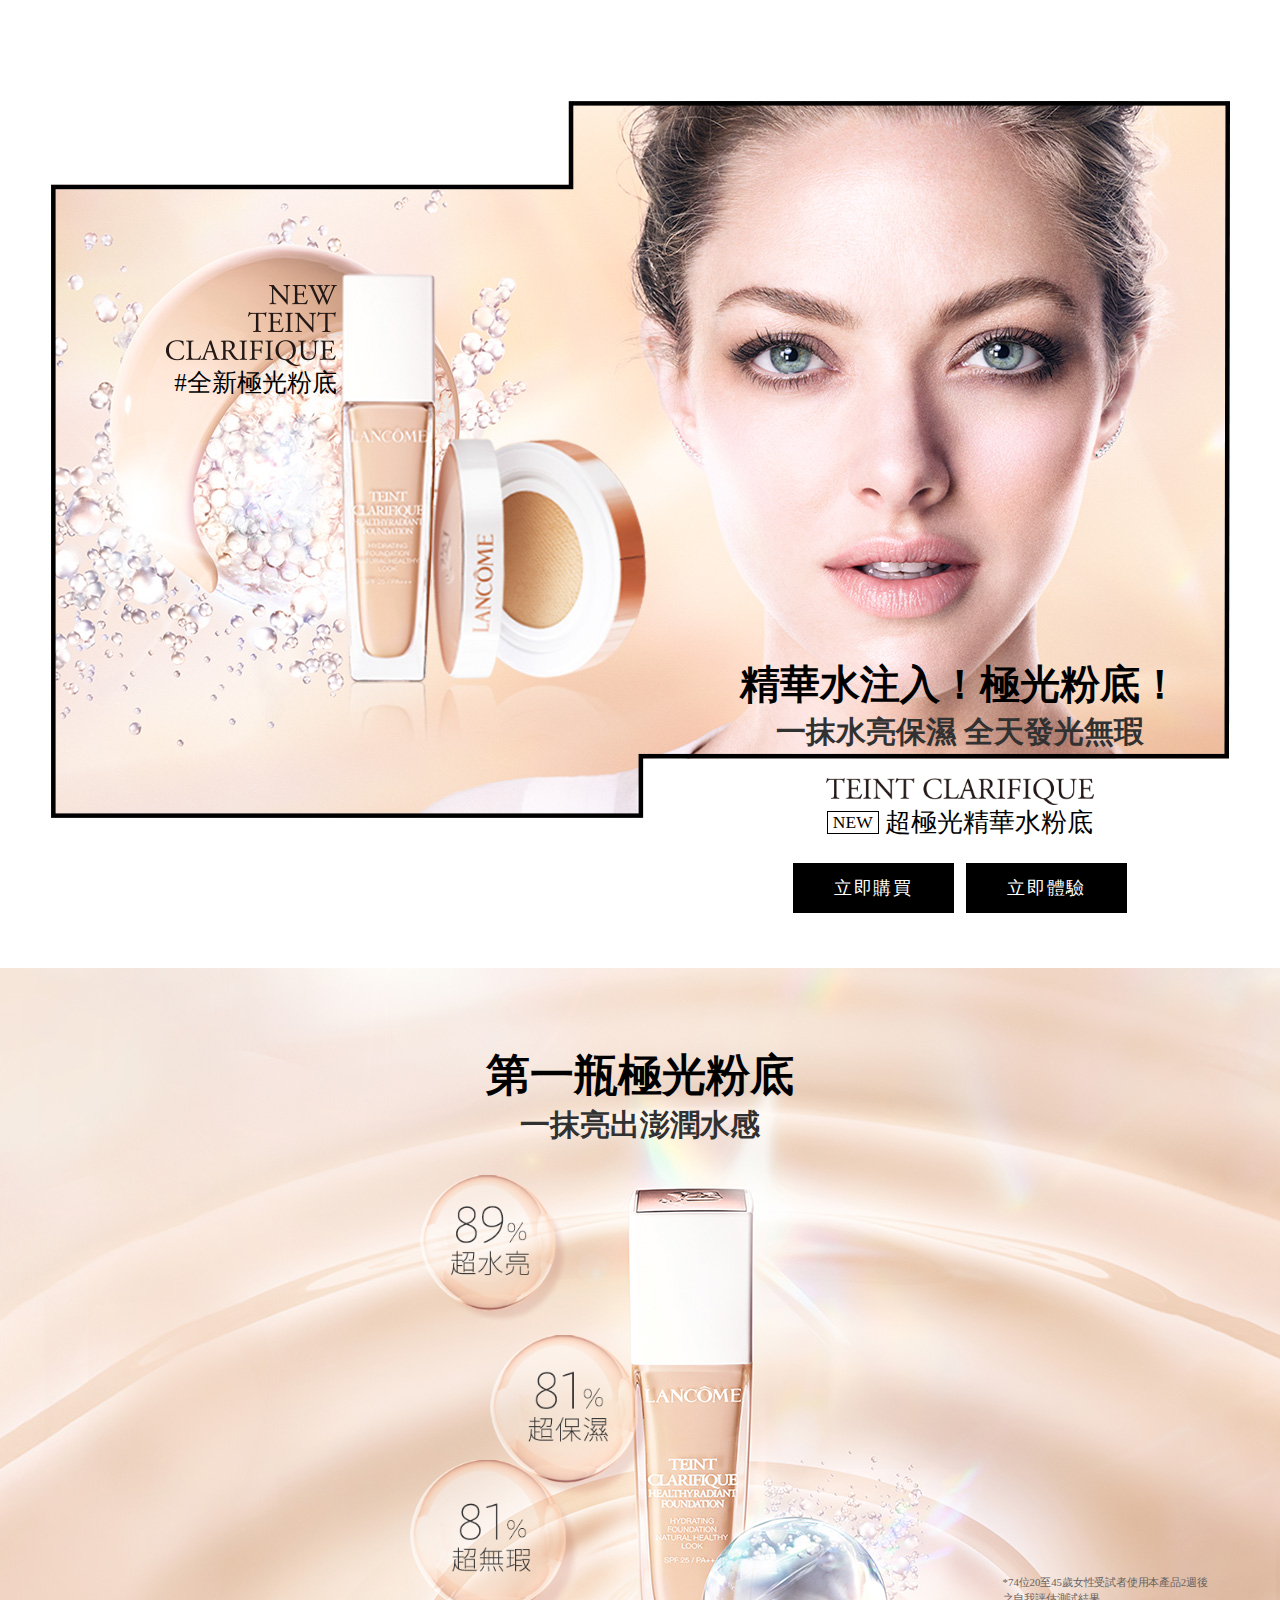
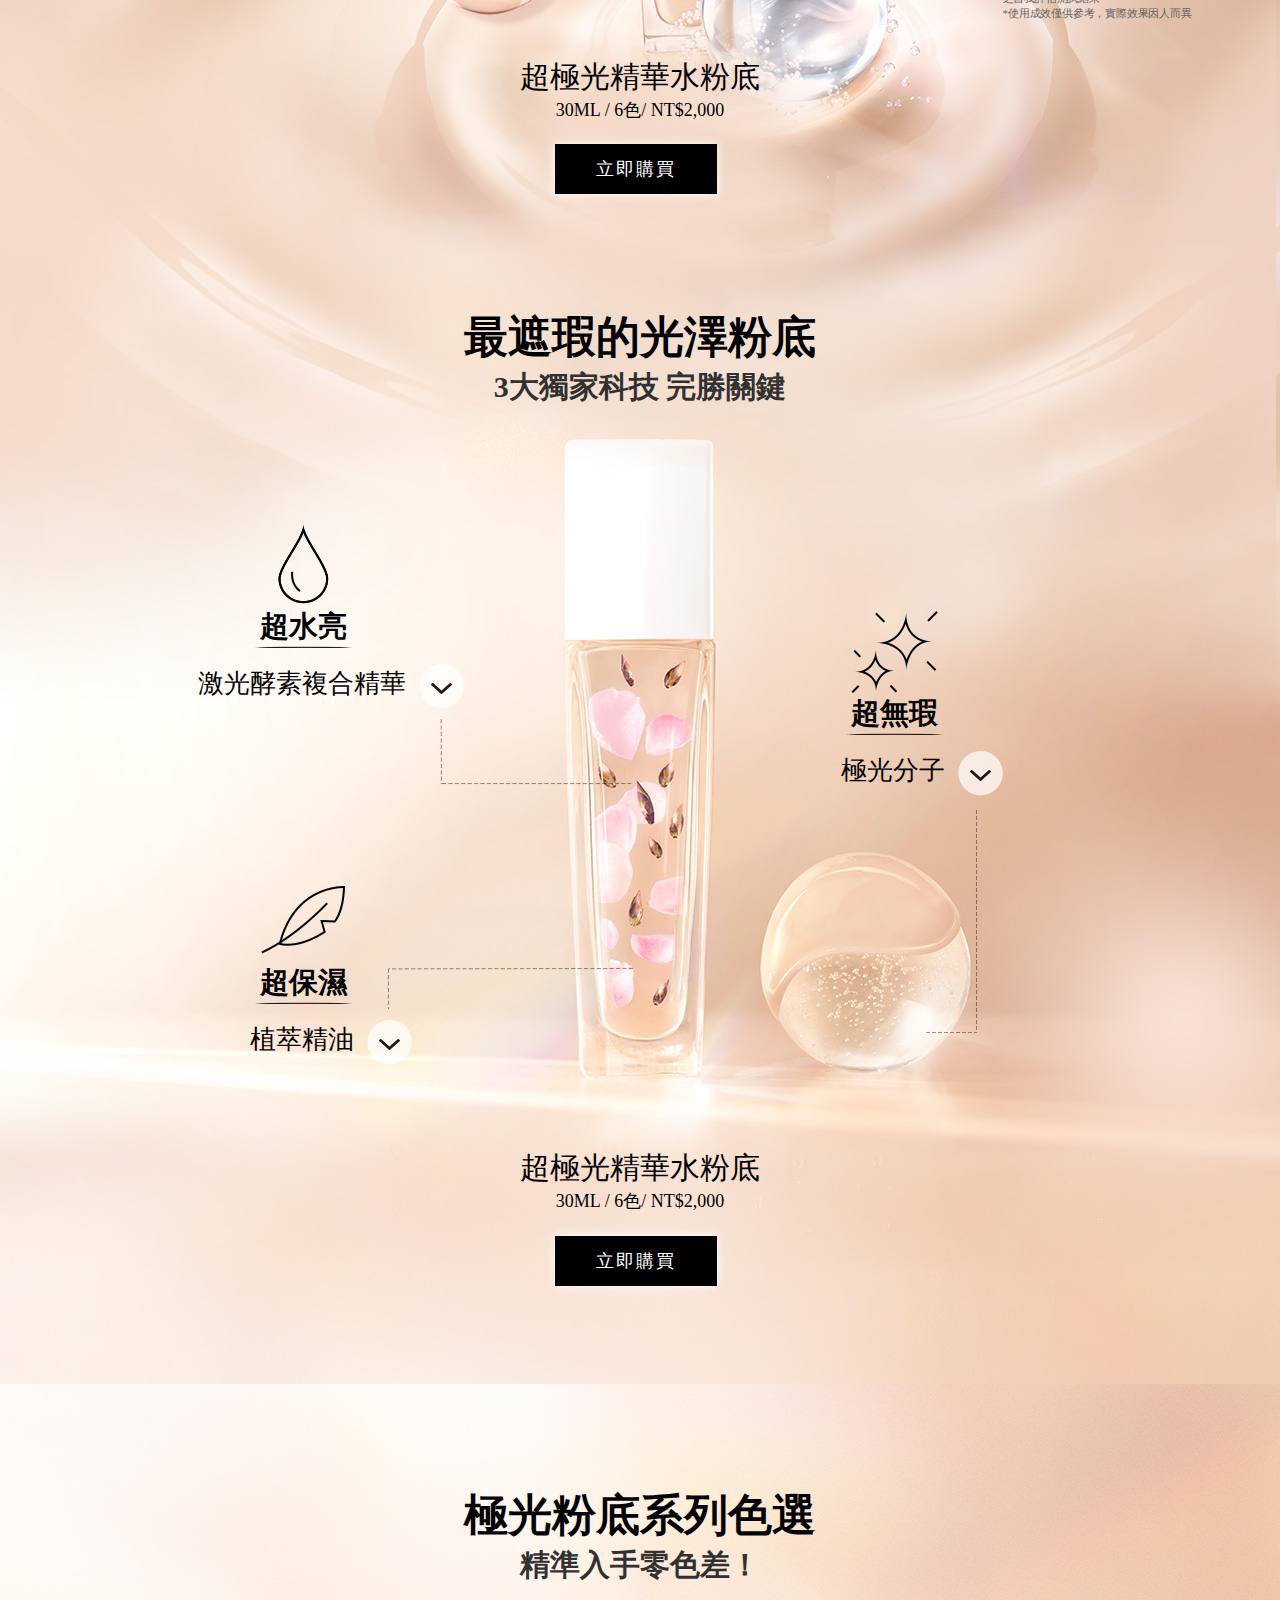
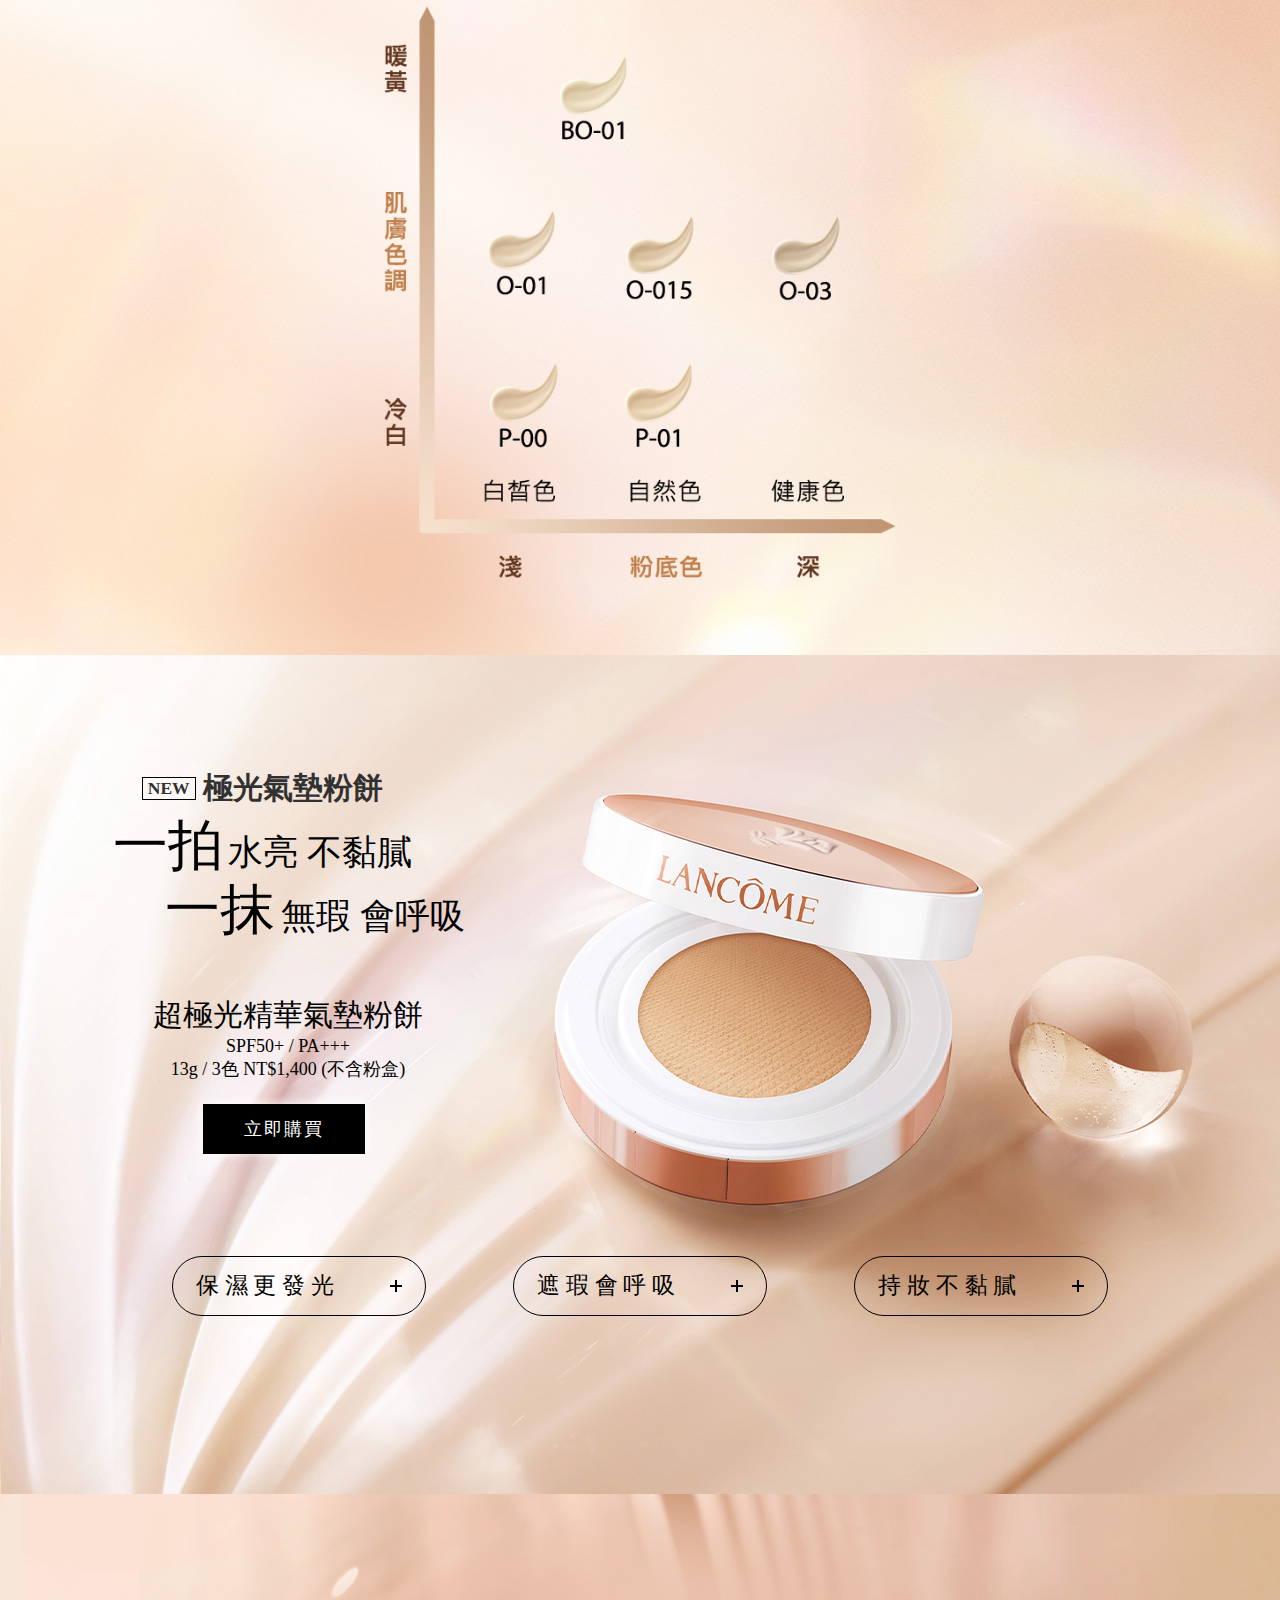
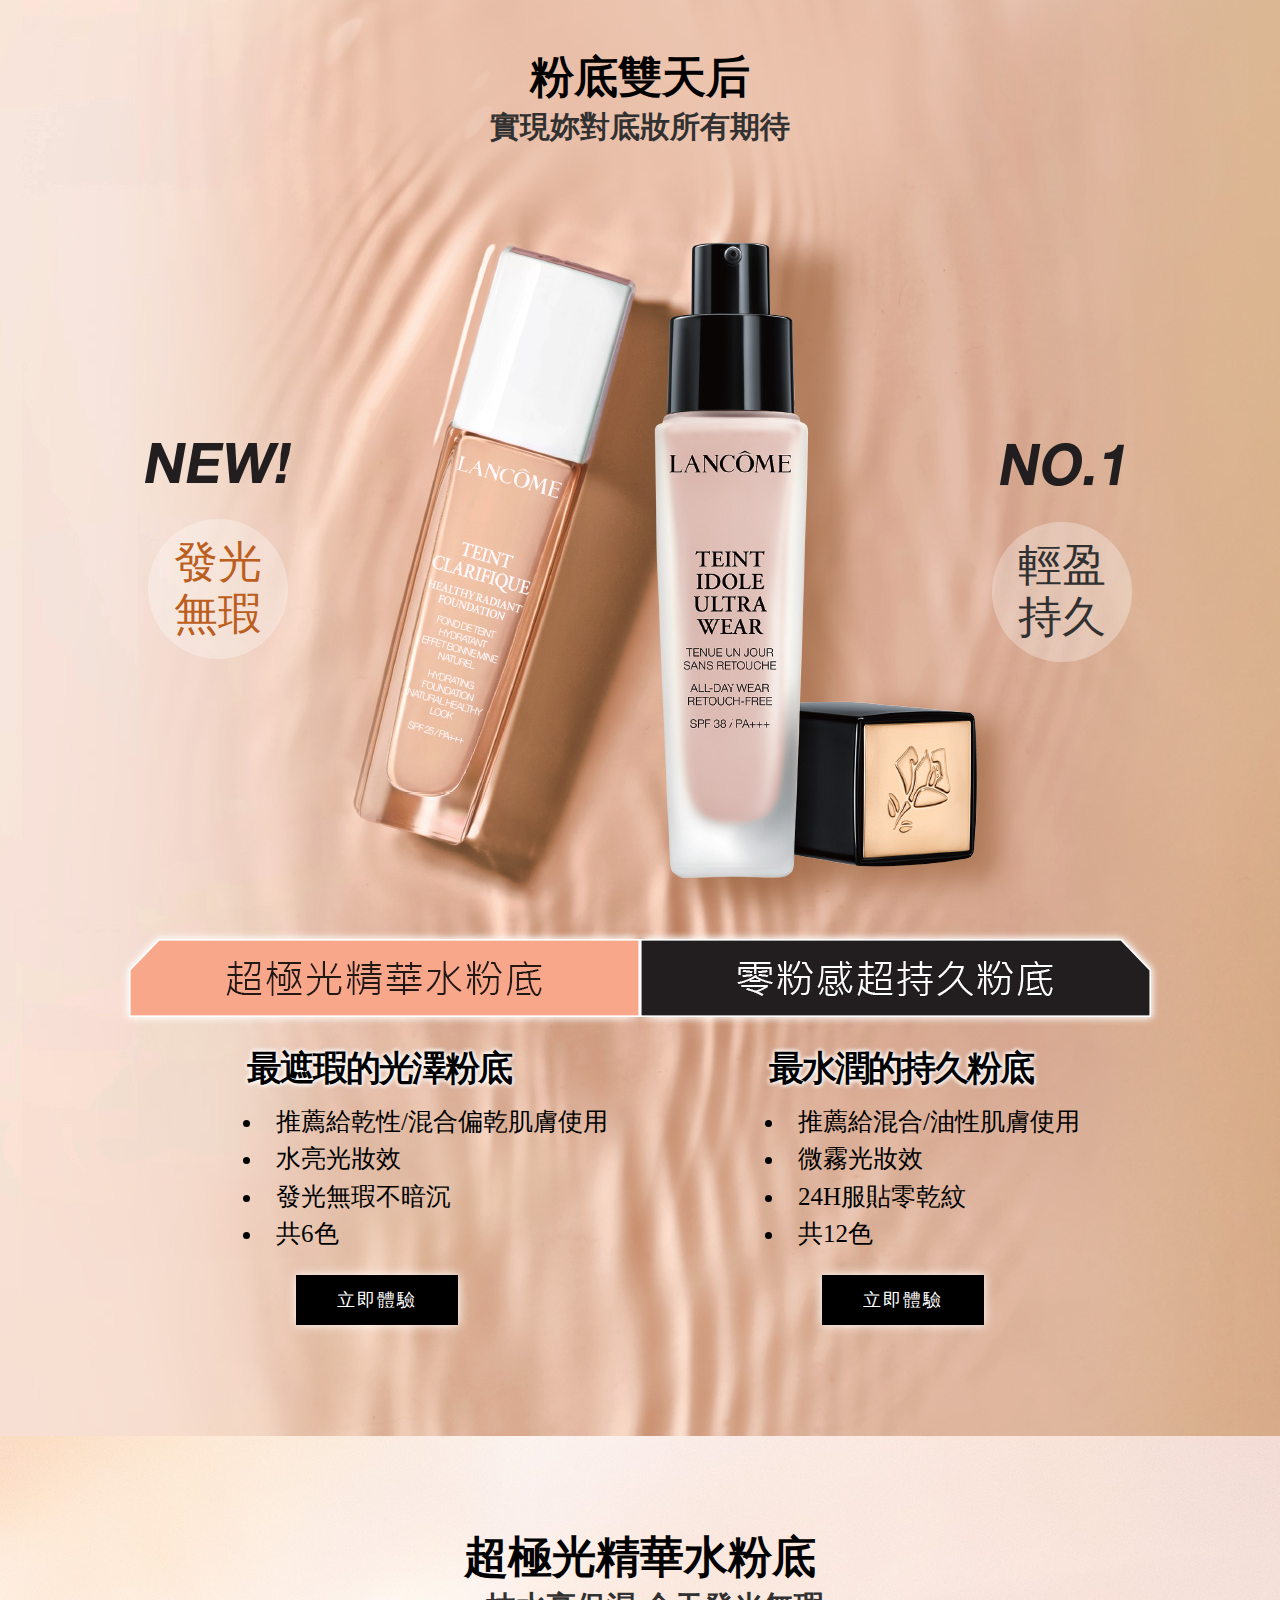
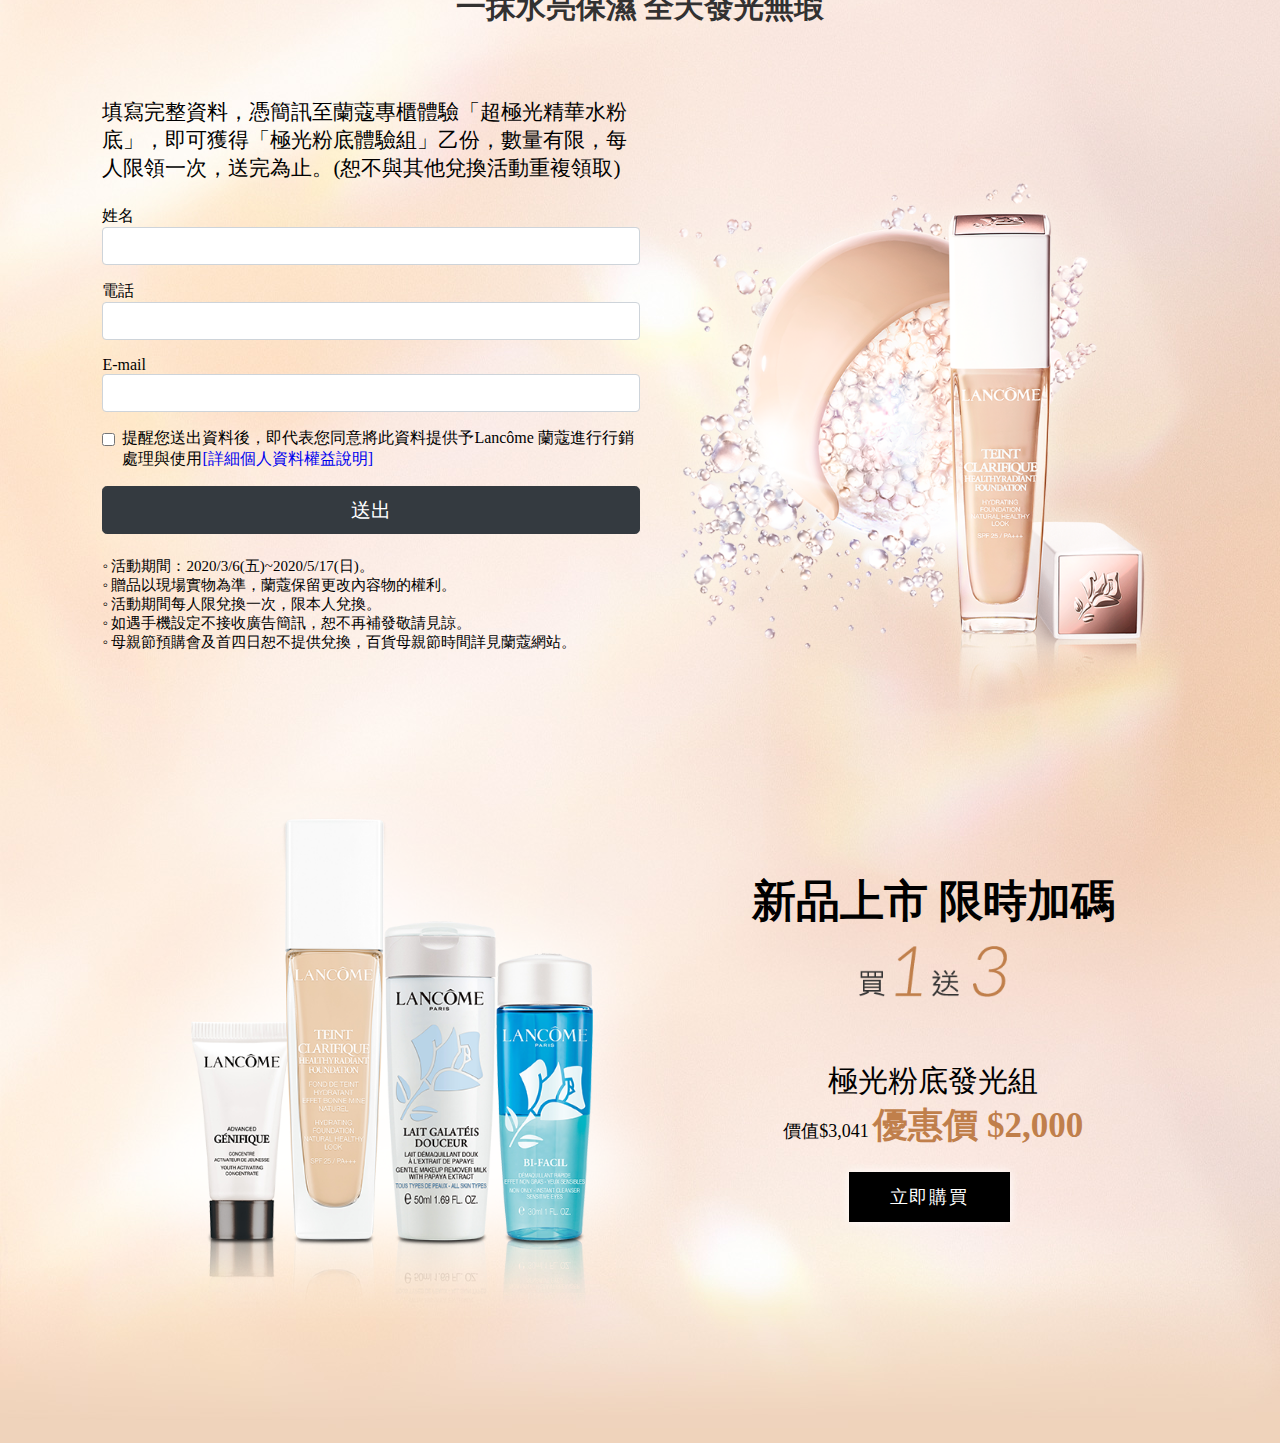
==== index.html @ 4200e767 "Update 2020-11-10T11:12:32.024Z" ====
<!DOCTYPE html>
<html>
  <head>
    <meta charset="UTF-8" />
    <meta
      name="viewport"
      content="width=device-width, initial-scale=1, user-scalable=no, maximum-scale=1.0"
    />
    <!-- CSS -->
    <link rel="stylesheet" href="css/all.css" />
  </head>

  <body>
    <div class="CLAFDT-wrap">
      <div class="kv-wrap">
        <span id="kv" class="adjust"></span><span id="Kv" class="adjust"></span
        ><span id="KV" class="adjust"></span>
        <div class="CLAFDT-content">
          <div class="CLAFDT-content-left pc">
            <img src="images/NEW-TEINT-CLARIFIQUE.png" alt="" />
            <p>#全新極光粉底</p>
          </div>
          <div class="CLAFDT-content-right animate">
            <div class="CLAFDT-content-right-tit">
              <h1>精華水注入！極光粉底！</h1>
              <h2>一抹水亮保濕 全天發光無瑕</h2>
            </div>
            <div class="CLAFDT-content-right-txt">
              <img src="images/TEINT-CLARIFIQUE.png" alt="" />
              <p><span>NEW</span> 超極光精華水粉底</p>
              <div class="CLAFDT-btn-wrap">
                <a
                  href="$url('Product-Show','pid','A01819-LAC')$"
                  class="js_quickshoppopin ll-btn ll-btn--black js_o2oClone"
                  ><span class="CLAFDT-btn-buy">立即購買</span></a
                >
                <a href="#coupon" class=" ll-btn ll-btn--black CLA-btn-try-btn"
                  ><span class="CLAFDT-btn-try">立即體驗</span></a
                >
              </div>
            </div>
          </div>
        </div>
      </div>
      <div class="section-2-wrap">
        <div class="bg-img">
          <img class="pc" src="images/CLAFDT-bg-pc_02_blank.gif" alt="" />
          <img class="mb" src="images/CLAFDT-bg-mb_02_blank.gif" alt="" />
        </div>
        <div class="CLAFDT-content animate">
          <div class="CLAFDT-content-tit">
            <h1>第一瓶極光粉底</h1>
            <h2>一抹亮出澎潤水感</h2>
            <!-- <span><img src="images/section-2-typo.png" alt=""/></span> -->
          </div>
          <div class="note">
            <p>
              *74位20至45歲女性受試者使用本產品2週後<br
                class="pc"
              />之自我評估測試結果
            </p>
            <p>*使用成效僅供參考，實際效果因人而異</p>
          </div>
          <div class="CLAFDT-content-bubble">
            <img src="images/bubble1.png" alt="" />
            <img src="images/bubble2.png" alt="" />
            <img src="images/bubble3.png" alt="" />
          </div>
          <div class="CLAFDT-btn-content">
            <p class="name">超極光精華水粉底</p>
            <p class="price">30ML / 6色/ NT$2,000</p>
            <div class="CLAFDT-btn-wrap">
              <a
                href="$url('Product-Show','pid','A01819-LAC')$"
                class="js_quickshoppopin ll-btn ll-btn--black js_o2oClone"
                ><span class="CLAFDT-btn-buy">立即購買</span></a
              >
            </div>
          </div>
        </div>
      </div>
      <div class="section-3-wrap">
        <div class="bg-img">
          <img class="pc" src="images/CLAFDT-bg-pc_03_blank.gif" alt="" />
          <img class="mb" src="images/CLAFDT-bg-mb_03_blank.gif" alt="" />
        </div>
        <div class="CLAFDT-content">
          <div class="CLAFDT-content-tit animate">
            <h1>最遮瑕的光澤粉底</h1>
            <h2>3大獨家科技 完勝關鍵</h2>
          </div>
          <div class="three-points-wrap">
            <div class="three-points">
              <div class="point1 point-item animate">
                <div class="top">
                  <img src="images/3-points-icon1.png" alt="" />
                  <p class="title">超水亮</p>
                  <img src="images/3-points-line.png" alt="" />
                  <p class="subtitle">激光酵素複合精華</p>
                </div>
                <div class="bottom-wrap">
                  <div class="bottom-wrap-item">
                    <img class="pc" src="images/3-points-line1-pc.png" alt="" />
                    <img class="mb" src="images/3-points-line1-mb.png" alt="" />
                  </div>
                  <div class="bottom-wrap-item">
                    <p>全天水亮</p>
                    <p>
                      運用被譽為「植物界的天然珍珠」的珍稀法國山毛櫸芽萃取，蘊含肌膚必需的多酚、胺基酸、醣類，有效促進肌膚新生，改善肌膚澄淨度，提升膚質及膚色均勻度，讓肌膚持續水亮發光、終結暗沉！
                    </p>
                  </div>
                </div>
              </div>
              <div class="point2 point-item animate">
                <div class="top">
                  <img src="images/3-points-icon2.png" alt="" />
                  <p class="title">超保濕</p>
                  <img src="images/3-points-line.png" alt="" />
                  <p class="subtitle">植萃精油</p>
                </div>
                <div class="bottom-wrap">
                  <div class="bottom-wrap-item">
                    <img class="pc" src="images/3-points-line2-pc.png" alt="" />
                    <img class="mb" src="images/3-points-line2-mb.png" alt="" />
                  </div>
                  <div class="bottom-wrap-item">
                    <p>保濕修護</p>
                    <p>
                      添加3大植萃精油—向日葵花籽油、千葉玫瑰精粹、葡萄籽油，為肌膚帶來不間斷的水潤保濕能量，持續潤澤修護。
                    </p>
                  </div>
                </div>
              </div>
              <div class="point3 point-item animate">
                <div class="top">
                  <img src="images/3-points-icon3.png" alt="" />
                  <p class="title">超無瑕</p>
                  <img src="images/3-points-line.png" alt="" />
                  <p class="subtitle">極光分子</p>
                </div>
                <div class="bottom-wrap">
                  <div class="bottom-wrap-item">
                    <img class="pc" src="images/3-points-line3-pc.png" alt="" />
                    <img class="mb" src="images/3-points-line3-mb.png" alt="" />
                  </div>
                  <div class="bottom-wrap-item">
                    <p>發光無瑕</p>
                    <p>
                      創新「極光分子」不只能立即調節肌膚色澤，更可持續修飾肌膚表面瑕疵，讓肌膚有效反射光線，使上妝後的臉龐在遮瑕、潤色、明亮、細緻中取得完美平衡。
                    </p>
                  </div>
                </div>
              </div>
            </div>
          </div>
          <div class="CLAFDT-btn-content">
            <p class="name">超極光精華水粉底</p>
            <p class="price">30ML / 6色/ NT$2,000</p>
            <div class="CLAFDT-btn-wrap">
              <a
                href="$url('Product-Show','pid','A01819-LAC')$"
                class="js_quickshoppopin ll-btn ll-btn--black js_o2oClone"
                ><span class="CLAFDT-btn-buy">立即購買</span></a
              >
            </div>
          </div>
        </div>
      </div>
      <div class="section-4-wrap">
        <div class="bg-img">
          <img class="pc" src="images/CLAFDT-bg-pc_04_blank.gif" alt="" />
          <img class="mb" src="images/CLAFDT-bg-mb_04_blank.gif" alt="" />
        </div>
        <div class="CLAFDT-content animate">
          <div class="CLAFDT-content-tit">
            <h1>極光粉底系列色選</h1>
            <h2>精準入手零色差！</h2>
          </div>
          <div class="FDT-color">
            <img src="images/FDT-color.png" alt="" />
          </div>
        </div>
      </div>
      <div class="section-5-wrap">
        <div class="bg-img">
          <img class="pc" src="images/CLAFDT-bg-pc_05_blank.gif" alt="" />
          <img class="mb" src="images/CLAFDT-bg-mb_05_blank.gif" alt="" />
        </div>
        <div class="CLAFDT-content">
          <div class="CLAFDT-content-tit-wrap">
            <h2><span>NEW</span> 極光氣墊粉餅</h2>
            <div class="CLAFDT-content-tit">
              <h1 class="animate"><span>一拍</span>水亮 不黏膩</h1>
              <h1 class="animate"><span>一抹</span>無瑕 會呼吸</h1>
            </div>
          </div>
          <div class="CLAFDT-btn-content">
            <p class="name">超極光精華氣墊粉餅</p>
            <p class="price">
              SPF50+ / PA+++ <br />
              13g / 3色 NT$1,400 (不含粉盒)
            </p>
            <div class="CLAFDT-btn-wrap">
              <a
                href="$url('Product-Show','pid','A01819-LAC')$"
                class="js_quickshoppopin ll-btn ll-btn--black js_o2oClone"
              >
                <span class="CLAFDT-btn-buy">立即購買</span>
              </a>
            </div>
          </div>
          <div class="more-info-wrap animate">
            <div class="info1 info-item">
              <div class="button-wrap">
                <button
                  class="button-wrap-button Button Button-primary Button-primary-hollow"
                  type="button"
                >
                  <span class="button-text">保濕更發光</span>
                  <figure class="button-icon"></figure>
                </button>
              </div>
              <div class="info-text">
                <p>
                  結合高山雪絨花、千葉玫瑰精粹及美白成分維生素CG，優越抗氧化及修護肌膚能力，有效阻黑、持續潤澤，層層加倍綻放水亮！
                </p>
              </div>
            </div>
            <div class="info2 info-item">
              <div class="button-wrap">
                <button
                  class="button-wrap-button Button Button-primary Button-primary-hollow"
                  type="button"
                >
                  <span class="button-text">遮瑕會呼吸</span>
                  <figure class="button-icon"></figure>
                </button>
              </div>
              <div class="info-text">
                <p>
                  創新「微分子空氣粉體」科技，能加倍反射光源，靠光修飾肌膚瑕疵，打造200%輕盈、會呼吸的無瑕光澤感！
                </p>
              </div>
            </div>
            <div class="info3 info-item">
              <div class="button-wrap">
                <button
                  class="button-wrap-button Button Button-primary Button-primary-hollow"
                  type="button"
                >
                  <span class="button-text">持妝不黏膩</span>
                  <figure class="button-icon"></figure>
                </button>
              </div>
              <div class="info-text">
                <p>
                  微分子空氣粉體具「多孔透氣」特色，有效吸收肌膚油光，讓妝感全天持久不黏膩、不浮粉脫妝！
                </p>
              </div>
            </div>
          </div>
        </div>
      </div>
      <div class="section-3-2-wrap">
        <span id="COMPARISON" class="adjust"></span>
        <span id="Comparison" class="adjust"></span>
        <span id="comparison" class="adjust"></span>
        <div class="bg-img">
          <img class="pc" src="images/CLAFDT-bg-pc_07.jpg" alt="" />
          <img class="mb" src="images/CLAFDT-bg-mb_07.jpg" alt="" />
        </div>
        <div class="CLAFDT-content ">
          <div class="CLAFDT-content-tit animate">
            <h1>粉底雙天后</h1>
            <h2>實現妳對底妝所有期待</h2>
          </div>
          <div class="bubble-wrap">
            <div class="bubble">
              <img src="images/NEW.png" alt="NEW" />
              <span class="bubble-item">
                <p>發光<br />無瑕</p>
              </span>
            </div>
            <div class="bubble">
              <img src="images/NO1.png" alt="NO1" />
              <span class="bubble-item">
                <p>輕盈<br />持久</p>
              </span>
            </div>
          </div>
          <div class="bottom-wrap">
            <div class="bottom-wrap-item animate">
              <img
                src="images/section-3-2-typo_01.png"
                alt="超極光精華水粉底"
              />
              <p class="animate">最遮瑕的光澤粉底</p>
              <ul>
                <li>推薦給乾性/混合偏乾肌膚使用</li>
                <li>水亮光妝效</li>
                <li>發光無瑕不暗沉</li>
                <li>共6色</li>
              </ul>
            </div>
            <div class="bottom-wrap-item animate">
              <img
                src="images/section-3-2-typo_02.png"
                alt="零粉感超持久粉底"
              />
              <p class="animate">最水潤的持久粉底</p>
              <ul>
                <li>推薦給混合/油性肌膚使用</li>
                <li>微霧光妝效</li>
                <li>24H服貼零乾紋</li>
                <li>共12色</li>
              </ul>
            </div>
          </div>
          <div class="CLAFDT-btn-wrap">
            <a href="#coupon" class=" ll-btn ll-btn--black CLA-btn-try-btn">
              <span class="CLAFDT-btn-try">立即體驗</span>
            </a>
            <a
              href="$url('Product-Show','pid', 'A00961-LAC')$#coupon"
              class=" ll-btn ll-btn--black CLA-btn-try-btn"
              target="_blank"
            >
              <span class="CLAFDT-btn-try">立即體驗</span>
            </a>
          </div>
        </div>
      </div>
      <div class="section-6-wrap">
        <span id="coupon" class="adjust"></span>
        <span id="Coupon" class="adjust"></span>
        <span id="COUPON" class="adjust"></span>
        <div class="CLAFDT-content">
          <div class="CLAFDT-content-tit  animate">
            <h1>超極光精華水粉底</h1>
            <h2>一抹水亮保濕 全天發光無瑕</h2>
          </div>
          <div class="bottom">
            <div class="CLAFDT-form">
              <p>
                填寫完整資料，憑簡訊至蘭蔻專櫃體驗「超極光精華水粉底」，即可獲得「極光粉底體驗組」乙份，數量有限，每人限領一次，送完為止。(恕不與其他兌換活動重複領取)
              </p>
              <div class="eventpage_oto_wrapper o2o-complex" id="CLAFDT-form">
                <div class="event_oto">
                  <div class="event_content">
                    <form class="mt-4" style="text-align: left;">
                      <div class="form-group">
                        <label for="name">姓名</label>
                        <input type="text" class="form-control" id="name">
                      </div>
                      <div class="form-group">
                        <label for="tel">電話</label>
                        <input type="tel" class="form-control" id="tel">
                      </div>
                      <div class="form-group">
                        <label for="email">E-mail</label>
                        <input type="email" class="form-control" id="email" aria-describedby="emailHelp">
                      </div>
                      <div class="form-group form-check">
                        <input type="checkbox" class="form-check-input" id="exampleCheck1">
                        <label class="form-check-label" for="exampleCheck1">提醒您送出資料後，即代表您同意將此資料提供予Lancôme 蘭蔻進行行銷處理與使用<a href="http://www.lancome.com.tw/customer-service-security-policy.html" target="_blank">[詳細個人資料權益說明]</a></label>
                      </div>
                      <button type="submit" class="btn btn-lg btn-block btn-dark">送出</button>
                    </form>
                    <div class="note-wrap note">
                      <ul>
                        <li>
                          ◦ 活動期間：2020/3/6(五)~2020/5/17(日)。
                        </li>
                        <li>
                          ◦ 贈品以現場實物為準，蘭蔻保留更改內容物的權利。
                        </li>
                        <li>◦ 活動期間每人限兌換一次，限本人兌換。</li>
                        <li>
                          ◦ 如遇手機設定不接收廣告簡訊，恕不再補發敬請見諒。
                        </li>
                        <li>
                          ◦
                          母親節預購會及首四日恕不提供兌換，百貨母親節時間詳見蘭蔻網站。
                        </li>
                      </ul>
                    </div>
                    <div class="response_box"><span></span></div>
                  </div>
                </div>
              </div>
            </div>
            <div class="CLAFDT-gift  animate">
              <img src="images/section-6-gift.png" alt="" />
            </div>
          </div>
          <div class="bottom-new animate">
            <div class="CLAFDT-content-left">
              <img src="images/section-6-gift-2.png" alt="" />
            </div>
            <div class="CLAFDT-content-right">
              <div class="CLAFDT-content-tit">
                <h1>新品上市 限時加碼</h1>
                <h2><img src="images/buy-1-ge-3.png" alt="" /></h2>
              </div>
              <div class="CLAFDT-btn-content">
                <p class="name">極光粉底發光組</p>
                <p class="price">價值$3,041 <span>優惠價 $2,000</span></p>
                <div class="CLAFDT-btn-wrap">
                  <a
                    href="$url('Product-Show','pid','A01819-LAC')$"
                    class="js_quickshoppopizn ll-btn ll-btn--black js_o2oClone"
                    ><span class="CLAFDT-btn-buy">立即購買</span></a
                  >
                </div>
              </div>
            </div>
          </div>
        </div>
      </div>
    </div>

    <script src="https://code.jquery.com/jquery-3.2.1.min.js"></script>
    <script src="lib/jquery.isonscreen.min.js"></script>
    <script type="text/javascript" src="js/common.js"></script>

    <script>
      $(function() {
        // 載入頁面 加入gtm
        dataLayer.push({
          event: "campaign_pageview"
        });
        var pushAlready = false;
        $("#otoo-event-submit-button").click(function() {
          $(".response_box").on("DOMSubtreeModified", "span", function() {
            if ($(".response_box span").text().length != 0) {
              $(".response_box").addClass("active");
              $("body").css("overflow-y", "hidden");
              $(".response_box span").removeClass("hidden");
              $(".response_box").off("DOMSubtreeModified", "span");
              if ($(".response_box .error_close").length == 0) {
                $(".response_box").append(
                  '<a class="close_lightbox error_close" href="javascript:;" >X</a>'
                );
              }

              // if (($('.response_box span').hasClass('error_message') != true) && (!pushAlready)) { //上線
              if ($(".response_box span").hasClass("error_message") != true) {
                //上線
                console.log("報名成功");
                // 如果報名成功，切換文字，firefox無法更換文字
                $(".response_box span").text("資料已成功送出謝謝您的參與!");
                //   $(".response_box span").append(
                // '<div class="CLA-thanks-wrap"><img src="event-o2o-page/202003_CLA_Launch/images/thankyou-page.jpg?$staticlink$" ><a href="https://www.lancome.com.tw" target="_blank"></a><a href="$url('Search-ShowContent', 'fdid','online_valueset')$" target="_blank"></a></div>');
                // $(".response_box span").append(
                //   '<div class="CLA-thanks-wrap"><img src="event-o2o-page/202003_CLA_Launch/images/thankyou-page.jpg?$staticlink$" ><a href="$url('Product-Show','pid','A01819-LAC')$" target="_blank"></a><a href="https://www.lancome.com.tw/2020-cny?lid=carousel1" target="_blank"></a></div>'
                // );

                //if($('.response_box span').hasClass('error_message')) {  //測試用
                //alert('campaign_leads_completed');
                dataLayer.push({
                  event: "campaign_leads_completed"
                });
                // pushAlready = true;
              }
            }
          });
        });

        $(".response_box").on("click", ".close_lightbox", function() {
          $("body").css("overflow-y", "auto");
          $(".response_box").removeClass("active");
          $(".close_lightbox").remove();
          // $('.f_textinput').val(''); // 清除欄位值
          $(".response_box span").addClass("hidden");
        });
      });
    </script>
  </body>
</html>
---- css/all.css ----
@charset "UTF-8";
.form-control {
  display: block;
  width: 100%;
  height: calc(1.5em + 0.75rem + 2px);
  padding: 0.375rem 0.75rem;
  font-size: 1rem;
  font-weight: 400;
  line-height: 1.5;
  color: #495057;
  background-color: #fff;
  background-clip: padding-box;
  border: 1px solid #ced4da;
  border-radius: 0.25rem;
  -webkit-transition: border-color 0.15s ease-in-out, -webkit-box-shadow 0.15s ease-in-out;
  transition: border-color 0.15s ease-in-out, -webkit-box-shadow 0.15s ease-in-out;
  -o-transition: border-color 0.15s ease-in-out, box-shadow 0.15s ease-in-out;
  transition: border-color 0.15s ease-in-out, box-shadow 0.15s ease-in-out;
  transition: border-color 0.15s ease-in-out, box-shadow 0.15s ease-in-out, -webkit-box-shadow 0.15s ease-in-out;
}

@media (prefers-reduced-motion: reduce) {
  .form-control {
    -webkit-transition: none;
    -o-transition: none;
    transition: none;
  }
}

.form-control::-ms-expand {
  background-color: transparent;
  border: 0;
}

.form-control:-moz-focusring {
  color: transparent;
  text-shadow: 0 0 0 #495057;
}

.form-control:focus {
  color: #495057;
  background-color: #fff;
  border-color: #80bdff;
  outline: 0;
  -webkit-box-shadow: 0 0 0 0.2rem rgba(0, 123, 255, 0.25);
          box-shadow: 0 0 0 0.2rem rgba(0, 123, 255, 0.25);
}

.form-control::-webkit-input-placeholder {
  color: #6c757d;
  opacity: 1;
}

.form-control::-moz-placeholder {
  color: #6c757d;
  opacity: 1;
}

.form-control:-ms-input-placeholder {
  color: #6c757d;
  opacity: 1;
}

.form-control::-ms-input-placeholder {
  color: #6c757d;
  opacity: 1;
}

.form-control::placeholder {
  color: #6c757d;
  opacity: 1;
}

.form-control:disabled, .form-control[readonly] {
  background-color: #e9ecef;
  opacity: 1;
}

select.form-control:focus::-ms-value {
  color: #495057;
  background-color: #fff;
}

.form-control-file,
.form-control-range {
  display: block;
  width: 100%;
}

.col-form-label {
  padding-top: calc(0.375rem + 1px);
  padding-bottom: calc(0.375rem + 1px);
  margin-bottom: 0;
  font-size: inherit;
  line-height: 1.5;
}

.col-form-label-lg {
  padding-top: calc(0.5rem + 1px);
  padding-bottom: calc(0.5rem + 1px);
  font-size: 1.25rem;
  line-height: 1.5;
}

.col-form-label-sm {
  padding-top: calc(0.25rem + 1px);
  padding-bottom: calc(0.25rem + 1px);
  font-size: 0.875rem;
  line-height: 1.5;
}

.form-control-plaintext {
  display: block;
  width: 100%;
  padding: 0.375rem 0;
  margin-bottom: 0;
  font-size: 1rem;
  line-height: 1.5;
  color: #212529;
  background-color: transparent;
  border: solid transparent;
  border-width: 1px 0;
}

.form-control-plaintext.form-control-sm, .form-control-plaintext.form-control-lg {
  padding-right: 0;
  padding-left: 0;
}

.form-control-sm {
  height: calc(1.5em + 0.5rem + 2px);
  padding: 0.25rem 0.5rem;
  font-size: 0.875rem;
  line-height: 1.5;
  border-radius: 0.2rem;
}

.form-control-lg {
  height: calc(1.5em + 1rem + 2px);
  padding: 0.5rem 1rem;
  font-size: 1.25rem;
  line-height: 1.5;
  border-radius: 0.3rem;
}

select.form-control[size], select.form-control[multiple] {
  height: auto;
}

textarea.form-control {
  height: auto;
}

.form-group {
  margin-bottom: 1rem;
}

.form-text {
  display: block;
  margin-top: 0.25rem;
}

.form-row {
  display: -webkit-box;
  display: -ms-flexbox;
  display: flex;
  -ms-flex-wrap: wrap;
      flex-wrap: wrap;
  margin-right: -5px;
  margin-left: -5px;
}

.form-row > .col,
.form-row > [class*="col-"] {
  padding-right: 5px;
  padding-left: 5px;
}

.form-check {
  position: relative;
  display: block;
  padding-left: 1.25rem;
}

.form-check-input {
  position: absolute;
  margin-top: 0.3rem;
  margin-left: -1.25rem;
}

.form-check-input[disabled] ~ .form-check-label,
.form-check-input:disabled ~ .form-check-label {
  color: #6c757d;
}

.form-check-label {
  margin-bottom: 0;
}

.form-check-inline {
  display: -webkit-inline-box;
  display: -ms-inline-flexbox;
  display: inline-flex;
  -webkit-box-align: center;
      -ms-flex-align: center;
          align-items: center;
  padding-left: 0;
  margin-right: 0.75rem;
}

.form-check-inline .form-check-input {
  position: static;
  margin-top: 0;
  margin-right: 0.3125rem;
  margin-left: 0;
}

.valid-feedback {
  display: none;
  width: 100%;
  margin-top: 0.25rem;
  font-size: 80%;
  color: #28a745;
}

.valid-tooltip {
  position: absolute;
  top: 100%;
  z-index: 5;
  display: none;
  max-width: 100%;
  padding: 0.25rem 0.5rem;
  margin-top: .1rem;
  font-size: 0.875rem;
  line-height: 1.5;
  color: #fff;
  background-color: rgba(40, 167, 69, 0.9);
  border-radius: 0.25rem;
}

.was-validated :valid ~ .valid-feedback,
.was-validated :valid ~ .valid-tooltip,
.is-valid ~ .valid-feedback,
.is-valid ~ .valid-tooltip {
  display: block;
}

.was-validated .form-control:valid, .form-control.is-valid {
  border-color: #28a745;
  padding-right: calc(1.5em + 0.75rem);
  background-image: url("data:image/svg+xml,%3csvg xmlns='http://www.w3.org/2000/svg' width='8' height='8' viewBox='0 0 8 8'%3e%3cpath fill='%2328a745' d='M2.3 6.73L.6 4.53c-.4-1.04.46-1.4 1.1-.8l1.1 1.4 3.4-3.8c.6-.63 1.6-.27 1.2.7l-4 4.6c-.43.5-.8.4-1.1.1z'/%3e%3c/svg%3e");
  background-repeat: no-repeat;
  background-position: right calc(0.375em + 0.1875rem) center;
  background-size: calc(0.75em + 0.375rem) calc(0.75em + 0.375rem);
}

.was-validated .form-control:valid:focus, .form-control.is-valid:focus {
  border-color: #28a745;
  -webkit-box-shadow: 0 0 0 0.2rem rgba(40, 167, 69, 0.25);
          box-shadow: 0 0 0 0.2rem rgba(40, 167, 69, 0.25);
}

.was-validated textarea.form-control:valid, textarea.form-control.is-valid {
  padding-right: calc(1.5em + 0.75rem);
  background-position: top calc(0.375em + 0.1875rem) right calc(0.375em + 0.1875rem);
}

.was-validated .custom-select:valid, .custom-select.is-valid {
  border-color: #28a745;
  padding-right: calc(0.75em + 2.3125rem);
  background: url("data:image/svg+xml,%3csvg xmlns='http://www.w3.org/2000/svg' width='4' height='5' viewBox='0 0 4 5'%3e%3cpath fill='%23343a40' d='M2 0L0 2h4zm0 5L0 3h4z'/%3e%3c/svg%3e") no-repeat right 0.75rem center/8px 10px, url("data:image/svg+xml,%3csvg xmlns='http://www.w3.org/2000/svg' width='8' height='8' viewBox='0 0 8 8'%3e%3cpath fill='%2328a745' d='M2.3 6.73L.6 4.53c-.4-1.04.46-1.4 1.1-.8l1.1 1.4 3.4-3.8c.6-.63 1.6-.27 1.2.7l-4 4.6c-.43.5-.8.4-1.1.1z'/%3e%3c/svg%3e") #fff no-repeat center right 1.75rem/calc(0.75em + 0.375rem) calc(0.75em + 0.375rem);
}

.was-validated .custom-select:valid:focus, .custom-select.is-valid:focus {
  border-color: #28a745;
  -webkit-box-shadow: 0 0 0 0.2rem rgba(40, 167, 69, 0.25);
          box-shadow: 0 0 0 0.2rem rgba(40, 167, 69, 0.25);
}

.was-validated .form-check-input:valid ~ .form-check-label, .form-check-input.is-valid ~ .form-check-label {
  color: #28a745;
}

.was-validated .form-check-input:valid ~ .valid-feedback,
.was-validated .form-check-input:valid ~ .valid-tooltip, .form-check-input.is-valid ~ .valid-feedback,
.form-check-input.is-valid ~ .valid-tooltip {
  display: block;
}

.was-validated .custom-control-input:valid ~ .custom-control-label, .custom-control-input.is-valid ~ .custom-control-label {
  color: #28a745;
}

.was-validated .custom-control-input:valid ~ .custom-control-label::before, .custom-control-input.is-valid ~ .custom-control-label::before {
  border-color: #28a745;
}

.was-validated .custom-control-input:valid:checked ~ .custom-control-label::before, .custom-control-input.is-valid:checked ~ .custom-control-label::before {
  border-color: #34ce57;
  background-color: #34ce57;
}

.was-validated .custom-control-input:valid:focus ~ .custom-control-label::before, .custom-control-input.is-valid:focus ~ .custom-control-label::before {
  -webkit-box-shadow: 0 0 0 0.2rem rgba(40, 167, 69, 0.25);
          box-shadow: 0 0 0 0.2rem rgba(40, 167, 69, 0.25);
}

.was-validated .custom-control-input:valid:focus:not(:checked) ~ .custom-control-label::before, .custom-control-input.is-valid:focus:not(:checked) ~ .custom-control-label::before {
  border-color: #28a745;
}

.was-validated .custom-file-input:valid ~ .custom-file-label, .custom-file-input.is-valid ~ .custom-file-label {
  border-color: #28a745;
}

.was-validated .custom-file-input:valid:focus ~ .custom-file-label, .custom-file-input.is-valid:focus ~ .custom-file-label {
  border-color: #28a745;
  -webkit-box-shadow: 0 0 0 0.2rem rgba(40, 167, 69, 0.25);
          box-shadow: 0 0 0 0.2rem rgba(40, 167, 69, 0.25);
}

.invalid-feedback {
  display: none;
  width: 100%;
  margin-top: 0.25rem;
  font-size: 80%;
  color: #dc3545;
}

.invalid-tooltip {
  position: absolute;
  top: 100%;
  z-index: 5;
  display: none;
  max-width: 100%;
  padding: 0.25rem 0.5rem;
  margin-top: .1rem;
  font-size: 0.875rem;
  line-height: 1.5;
  color: #fff;
  background-color: rgba(220, 53, 69, 0.9);
  border-radius: 0.25rem;
}

.was-validated :invalid ~ .invalid-feedback,
.was-validated :invalid ~ .invalid-tooltip,
.is-invalid ~ .invalid-feedback,
.is-invalid ~ .invalid-tooltip {
  display: block;
}

.was-validated .form-control:invalid, .form-control.is-invalid {
  border-color: #dc3545;
  padding-right: calc(1.5em + 0.75rem);
  background-image: url("data:image/svg+xml,%3csvg xmlns='http://www.w3.org/2000/svg' width='12' height='12' fill='none' stroke='%23dc3545' viewBox='0 0 12 12'%3e%3ccircle cx='6' cy='6' r='4.5'/%3e%3cpath stroke-linejoin='round' d='M5.8 3.6h.4L6 6.5z'/%3e%3ccircle cx='6' cy='8.2' r='.6' fill='%23dc3545' stroke='none'/%3e%3c/svg%3e");
  background-repeat: no-repeat;
  background-position: right calc(0.375em + 0.1875rem) center;
  background-size: calc(0.75em + 0.375rem) calc(0.75em + 0.375rem);
}

.was-validated .form-control:invalid:focus, .form-control.is-invalid:focus {
  border-color: #dc3545;
  -webkit-box-shadow: 0 0 0 0.2rem rgba(220, 53, 69, 0.25);
          box-shadow: 0 0 0 0.2rem rgba(220, 53, 69, 0.25);
}

.was-validated textarea.form-control:invalid, textarea.form-control.is-invalid {
  padding-right: calc(1.5em + 0.75rem);
  background-position: top calc(0.375em + 0.1875rem) right calc(0.375em + 0.1875rem);
}

.was-validated .custom-select:invalid, .custom-select.is-invalid {
  border-color: #dc3545;
  padding-right: calc(0.75em + 2.3125rem);
  background: url("data:image/svg+xml,%3csvg xmlns='http://www.w3.org/2000/svg' width='4' height='5' viewBox='0 0 4 5'%3e%3cpath fill='%23343a40' d='M2 0L0 2h4zm0 5L0 3h4z'/%3e%3c/svg%3e") no-repeat right 0.75rem center/8px 10px, url("data:image/svg+xml,%3csvg xmlns='http://www.w3.org/2000/svg' width='12' height='12' fill='none' stroke='%23dc3545' viewBox='0 0 12 12'%3e%3ccircle cx='6' cy='6' r='4.5'/%3e%3cpath stroke-linejoin='round' d='M5.8 3.6h.4L6 6.5z'/%3e%3ccircle cx='6' cy='8.2' r='.6' fill='%23dc3545' stroke='none'/%3e%3c/svg%3e") #fff no-repeat center right 1.75rem/calc(0.75em + 0.375rem) calc(0.75em + 0.375rem);
}

.was-validated .custom-select:invalid:focus, .custom-select.is-invalid:focus {
  border-color: #dc3545;
  -webkit-box-shadow: 0 0 0 0.2rem rgba(220, 53, 69, 0.25);
          box-shadow: 0 0 0 0.2rem rgba(220, 53, 69, 0.25);
}

.was-validated .form-check-input:invalid ~ .form-check-label, .form-check-input.is-invalid ~ .form-check-label {
  color: #dc3545;
}

.was-validated .form-check-input:invalid ~ .invalid-feedback,
.was-validated .form-check-input:invalid ~ .invalid-tooltip, .form-check-input.is-invalid ~ .invalid-feedback,
.form-check-input.is-invalid ~ .invalid-tooltip {
  display: block;
}

.was-validated .custom-control-input:invalid ~ .custom-control-label, .custom-control-input.is-invalid ~ .custom-control-label {
  color: #dc3545;
}

.was-validated .custom-control-input:invalid ~ .custom-control-label::before, .custom-control-input.is-invalid ~ .custom-control-label::before {
  border-color: #dc3545;
}

.was-validated .custom-control-input:invalid:checked ~ .custom-control-label::before, .custom-control-input.is-invalid:checked ~ .custom-control-label::before {
  border-color: #e4606d;
  background-color: #e4606d;
}

.was-validated .custom-control-input:invalid:focus ~ .custom-control-label::before, .custom-control-input.is-invalid:focus ~ .custom-control-label::before {
  -webkit-box-shadow: 0 0 0 0.2rem rgba(220, 53, 69, 0.25);
          box-shadow: 0 0 0 0.2rem rgba(220, 53, 69, 0.25);
}

.was-validated .custom-control-input:invalid:focus:not(:checked) ~ .custom-control-label::before, .custom-control-input.is-invalid:focus:not(:checked) ~ .custom-control-label::before {
  border-color: #dc3545;
}

.was-validated .custom-file-input:invalid ~ .custom-file-label, .custom-file-input.is-invalid ~ .custom-file-label {
  border-color: #dc3545;
}

.was-validated .custom-file-input:invalid:focus ~ .custom-file-label, .custom-file-input.is-invalid:focus ~ .custom-file-label {
  border-color: #dc3545;
  -webkit-box-shadow: 0 0 0 0.2rem rgba(220, 53, 69, 0.25);
          box-shadow: 0 0 0 0.2rem rgba(220, 53, 69, 0.25);
}

.form-inline {
  display: -webkit-box;
  display: -ms-flexbox;
  display: flex;
  -webkit-box-orient: horizontal;
  -webkit-box-direction: normal;
      -ms-flex-flow: row wrap;
          flex-flow: row wrap;
  -webkit-box-align: center;
      -ms-flex-align: center;
          align-items: center;
}

.form-inline .form-check {
  width: 100%;
}

@media (min-width: 576px) {
  .form-inline label {
    display: -webkit-box;
    display: -ms-flexbox;
    display: flex;
    -webkit-box-align: center;
        -ms-flex-align: center;
            align-items: center;
    -webkit-box-pack: center;
        -ms-flex-pack: center;
            justify-content: center;
    margin-bottom: 0;
  }
  .form-inline .form-group {
    display: -webkit-box;
    display: -ms-flexbox;
    display: flex;
    -webkit-box-flex: 0;
        -ms-flex: 0 0 auto;
            flex: 0 0 auto;
    -webkit-box-orient: horizontal;
    -webkit-box-direction: normal;
        -ms-flex-flow: row wrap;
            flex-flow: row wrap;
    -webkit-box-align: center;
        -ms-flex-align: center;
            align-items: center;
    margin-bottom: 0;
  }
  .form-inline .form-control {
    display: inline-block;
    width: auto;
    vertical-align: middle;
  }
  .form-inline .form-control-plaintext {
    display: inline-block;
  }
  .form-inline .input-group,
  .form-inline .custom-select {
    width: auto;
  }
  .form-inline .form-check {
    display: -webkit-box;
    display: -ms-flexbox;
    display: flex;
    -webkit-box-align: center;
        -ms-flex-align: center;
            align-items: center;
    -webkit-box-pack: center;
        -ms-flex-pack: center;
            justify-content: center;
    width: auto;
    padding-left: 0;
  }
  .form-inline .form-check-input {
    position: relative;
    -ms-flex-negative: 0;
        flex-shrink: 0;
    margin-top: 0;
    margin-right: 0.25rem;
    margin-left: 0;
  }
  .form-inline .custom-control {
    -webkit-box-align: center;
        -ms-flex-align: center;
            align-items: center;
    -webkit-box-pack: center;
        -ms-flex-pack: center;
            justify-content: center;
  }
  .form-inline .custom-control-label {
    margin-bottom: 0;
  }
}

.btn {
  display: inline-block;
  font-weight: 400;
  color: #212529;
  text-align: center;
  vertical-align: middle;
  cursor: pointer;
  -webkit-user-select: none;
     -moz-user-select: none;
      -ms-user-select: none;
          user-select: none;
  background-color: transparent;
  border: 1px solid transparent;
  padding: 0.375rem 0.75rem;
  font-size: 1rem;
  line-height: 1.5;
  border-radius: 0.25rem;
  -webkit-transition: color 0.15s ease-in-out, background-color 0.15s ease-in-out, border-color 0.15s ease-in-out, -webkit-box-shadow 0.15s ease-in-out;
  transition: color 0.15s ease-in-out, background-color 0.15s ease-in-out, border-color 0.15s ease-in-out, -webkit-box-shadow 0.15s ease-in-out;
  -o-transition: color 0.15s ease-in-out, background-color 0.15s ease-in-out, border-color 0.15s ease-in-out, box-shadow 0.15s ease-in-out;
  transition: color 0.15s ease-in-out, background-color 0.15s ease-in-out, border-color 0.15s ease-in-out, box-shadow 0.15s ease-in-out;
  transition: color 0.15s ease-in-out, background-color 0.15s ease-in-out, border-color 0.15s ease-in-out, box-shadow 0.15s ease-in-out, -webkit-box-shadow 0.15s ease-in-out;
}

@media (prefers-reduced-motion: reduce) {
  .btn {
    -webkit-transition: none;
    -o-transition: none;
    transition: none;
  }
}

.btn:hover {
  color: #212529;
  text-decoration: none;
}

.btn:focus, .btn.focus {
  outline: 0;
  -webkit-box-shadow: 0 0 0 0.2rem rgba(0, 123, 255, 0.25);
          box-shadow: 0 0 0 0.2rem rgba(0, 123, 255, 0.25);
}

.btn.disabled, .btn:disabled {
  opacity: 0.65;
}

a.btn.disabled,
fieldset:disabled a.btn {
  pointer-events: none;
}

.btn-primary {
  color: #fff;
  background-color: #007bff;
  border-color: #007bff;
}

.btn-primary:hover {
  color: #fff;
  background-color: #0069d9;
  border-color: #0062cc;
}

.btn-primary:focus, .btn-primary.focus {
  color: #fff;
  background-color: #0069d9;
  border-color: #0062cc;
  -webkit-box-shadow: 0 0 0 0.2rem rgba(38, 143, 255, 0.5);
          box-shadow: 0 0 0 0.2rem rgba(38, 143, 255, 0.5);
}

.btn-primary.disabled, .btn-primary:disabled {
  color: #fff;
  background-color: #007bff;
  border-color: #007bff;
}

.btn-primary:not(:disabled):not(.disabled):active, .btn-primary:not(:disabled):not(.disabled).active,
.show > .btn-primary.dropdown-toggle {
  color: #fff;
  background-color: #0062cc;
  border-color: #005cbf;
}

.btn-primary:not(:disabled):not(.disabled):active:focus, .btn-primary:not(:disabled):not(.disabled).active:focus,
.show > .btn-primary.dropdown-toggle:focus {
  -webkit-box-shadow: 0 0 0 0.2rem rgba(38, 143, 255, 0.5);
          box-shadow: 0 0 0 0.2rem rgba(38, 143, 255, 0.5);
}

.btn-secondary {
  color: #fff;
  background-color: #6c757d;
  border-color: #6c757d;
}

.btn-secondary:hover {
  color: #fff;
  background-color: #5a6268;
  border-color: #545b62;
}

.btn-secondary:focus, .btn-secondary.focus {
  color: #fff;
  background-color: #5a6268;
  border-color: #545b62;
  -webkit-box-shadow: 0 0 0 0.2rem rgba(130, 138, 145, 0.5);
          box-shadow: 0 0 0 0.2rem rgba(130, 138, 145, 0.5);
}

.btn-secondary.disabled, .btn-secondary:disabled {
  color: #fff;
  background-color: #6c757d;
  border-color: #6c757d;
}

.btn-secondary:not(:disabled):not(.disabled):active, .btn-secondary:not(:disabled):not(.disabled).active,
.show > .btn-secondary.dropdown-toggle {
  color: #fff;
  background-color: #545b62;
  border-color: #4e555b;
}

.btn-secondary:not(:disabled):not(.disabled):active:focus, .btn-secondary:not(:disabled):not(.disabled).active:focus,
.show > .btn-secondary.dropdown-toggle:focus {
  -webkit-box-shadow: 0 0 0 0.2rem rgba(130, 138, 145, 0.5);
          box-shadow: 0 0 0 0.2rem rgba(130, 138, 145, 0.5);
}

.btn-success {
  color: #fff;
  background-color: #28a745;
  border-color: #28a745;
}

.btn-success:hover {
  color: #fff;
  background-color: #218838;
  border-color: #1e7e34;
}

.btn-success:focus, .btn-success.focus {
  color: #fff;
  background-color: #218838;
  border-color: #1e7e34;
  -webkit-box-shadow: 0 0 0 0.2rem rgba(72, 180, 97, 0.5);
          box-shadow: 0 0 0 0.2rem rgba(72, 180, 97, 0.5);
}

.btn-success.disabled, .btn-success:disabled {
  color: #fff;
  background-color: #28a745;
  border-color: #28a745;
}

.btn-success:not(:disabled):not(.disabled):active, .btn-success:not(:disabled):not(.disabled).active,
.show > .btn-success.dropdown-toggle {
  color: #fff;
  background-color: #1e7e34;
  border-color: #1c7430;
}

.btn-success:not(:disabled):not(.disabled):active:focus, .btn-success:not(:disabled):not(.disabled).active:focus,
.show > .btn-success.dropdown-toggle:focus {
  -webkit-box-shadow: 0 0 0 0.2rem rgba(72, 180, 97, 0.5);
          box-shadow: 0 0 0 0.2rem rgba(72, 180, 97, 0.5);
}

.btn-info {
  color: #fff;
  background-color: #17a2b8;
  border-color: #17a2b8;
}

.btn-info:hover {
  color: #fff;
  background-color: #138496;
  border-color: #117a8b;
}

.btn-info:focus, .btn-info.focus {
  color: #fff;
  background-color: #138496;
  border-color: #117a8b;
  -webkit-box-shadow: 0 0 0 0.2rem rgba(58, 176, 195, 0.5);
          box-shadow: 0 0 0 0.2rem rgba(58, 176, 195, 0.5);
}

.btn-info.disabled, .btn-info:disabled {
  color: #fff;
  background-color: #17a2b8;
  border-color: #17a2b8;
}

.btn-info:not(:disabled):not(.disabled):active, .btn-info:not(:disabled):not(.disabled).active,
.show > .btn-info.dropdown-toggle {
  color: #fff;
  background-color: #117a8b;
  border-color: #10707f;
}

.btn-info:not(:disabled):not(.disabled):active:focus, .btn-info:not(:disabled):not(.disabled).active:focus,
.show > .btn-info.dropdown-toggle:focus {
  -webkit-box-shadow: 0 0 0 0.2rem rgba(58, 176, 195, 0.5);
          box-shadow: 0 0 0 0.2rem rgba(58, 176, 195, 0.5);
}

.btn-warning {
  color: #212529;
  background-color: #ffc107;
  border-color: #ffc107;
}

.btn-warning:hover {
  color: #212529;
  background-color: #e0a800;
  border-color: #d39e00;
}

.btn-warning:focus, .btn-warning.focus {
  color: #212529;
  background-color: #e0a800;
  border-color: #d39e00;
  -webkit-box-shadow: 0 0 0 0.2rem rgba(222, 170, 12, 0.5);
          box-shadow: 0 0 0 0.2rem rgba(222, 170, 12, 0.5);
}

.btn-warning.disabled, .btn-warning:disabled {
  color: #212529;
  background-color: #ffc107;
  border-color: #ffc107;
}

.btn-warning:not(:disabled):not(.disabled):active, .btn-warning:not(:disabled):not(.disabled).active,
.show > .btn-warning.dropdown-toggle {
  color: #212529;
  background-color: #d39e00;
  border-color: #c69500;
}

.btn-warning:not(:disabled):not(.disabled):active:focus, .btn-warning:not(:disabled):not(.disabled).active:focus,
.show > .btn-warning.dropdown-toggle:focus {
  -webkit-box-shadow: 0 0 0 0.2rem rgba(222, 170, 12, 0.5);
          box-shadow: 0 0 0 0.2rem rgba(222, 170, 12, 0.5);
}

.btn-danger {
  color: #fff;
  background-color: #dc3545;
  border-color: #dc3545;
}

.btn-danger:hover {
  color: #fff;
  background-color: #c82333;
  border-color: #bd2130;
}

.btn-danger:focus, .btn-danger.focus {
  color: #fff;
  background-color: #c82333;
  border-color: #bd2130;
  -webkit-box-shadow: 0 0 0 0.2rem rgba(225, 83, 97, 0.5);
          box-shadow: 0 0 0 0.2rem rgba(225, 83, 97, 0.5);
}

.btn-danger.disabled, .btn-danger:disabled {
  color: #fff;
  background-color: #dc3545;
  border-color: #dc3545;
}

.btn-danger:not(:disabled):not(.disabled):active, .btn-danger:not(:disabled):not(.disabled).active,
.show > .btn-danger.dropdown-toggle {
  color: #fff;
  background-color: #bd2130;
  border-color: #b21f2d;
}

.btn-danger:not(:disabled):not(.disabled):active:focus, .btn-danger:not(:disabled):not(.disabled).active:focus,
.show > .btn-danger.dropdown-toggle:focus {
  -webkit-box-shadow: 0 0 0 0.2rem rgba(225, 83, 97, 0.5);
          box-shadow: 0 0 0 0.2rem rgba(225, 83, 97, 0.5);
}

.btn-light {
  color: #212529;
  background-color: #f8f9fa;
  border-color: #f8f9fa;
}

.btn-light:hover {
  color: #212529;
  background-color: #e2e6ea;
  border-color: #dae0e5;
}

.btn-light:focus, .btn-light.focus {
  color: #212529;
  background-color: #e2e6ea;
  border-color: #dae0e5;
  -webkit-box-shadow: 0 0 0 0.2rem rgba(216, 217, 219, 0.5);
          box-shadow: 0 0 0 0.2rem rgba(216, 217, 219, 0.5);
}

.btn-light.disabled, .btn-light:disabled {
  color: #212529;
  background-color: #f8f9fa;
  border-color: #f8f9fa;
}

.btn-light:not(:disabled):not(.disabled):active, .btn-light:not(:disabled):not(.disabled).active,
.show > .btn-light.dropdown-toggle {
  color: #212529;
  background-color: #dae0e5;
  border-color: #d3d9df;
}

.btn-light:not(:disabled):not(.disabled):active:focus, .btn-light:not(:disabled):not(.disabled).active:focus,
.show > .btn-light.dropdown-toggle:focus {
  -webkit-box-shadow: 0 0 0 0.2rem rgba(216, 217, 219, 0.5);
          box-shadow: 0 0 0 0.2rem rgba(216, 217, 219, 0.5);
}

.btn-dark {
  color: #fff;
  background-color: #343a40;
  border-color: #343a40;
}

.btn-dark:hover {
  color: #fff;
  background-color: #23272b;
  border-color: #1d2124;
}

.btn-dark:focus, .btn-dark.focus {
  color: #fff;
  background-color: #23272b;
  border-color: #1d2124;
  -webkit-box-shadow: 0 0 0 0.2rem rgba(82, 88, 93, 0.5);
          box-shadow: 0 0 0 0.2rem rgba(82, 88, 93, 0.5);
}

.btn-dark.disabled, .btn-dark:disabled {
  color: #fff;
  background-color: #343a40;
  border-color: #343a40;
}

.btn-dark:not(:disabled):not(.disabled):active, .btn-dark:not(:disabled):not(.disabled).active,
.show > .btn-dark.dropdown-toggle {
  color: #fff;
  background-color: #1d2124;
  border-color: #171a1d;
}

.btn-dark:not(:disabled):not(.disabled):active:focus, .btn-dark:not(:disabled):not(.disabled).active:focus,
.show > .btn-dark.dropdown-toggle:focus {
  -webkit-box-shadow: 0 0 0 0.2rem rgba(82, 88, 93, 0.5);
          box-shadow: 0 0 0 0.2rem rgba(82, 88, 93, 0.5);
}

.btn-outline-primary {
  color: #007bff;
  border-color: #007bff;
}

.btn-outline-primary:hover {
  color: #fff;
  background-color: #007bff;
  border-color: #007bff;
}

.btn-outline-primary:focus, .btn-outline-primary.focus {
  -webkit-box-shadow: 0 0 0 0.2rem rgba(0, 123, 255, 0.5);
          box-shadow: 0 0 0 0.2rem rgba(0, 123, 255, 0.5);
}

.btn-outline-primary.disabled, .btn-outline-primary:disabled {
  color: #007bff;
  background-color: transparent;
}

.btn-outline-primary:not(:disabled):not(.disabled):active, .btn-outline-primary:not(:disabled):not(.disabled).active,
.show > .btn-outline-primary.dropdown-toggle {
  color: #fff;
  background-color: #007bff;
  border-color: #007bff;
}

.btn-outline-primary:not(:disabled):not(.disabled):active:focus, .btn-outline-primary:not(:disabled):not(.disabled).active:focus,
.show > .btn-outline-primary.dropdown-toggle:focus {
  -webkit-box-shadow: 0 0 0 0.2rem rgba(0, 123, 255, 0.5);
          box-shadow: 0 0 0 0.2rem rgba(0, 123, 255, 0.5);
}

.btn-outline-secondary {
  color: #6c757d;
  border-color: #6c757d;
}

.btn-outline-secondary:hover {
  color: #fff;
  background-color: #6c757d;
  border-color: #6c757d;
}

.btn-outline-secondary:focus, .btn-outline-secondary.focus {
  -webkit-box-shadow: 0 0 0 0.2rem rgba(108, 117, 125, 0.5);
          box-shadow: 0 0 0 0.2rem rgba(108, 117, 125, 0.5);
}

.btn-outline-secondary.disabled, .btn-outline-secondary:disabled {
  color: #6c757d;
  background-color: transparent;
}

.btn-outline-secondary:not(:disabled):not(.disabled):active, .btn-outline-secondary:not(:disabled):not(.disabled).active,
.show > .btn-outline-secondary.dropdown-toggle {
  color: #fff;
  background-color: #6c757d;
  border-color: #6c757d;
}

.btn-outline-secondary:not(:disabled):not(.disabled):active:focus, .btn-outline-secondary:not(:disabled):not(.disabled).active:focus,
.show > .btn-outline-secondary.dropdown-toggle:focus {
  -webkit-box-shadow: 0 0 0 0.2rem rgba(108, 117, 125, 0.5);
          box-shadow: 0 0 0 0.2rem rgba(108, 117, 125, 0.5);
}

.btn-outline-success {
  color: #28a745;
  border-color: #28a745;
}

.btn-outline-success:hover {
  color: #fff;
  background-color: #28a745;
  border-color: #28a745;
}

.btn-outline-success:focus, .btn-outline-success.focus {
  -webkit-box-shadow: 0 0 0 0.2rem rgba(40, 167, 69, 0.5);
          box-shadow: 0 0 0 0.2rem rgba(40, 167, 69, 0.5);
}

.btn-outline-success.disabled, .btn-outline-success:disabled {
  color: #28a745;
  background-color: transparent;
}

.btn-outline-success:not(:disabled):not(.disabled):active, .btn-outline-success:not(:disabled):not(.disabled).active,
.show > .btn-outline-success.dropdown-toggle {
  color: #fff;
  background-color: #28a745;
  border-color: #28a745;
}

.btn-outline-success:not(:disabled):not(.disabled):active:focus, .btn-outline-success:not(:disabled):not(.disabled).active:focus,
.show > .btn-outline-success.dropdown-toggle:focus {
  -webkit-box-shadow: 0 0 0 0.2rem rgba(40, 167, 69, 0.5);
          box-shadow: 0 0 0 0.2rem rgba(40, 167, 69, 0.5);
}

.btn-outline-info {
  color: #17a2b8;
  border-color: #17a2b8;
}

.btn-outline-info:hover {
  color: #fff;
  background-color: #17a2b8;
  border-color: #17a2b8;
}

.btn-outline-info:focus, .btn-outline-info.focus {
  -webkit-box-shadow: 0 0 0 0.2rem rgba(23, 162, 184, 0.5);
          box-shadow: 0 0 0 0.2rem rgba(23, 162, 184, 0.5);
}

.btn-outline-info.disabled, .btn-outline-info:disabled {
  color: #17a2b8;
  background-color: transparent;
}

.btn-outline-info:not(:disabled):not(.disabled):active, .btn-outline-info:not(:disabled):not(.disabled).active,
.show > .btn-outline-info.dropdown-toggle {
  color: #fff;
  background-color: #17a2b8;
  border-color: #17a2b8;
}

.btn-outline-info:not(:disabled):not(.disabled):active:focus, .btn-outline-info:not(:disabled):not(.disabled).active:focus,
.show > .btn-outline-info.dropdown-toggle:focus {
  -webkit-box-shadow: 0 0 0 0.2rem rgba(23, 162, 184, 0.5);
          box-shadow: 0 0 0 0.2rem rgba(23, 162, 184, 0.5);
}

.btn-outline-warning {
  color: #ffc107;
  border-color: #ffc107;
}

.btn-outline-warning:hover {
  color: #212529;
  background-color: #ffc107;
  border-color: #ffc107;
}

.btn-outline-warning:focus, .btn-outline-warning.focus {
  -webkit-box-shadow: 0 0 0 0.2rem rgba(255, 193, 7, 0.5);
          box-shadow: 0 0 0 0.2rem rgba(255, 193, 7, 0.5);
}

.btn-outline-warning.disabled, .btn-outline-warning:disabled {
  color: #ffc107;
  background-color: transparent;
}

.btn-outline-warning:not(:disabled):not(.disabled):active, .btn-outline-warning:not(:disabled):not(.disabled).active,
.show > .btn-outline-warning.dropdown-toggle {
  color: #212529;
  background-color: #ffc107;
  border-color: #ffc107;
}

.btn-outline-warning:not(:disabled):not(.disabled):active:focus, .btn-outline-warning:not(:disabled):not(.disabled).active:focus,
.show > .btn-outline-warning.dropdown-toggle:focus {
  -webkit-box-shadow: 0 0 0 0.2rem rgba(255, 193, 7, 0.5);
          box-shadow: 0 0 0 0.2rem rgba(255, 193, 7, 0.5);
}

.btn-outline-danger {
  color: #dc3545;
  border-color: #dc3545;
}

.btn-outline-danger:hover {
  color: #fff;
  background-color: #dc3545;
  border-color: #dc3545;
}

.btn-outline-danger:focus, .btn-outline-danger.focus {
  -webkit-box-shadow: 0 0 0 0.2rem rgba(220, 53, 69, 0.5);
          box-shadow: 0 0 0 0.2rem rgba(220, 53, 69, 0.5);
}

.btn-outline-danger.disabled, .btn-outline-danger:disabled {
  color: #dc3545;
  background-color: transparent;
}

.btn-outline-danger:not(:disabled):not(.disabled):active, .btn-outline-danger:not(:disabled):not(.disabled).active,
.show > .btn-outline-danger.dropdown-toggle {
  color: #fff;
  background-color: #dc3545;
  border-color: #dc3545;
}

.btn-outline-danger:not(:disabled):not(.disabled):active:focus, .btn-outline-danger:not(:disabled):not(.disabled).active:focus,
.show > .btn-outline-danger.dropdown-toggle:focus {
  -webkit-box-shadow: 0 0 0 0.2rem rgba(220, 53, 69, 0.5);
          box-shadow: 0 0 0 0.2rem rgba(220, 53, 69, 0.5);
}

.btn-outline-light {
  color: #f8f9fa;
  border-color: #f8f9fa;
}

.btn-outline-light:hover {
  color: #212529;
  background-color: #f8f9fa;
  border-color: #f8f9fa;
}

.btn-outline-light:focus, .btn-outline-light.focus {
  -webkit-box-shadow: 0 0 0 0.2rem rgba(248, 249, 250, 0.5);
          box-shadow: 0 0 0 0.2rem rgba(248, 249, 250, 0.5);
}

.btn-outline-light.disabled, .btn-outline-light:disabled {
  color: #f8f9fa;
  background-color: transparent;
}

.btn-outline-light:not(:disabled):not(.disabled):active, .btn-outline-light:not(:disabled):not(.disabled).active,
.show > .btn-outline-light.dropdown-toggle {
  color: #212529;
  background-color: #f8f9fa;
  border-color: #f8f9fa;
}

.btn-outline-light:not(:disabled):not(.disabled):active:focus, .btn-outline-light:not(:disabled):not(.disabled).active:focus,
.show > .btn-outline-light.dropdown-toggle:focus {
  -webkit-box-shadow: 0 0 0 0.2rem rgba(248, 249, 250, 0.5);
          box-shadow: 0 0 0 0.2rem rgba(248, 249, 250, 0.5);
}

.btn-outline-dark {
  color: #343a40;
  border-color: #343a40;
}

.btn-outline-dark:hover {
  color: #fff;
  background-color: #343a40;
  border-color: #343a40;
}

.btn-outline-dark:focus, .btn-outline-dark.focus {
  -webkit-box-shadow: 0 0 0 0.2rem rgba(52, 58, 64, 0.5);
          box-shadow: 0 0 0 0.2rem rgba(52, 58, 64, 0.5);
}

.btn-outline-dark.disabled, .btn-outline-dark:disabled {
  color: #343a40;
  background-color: transparent;
}

.btn-outline-dark:not(:disabled):not(.disabled):active, .btn-outline-dark:not(:disabled):not(.disabled).active,
.show > .btn-outline-dark.dropdown-toggle {
  color: #fff;
  background-color: #343a40;
  border-color: #343a40;
}

.btn-outline-dark:not(:disabled):not(.disabled):active:focus, .btn-outline-dark:not(:disabled):not(.disabled).active:focus,
.show > .btn-outline-dark.dropdown-toggle:focus {
  -webkit-box-shadow: 0 0 0 0.2rem rgba(52, 58, 64, 0.5);
          box-shadow: 0 0 0 0.2rem rgba(52, 58, 64, 0.5);
}

.btn-link {
  font-weight: 400;
  color: #007bff;
  text-decoration: none;
}

.btn-link:hover {
  color: #0056b3;
  text-decoration: underline;
}

.btn-link:focus, .btn-link.focus {
  text-decoration: underline;
  -webkit-box-shadow: none;
          box-shadow: none;
}

.btn-link:disabled, .btn-link.disabled {
  color: #6c757d;
  pointer-events: none;
}

.btn-lg {
  padding: 0.5rem 1rem;
  font-size: 1.25rem;
  line-height: 1.5;
  border-radius: 0.3rem;
}

.btn-sm {
  padding: 0.25rem 0.5rem;
  font-size: 0.875rem;
  line-height: 1.5;
  border-radius: 0.2rem;
}

.btn-block {
  display: block;
  width: 100%;
}

.btn-block + .btn-block {
  margin-top: 0.5rem;
}

input[type="submit"].btn-block,
input[type="reset"].btn-block,
input[type="button"].btn-block {
  width: 100%;
}

.align-baseline {
  vertical-align: baseline !important;
}

.align-top {
  vertical-align: top !important;
}

.align-middle {
  vertical-align: middle !important;
}

.align-bottom {
  vertical-align: bottom !important;
}

.align-text-bottom {
  vertical-align: text-bottom !important;
}

.align-text-top {
  vertical-align: text-top !important;
}

.bg-primary {
  background-color: #007bff !important;
}

a.bg-primary:hover, a.bg-primary:focus,
button.bg-primary:hover,
button.bg-primary:focus {
  background-color: #0062cc !important;
}

.bg-secondary {
  background-color: #6c757d !important;
}

a.bg-secondary:hover, a.bg-secondary:focus,
button.bg-secondary:hover,
button.bg-secondary:focus {
  background-color: #545b62 !important;
}

.bg-success {
  background-color: #28a745 !important;
}

a.bg-success:hover, a.bg-success:focus,
button.bg-success:hover,
button.bg-success:focus {
  background-color: #1e7e34 !important;
}

.bg-info {
  background-color: #17a2b8 !important;
}

a.bg-info:hover, a.bg-info:focus,
button.bg-info:hover,
button.bg-info:focus {
  background-color: #117a8b !important;
}

.bg-warning {
  background-color: #ffc107 !important;
}

a.bg-warning:hover, a.bg-warning:focus,
button.bg-warning:hover,
button.bg-warning:focus {
  background-color: #d39e00 !important;
}

.bg-danger {
  background-color: #dc3545 !important;
}

a.bg-danger:hover, a.bg-danger:focus,
button.bg-danger:hover,
button.bg-danger:focus {
  background-color: #bd2130 !important;
}

.bg-light {
  background-color: #f8f9fa !important;
}

a.bg-light:hover, a.bg-light:focus,
button.bg-light:hover,
button.bg-light:focus {
  background-color: #dae0e5 !important;
}

.bg-dark {
  background-color: #343a40 !important;
}

a.bg-dark:hover, a.bg-dark:focus,
button.bg-dark:hover,
button.bg-dark:focus {
  background-color: #1d2124 !important;
}

.bg-white {
  background-color: #fff !important;
}

.bg-transparent {
  background-color: transparent !important;
}

.border {
  border: 1px solid #dee2e6 !important;
}

.border-top {
  border-top: 1px solid #dee2e6 !important;
}

.border-right {
  border-right: 1px solid #dee2e6 !important;
}

.border-bottom {
  border-bottom: 1px solid #dee2e6 !important;
}

.border-left {
  border-left: 1px solid #dee2e6 !important;
}

.border-0 {
  border: 0 !important;
}

.border-top-0 {
  border-top: 0 !important;
}

.border-right-0 {
  border-right: 0 !important;
}

.border-bottom-0 {
  border-bottom: 0 !important;
}

.border-left-0 {
  border-left: 0 !important;
}

.border-primary {
  border-color: #007bff !important;
}

.border-secondary {
  border-color: #6c757d !important;
}

.border-success {
  border-color: #28a745 !important;
}

.border-info {
  border-color: #17a2b8 !important;
}

.border-warning {
  border-color: #ffc107 !important;
}

.border-danger {
  border-color: #dc3545 !important;
}

.border-light {
  border-color: #f8f9fa !important;
}

.border-dark {
  border-color: #343a40 !important;
}

.border-white {
  border-color: #fff !important;
}

.rounded-sm {
  border-radius: 0.2rem !important;
}

.rounded {
  border-radius: 0.25rem !important;
}

.rounded-top {
  border-top-left-radius: 0.25rem !important;
  border-top-right-radius: 0.25rem !important;
}

.rounded-right {
  border-top-right-radius: 0.25rem !important;
  border-bottom-right-radius: 0.25rem !important;
}

.rounded-bottom {
  border-bottom-right-radius: 0.25rem !important;
  border-bottom-left-radius: 0.25rem !important;
}

.rounded-left {
  border-top-left-radius: 0.25rem !important;
  border-bottom-left-radius: 0.25rem !important;
}

.rounded-lg {
  border-radius: 0.3rem !important;
}

.rounded-circle {
  border-radius: 50% !important;
}

.rounded-pill {
  border-radius: 50rem !important;
}

.rounded-0 {
  border-radius: 0 !important;
}

.clearfix::after {
  display: block;
  clear: both;
  content: "";
}

.d-none {
  display: none !important;
}

.d-inline {
  display: inline !important;
}

.d-inline-block {
  display: inline-block !important;
}

.d-block {
  display: block !important;
}

.d-table {
  display: table !important;
}

.d-table-row {
  display: table-row !important;
}

.d-table-cell {
  display: table-cell !important;
}

.d-flex {
  display: -webkit-box !important;
  display: -ms-flexbox !important;
  display: flex !important;
}

.d-inline-flex {
  display: -webkit-inline-box !important;
  display: -ms-inline-flexbox !important;
  display: inline-flex !important;
}

@media (min-width: 576px) {
  .d-sm-none {
    display: none !important;
  }
  .d-sm-inline {
    display: inline !important;
  }
  .d-sm-inline-block {
    display: inline-block !important;
  }
  .d-sm-block {
    display: block !important;
  }
  .d-sm-table {
    display: table !important;
  }
  .d-sm-table-row {
    display: table-row !important;
  }
  .d-sm-table-cell {
    display: table-cell !important;
  }
  .d-sm-flex {
    display: -webkit-box !important;
    display: -ms-flexbox !important;
    display: flex !important;
  }
  .d-sm-inline-flex {
    display: -webkit-inline-box !important;
    display: -ms-inline-flexbox !important;
    display: inline-flex !important;
  }
}

@media (min-width: 768px) {
  .d-md-none {
    display: none !important;
  }
  .d-md-inline {
    display: inline !important;
  }
  .d-md-inline-block {
    display: inline-block !important;
  }
  .d-md-block {
    display: block !important;
  }
  .d-md-table {
    display: table !important;
  }
  .d-md-table-row {
    display: table-row !important;
  }
  .d-md-table-cell {
    display: table-cell !important;
  }
  .d-md-flex {
    display: -webkit-box !important;
    display: -ms-flexbox !important;
    display: flex !important;
  }
  .d-md-inline-flex {
    display: -webkit-inline-box !important;
    display: -ms-inline-flexbox !important;
    display: inline-flex !important;
  }
}

@media (min-width: 992px) {
  .d-lg-none {
    display: none !important;
  }
  .d-lg-inline {
    display: inline !important;
  }
  .d-lg-inline-block {
    display: inline-block !important;
  }
  .d-lg-block {
    display: block !important;
  }
  .d-lg-table {
    display: table !important;
  }
  .d-lg-table-row {
    display: table-row !important;
  }
  .d-lg-table-cell {
    display: table-cell !important;
  }
  .d-lg-flex {
    display: -webkit-box !important;
    display: -ms-flexbox !important;
    display: flex !important;
  }
  .d-lg-inline-flex {
    display: -webkit-inline-box !important;
    display: -ms-inline-flexbox !important;
    display: inline-flex !important;
  }
}

@media (min-width: 1200px) {
  .d-xl-none {
    display: none !important;
  }
  .d-xl-inline {
    display: inline !important;
  }
  .d-xl-inline-block {
    display: inline-block !important;
  }
  .d-xl-block {
    display: block !important;
  }
  .d-xl-table {
    display: table !important;
  }
  .d-xl-table-row {
    display: table-row !important;
  }
  .d-xl-table-cell {
    display: table-cell !important;
  }
  .d-xl-flex {
    display: -webkit-box !important;
    display: -ms-flexbox !important;
    display: flex !important;
  }
  .d-xl-inline-flex {
    display: -webkit-inline-box !important;
    display: -ms-inline-flexbox !important;
    display: inline-flex !important;
  }
}

@media print {
  .d-print-none {
    display: none !important;
  }
  .d-print-inline {
    display: inline !important;
  }
  .d-print-inline-block {
    display: inline-block !important;
  }
  .d-print-block {
    display: block !important;
  }
  .d-print-table {
    display: table !important;
  }
  .d-print-table-row {
    display: table-row !important;
  }
  .d-print-table-cell {
    display: table-cell !important;
  }
  .d-print-flex {
    display: -webkit-box !important;
    display: -ms-flexbox !important;
    display: flex !important;
  }
  .d-print-inline-flex {
    display: -webkit-inline-box !important;
    display: -ms-inline-flexbox !important;
    display: inline-flex !important;
  }
}

.embed-responsive {
  position: relative;
  display: block;
  width: 100%;
  padding: 0;
  overflow: hidden;
}

.embed-responsive::before {
  display: block;
  content: "";
}

.embed-responsive .embed-responsive-item,
.embed-responsive iframe,
.embed-responsive embed,
.embed-responsive object,
.embed-responsive video {
  position: absolute;
  top: 0;
  bottom: 0;
  left: 0;
  width: 100%;
  height: 100%;
  border: 0;
}

.embed-responsive-21by9::before {
  padding-top: 42.85714%;
}

.embed-responsive-16by9::before {
  padding-top: 56.25%;
}

.embed-responsive-4by3::before {
  padding-top: 75%;
}

.embed-responsive-1by1::before {
  padding-top: 100%;
}

.flex-row {
  -webkit-box-orient: horizontal !important;
  -webkit-box-direction: normal !important;
      -ms-flex-direction: row !important;
          flex-direction: row !important;
}

.flex-column {
  -webkit-box-orient: vertical !important;
  -webkit-box-direction: normal !important;
      -ms-flex-direction: column !important;
          flex-direction: column !important;
}

.flex-row-reverse {
  -webkit-box-orient: horizontal !important;
  -webkit-box-direction: reverse !important;
      -ms-flex-direction: row-reverse !important;
          flex-direction: row-reverse !important;
}

.flex-column-reverse {
  -webkit-box-orient: vertical !important;
  -webkit-box-direction: reverse !important;
      -ms-flex-direction: column-reverse !important;
          flex-direction: column-reverse !important;
}

.flex-wrap {
  -ms-flex-wrap: wrap !important;
      flex-wrap: wrap !important;
}

.flex-nowrap {
  -ms-flex-wrap: nowrap !important;
      flex-wrap: nowrap !important;
}

.flex-wrap-reverse {
  -ms-flex-wrap: wrap-reverse !important;
      flex-wrap: wrap-reverse !important;
}

.flex-fill {
  -webkit-box-flex: 1 !important;
      -ms-flex: 1 1 auto !important;
          flex: 1 1 auto !important;
}

.flex-grow-0 {
  -webkit-box-flex: 0 !important;
      -ms-flex-positive: 0 !important;
          flex-grow: 0 !important;
}

.flex-grow-1 {
  -webkit-box-flex: 1 !important;
      -ms-flex-positive: 1 !important;
          flex-grow: 1 !important;
}

.flex-shrink-0 {
  -ms-flex-negative: 0 !important;
      flex-shrink: 0 !important;
}

.flex-shrink-1 {
  -ms-flex-negative: 1 !important;
      flex-shrink: 1 !important;
}

.justify-content-start {
  -webkit-box-pack: start !important;
      -ms-flex-pack: start !important;
          justify-content: flex-start !important;
}

.justify-content-end {
  -webkit-box-pack: end !important;
      -ms-flex-pack: end !important;
          justify-content: flex-end !important;
}

.justify-content-center {
  -webkit-box-pack: center !important;
      -ms-flex-pack: center !important;
          justify-content: center !important;
}

.justify-content-between {
  -webkit-box-pack: justify !important;
      -ms-flex-pack: justify !important;
          justify-content: space-between !important;
}

.justify-content-around {
  -ms-flex-pack: distribute !important;
      justify-content: space-around !important;
}

.align-items-start {
  -webkit-box-align: start !important;
      -ms-flex-align: start !important;
          align-items: flex-start !important;
}

.align-items-end {
  -webkit-box-align: end !important;
      -ms-flex-align: end !important;
          align-items: flex-end !important;
}

.align-items-center {
  -webkit-box-align: center !important;
      -ms-flex-align: center !important;
          align-items: center !important;
}

.align-items-baseline {
  -webkit-box-align: baseline !important;
      -ms-flex-align: baseline !important;
          align-items: baseline !important;
}

.align-items-stretch {
  -webkit-box-align: stretch !important;
      -ms-flex-align: stretch !important;
          align-items: stretch !important;
}

.align-content-start {
  -ms-flex-line-pack: start !important;
      align-content: flex-start !important;
}

.align-content-end {
  -ms-flex-line-pack: end !important;
      align-content: flex-end !important;
}

.align-content-center {
  -ms-flex-line-pack: center !important;
      align-content: center !important;
}

.align-content-between {
  -ms-flex-line-pack: justify !important;
      align-content: space-between !important;
}

.align-content-around {
  -ms-flex-line-pack: distribute !important;
      align-content: space-around !important;
}

.align-content-stretch {
  -ms-flex-line-pack: stretch !important;
      align-content: stretch !important;
}

.align-self-auto {
  -ms-flex-item-align: auto !important;
      align-self: auto !important;
}

.align-self-start {
  -ms-flex-item-align: start !important;
      align-self: flex-start !important;
}

.align-self-end {
  -ms-flex-item-align: end !important;
      align-self: flex-end !important;
}

.align-self-center {
  -ms-flex-item-align: center !important;
      align-self: center !important;
}

.align-self-baseline {
  -ms-flex-item-align: baseline !important;
      align-self: baseline !important;
}

.align-self-stretch {
  -ms-flex-item-align: stretch !important;
      align-self: stretch !important;
}

@media (min-width: 576px) {
  .flex-sm-row {
    -webkit-box-orient: horizontal !important;
    -webkit-box-direction: normal !important;
        -ms-flex-direction: row !important;
            flex-direction: row !important;
  }
  .flex-sm-column {
    -webkit-box-orient: vertical !important;
    -webkit-box-direction: normal !important;
        -ms-flex-direction: column !important;
            flex-direction: column !important;
  }
  .flex-sm-row-reverse {
    -webkit-box-orient: horizontal !important;
    -webkit-box-direction: reverse !important;
        -ms-flex-direction: row-reverse !important;
            flex-direction: row-reverse !important;
  }
  .flex-sm-column-reverse {
    -webkit-box-orient: vertical !important;
    -webkit-box-direction: reverse !important;
        -ms-flex-direction: column-reverse !important;
            flex-direction: column-reverse !important;
  }
  .flex-sm-wrap {
    -ms-flex-wrap: wrap !important;
        flex-wrap: wrap !important;
  }
  .flex-sm-nowrap {
    -ms-flex-wrap: nowrap !important;
        flex-wrap: nowrap !important;
  }
  .flex-sm-wrap-reverse {
    -ms-flex-wrap: wrap-reverse !important;
        flex-wrap: wrap-reverse !important;
  }
  .flex-sm-fill {
    -webkit-box-flex: 1 !important;
        -ms-flex: 1 1 auto !important;
            flex: 1 1 auto !important;
  }
  .flex-sm-grow-0 {
    -webkit-box-flex: 0 !important;
        -ms-flex-positive: 0 !important;
            flex-grow: 0 !important;
  }
  .flex-sm-grow-1 {
    -webkit-box-flex: 1 !important;
        -ms-flex-positive: 1 !important;
            flex-grow: 1 !important;
  }
  .flex-sm-shrink-0 {
    -ms-flex-negative: 0 !important;
        flex-shrink: 0 !important;
  }
  .flex-sm-shrink-1 {
    -ms-flex-negative: 1 !important;
        flex-shrink: 1 !important;
  }
  .justify-content-sm-start {
    -webkit-box-pack: start !important;
        -ms-flex-pack: start !important;
            justify-content: flex-start !important;
  }
  .justify-content-sm-end {
    -webkit-box-pack: end !important;
        -ms-flex-pack: end !important;
            justify-content: flex-end !important;
  }
  .justify-content-sm-center {
    -webkit-box-pack: center !important;
        -ms-flex-pack: center !important;
            justify-content: center !important;
  }
  .justify-content-sm-between {
    -webkit-box-pack: justify !important;
        -ms-flex-pack: justify !important;
            justify-content: space-between !important;
  }
  .justify-content-sm-around {
    -ms-flex-pack: distribute !important;
        justify-content: space-around !important;
  }
  .align-items-sm-start {
    -webkit-box-align: start !important;
        -ms-flex-align: start !important;
            align-items: flex-start !important;
  }
  .align-items-sm-end {
    -webkit-box-align: end !important;
        -ms-flex-align: end !important;
            align-items: flex-end !important;
  }
  .align-items-sm-center {
    -webkit-box-align: center !important;
        -ms-flex-align: center !important;
            align-items: center !important;
  }
  .align-items-sm-baseline {
    -webkit-box-align: baseline !important;
        -ms-flex-align: baseline !important;
            align-items: baseline !important;
  }
  .align-items-sm-stretch {
    -webkit-box-align: stretch !important;
        -ms-flex-align: stretch !important;
            align-items: stretch !important;
  }
  .align-content-sm-start {
    -ms-flex-line-pack: start !important;
        align-content: flex-start !important;
  }
  .align-content-sm-end {
    -ms-flex-line-pack: end !important;
        align-content: flex-end !important;
  }
  .align-content-sm-center {
    -ms-flex-line-pack: center !important;
        align-content: center !important;
  }
  .align-content-sm-between {
    -ms-flex-line-pack: justify !important;
        align-content: space-between !important;
  }
  .align-content-sm-around {
    -ms-flex-line-pack: distribute !important;
        align-content: space-around !important;
  }
  .align-content-sm-stretch {
    -ms-flex-line-pack: stretch !important;
        align-content: stretch !important;
  }
  .align-self-sm-auto {
    -ms-flex-item-align: auto !important;
        align-self: auto !important;
  }
  .align-self-sm-start {
    -ms-flex-item-align: start !important;
        align-self: flex-start !important;
  }
  .align-self-sm-end {
    -ms-flex-item-align: end !important;
        align-self: flex-end !important;
  }
  .align-self-sm-center {
    -ms-flex-item-align: center !important;
        align-self: center !important;
  }
  .align-self-sm-baseline {
    -ms-flex-item-align: baseline !important;
        align-self: baseline !important;
  }
  .align-self-sm-stretch {
    -ms-flex-item-align: stretch !important;
        align-self: stretch !important;
  }
}

@media (min-width: 768px) {
  .flex-md-row {
    -webkit-box-orient: horizontal !important;
    -webkit-box-direction: normal !important;
        -ms-flex-direction: row !important;
            flex-direction: row !important;
  }
  .flex-md-column {
    -webkit-box-orient: vertical !important;
    -webkit-box-direction: normal !important;
        -ms-flex-direction: column !important;
            flex-direction: column !important;
  }
  .flex-md-row-reverse {
    -webkit-box-orient: horizontal !important;
    -webkit-box-direction: reverse !important;
        -ms-flex-direction: row-reverse !important;
            flex-direction: row-reverse !important;
  }
  .flex-md-column-reverse {
    -webkit-box-orient: vertical !important;
    -webkit-box-direction: reverse !important;
        -ms-flex-direction: column-reverse !important;
            flex-direction: column-reverse !important;
  }
  .flex-md-wrap {
    -ms-flex-wrap: wrap !important;
        flex-wrap: wrap !important;
  }
  .flex-md-nowrap {
    -ms-flex-wrap: nowrap !important;
        flex-wrap: nowrap !important;
  }
  .flex-md-wrap-reverse {
    -ms-flex-wrap: wrap-reverse !important;
        flex-wrap: wrap-reverse !important;
  }
  .flex-md-fill {
    -webkit-box-flex: 1 !important;
        -ms-flex: 1 1 auto !important;
            flex: 1 1 auto !important;
  }
  .flex-md-grow-0 {
    -webkit-box-flex: 0 !important;
        -ms-flex-positive: 0 !important;
            flex-grow: 0 !important;
  }
  .flex-md-grow-1 {
    -webkit-box-flex: 1 !important;
        -ms-flex-positive: 1 !important;
            flex-grow: 1 !important;
  }
  .flex-md-shrink-0 {
    -ms-flex-negative: 0 !important;
        flex-shrink: 0 !important;
  }
  .flex-md-shrink-1 {
    -ms-flex-negative: 1 !important;
        flex-shrink: 1 !important;
  }
  .justify-content-md-start {
    -webkit-box-pack: start !important;
        -ms-flex-pack: start !important;
            justify-content: flex-start !important;
  }
  .justify-content-md-end {
    -webkit-box-pack: end !important;
        -ms-flex-pack: end !important;
            justify-content: flex-end !important;
  }
  .justify-content-md-center {
    -webkit-box-pack: center !important;
        -ms-flex-pack: center !important;
            justify-content: center !important;
  }
  .justify-content-md-between {
    -webkit-box-pack: justify !important;
        -ms-flex-pack: justify !important;
            justify-content: space-between !important;
  }
  .justify-content-md-around {
    -ms-flex-pack: distribute !important;
        justify-content: space-around !important;
  }
  .align-items-md-start {
    -webkit-box-align: start !important;
        -ms-flex-align: start !important;
            align-items: flex-start !important;
  }
  .align-items-md-end {
    -webkit-box-align: end !important;
        -ms-flex-align: end !important;
            align-items: flex-end !important;
  }
  .align-items-md-center {
    -webkit-box-align: center !important;
        -ms-flex-align: center !important;
            align-items: center !important;
  }
  .align-items-md-baseline {
    -webkit-box-align: baseline !important;
        -ms-flex-align: baseline !important;
            align-items: baseline !important;
  }
  .align-items-md-stretch {
    -webkit-box-align: stretch !important;
        -ms-flex-align: stretch !important;
            align-items: stretch !important;
  }
  .align-content-md-start {
    -ms-flex-line-pack: start !important;
        align-content: flex-start !important;
  }
  .align-content-md-end {
    -ms-flex-line-pack: end !important;
        align-content: flex-end !important;
  }
  .align-content-md-center {
    -ms-flex-line-pack: center !important;
        align-content: center !important;
  }
  .align-content-md-between {
    -ms-flex-line-pack: justify !important;
        align-content: space-between !important;
  }
  .align-content-md-around {
    -ms-flex-line-pack: distribute !important;
        align-content: space-around !important;
  }
  .align-content-md-stretch {
    -ms-flex-line-pack: stretch !important;
        align-content: stretch !important;
  }
  .align-self-md-auto {
    -ms-flex-item-align: auto !important;
        align-self: auto !important;
  }
  .align-self-md-start {
    -ms-flex-item-align: start !important;
        align-self: flex-start !important;
  }
  .align-self-md-end {
    -ms-flex-item-align: end !important;
        align-self: flex-end !important;
  }
  .align-self-md-center {
    -ms-flex-item-align: center !important;
        align-self: center !important;
  }
  .align-self-md-baseline {
    -ms-flex-item-align: baseline !important;
        align-self: baseline !important;
  }
  .align-self-md-stretch {
    -ms-flex-item-align: stretch !important;
        align-self: stretch !important;
  }
}

@media (min-width: 992px) {
  .flex-lg-row {
    -webkit-box-orient: horizontal !important;
    -webkit-box-direction: normal !important;
        -ms-flex-direction: row !important;
            flex-direction: row !important;
  }
  .flex-lg-column {
    -webkit-box-orient: vertical !important;
    -webkit-box-direction: normal !important;
        -ms-flex-direction: column !important;
            flex-direction: column !important;
  }
  .flex-lg-row-reverse {
    -webkit-box-orient: horizontal !important;
    -webkit-box-direction: reverse !important;
        -ms-flex-direction: row-reverse !important;
            flex-direction: row-reverse !important;
  }
  .flex-lg-column-reverse {
    -webkit-box-orient: vertical !important;
    -webkit-box-direction: reverse !important;
        -ms-flex-direction: column-reverse !important;
            flex-direction: column-reverse !important;
  }
  .flex-lg-wrap {
    -ms-flex-wrap: wrap !important;
        flex-wrap: wrap !important;
  }
  .flex-lg-nowrap {
    -ms-flex-wrap: nowrap !important;
        flex-wrap: nowrap !important;
  }
  .flex-lg-wrap-reverse {
    -ms-flex-wrap: wrap-reverse !important;
        flex-wrap: wrap-reverse !important;
  }
  .flex-lg-fill {
    -webkit-box-flex: 1 !important;
        -ms-flex: 1 1 auto !important;
            flex: 1 1 auto !important;
  }
  .flex-lg-grow-0 {
    -webkit-box-flex: 0 !important;
        -ms-flex-positive: 0 !important;
            flex-grow: 0 !important;
  }
  .flex-lg-grow-1 {
    -webkit-box-flex: 1 !important;
        -ms-flex-positive: 1 !important;
            flex-grow: 1 !important;
  }
  .flex-lg-shrink-0 {
    -ms-flex-negative: 0 !important;
        flex-shrink: 0 !important;
  }
  .flex-lg-shrink-1 {
    -ms-flex-negative: 1 !important;
        flex-shrink: 1 !important;
  }
  .justify-content-lg-start {
    -webkit-box-pack: start !important;
        -ms-flex-pack: start !important;
            justify-content: flex-start !important;
  }
  .justify-content-lg-end {
    -webkit-box-pack: end !important;
        -ms-flex-pack: end !important;
            justify-content: flex-end !important;
  }
  .justify-content-lg-center {
    -webkit-box-pack: center !important;
        -ms-flex-pack: center !important;
            justify-content: center !important;
  }
  .justify-content-lg-between {
    -webkit-box-pack: justify !important;
        -ms-flex-pack: justify !important;
            justify-content: space-between !important;
  }
  .justify-content-lg-around {
    -ms-flex-pack: distribute !important;
        justify-content: space-around !important;
  }
  .align-items-lg-start {
    -webkit-box-align: start !important;
        -ms-flex-align: start !important;
            align-items: flex-start !important;
  }
  .align-items-lg-end {
    -webkit-box-align: end !important;
        -ms-flex-align: end !important;
            align-items: flex-end !important;
  }
  .align-items-lg-center {
    -webkit-box-align: center !important;
        -ms-flex-align: center !important;
            align-items: center !important;
  }
  .align-items-lg-baseline {
    -webkit-box-align: baseline !important;
        -ms-flex-align: baseline !important;
            align-items: baseline !important;
  }
  .align-items-lg-stretch {
    -webkit-box-align: stretch !important;
        -ms-flex-align: stretch !important;
            align-items: stretch !important;
  }
  .align-content-lg-start {
    -ms-flex-line-pack: start !important;
        align-content: flex-start !important;
  }
  .align-content-lg-end {
    -ms-flex-line-pack: end !important;
        align-content: flex-end !important;
  }
  .align-content-lg-center {
    -ms-flex-line-pack: center !important;
        align-content: center !important;
  }
  .align-content-lg-between {
    -ms-flex-line-pack: justify !important;
        align-content: space-between !important;
  }
  .align-content-lg-around {
    -ms-flex-line-pack: distribute !important;
        align-content: space-around !important;
  }
  .align-content-lg-stretch {
    -ms-flex-line-pack: stretch !important;
        align-content: stretch !important;
  }
  .align-self-lg-auto {
    -ms-flex-item-align: auto !important;
        align-self: auto !important;
  }
  .align-self-lg-start {
    -ms-flex-item-align: start !important;
        align-self: flex-start !important;
  }
  .align-self-lg-end {
    -ms-flex-item-align: end !important;
        align-self: flex-end !important;
  }
  .align-self-lg-center {
    -ms-flex-item-align: center !important;
        align-self: center !important;
  }
  .align-self-lg-baseline {
    -ms-flex-item-align: baseline !important;
        align-self: baseline !important;
  }
  .align-self-lg-stretch {
    -ms-flex-item-align: stretch !important;
        align-self: stretch !important;
  }
}

@media (min-width: 1200px) {
  .flex-xl-row {
    -webkit-box-orient: horizontal !important;
    -webkit-box-direction: normal !important;
        -ms-flex-direction: row !important;
            flex-direction: row !important;
  }
  .flex-xl-column {
    -webkit-box-orient: vertical !important;
    -webkit-box-direction: normal !important;
        -ms-flex-direction: column !important;
            flex-direction: column !important;
  }
  .flex-xl-row-reverse {
    -webkit-box-orient: horizontal !important;
    -webkit-box-direction: reverse !important;
        -ms-flex-direction: row-reverse !important;
            flex-direction: row-reverse !important;
  }
  .flex-xl-column-reverse {
    -webkit-box-orient: vertical !important;
    -webkit-box-direction: reverse !important;
        -ms-flex-direction: column-reverse !important;
            flex-direction: column-reverse !important;
  }
  .flex-xl-wrap {
    -ms-flex-wrap: wrap !important;
        flex-wrap: wrap !important;
  }
  .flex-xl-nowrap {
    -ms-flex-wrap: nowrap !important;
        flex-wrap: nowrap !important;
  }
  .flex-xl-wrap-reverse {
    -ms-flex-wrap: wrap-reverse !important;
        flex-wrap: wrap-reverse !important;
  }
  .flex-xl-fill {
    -webkit-box-flex: 1 !important;
        -ms-flex: 1 1 auto !important;
            flex: 1 1 auto !important;
  }
  .flex-xl-grow-0 {
    -webkit-box-flex: 0 !important;
        -ms-flex-positive: 0 !important;
            flex-grow: 0 !important;
  }
  .flex-xl-grow-1 {
    -webkit-box-flex: 1 !important;
        -ms-flex-positive: 1 !important;
            flex-grow: 1 !important;
  }
  .flex-xl-shrink-0 {
    -ms-flex-negative: 0 !important;
        flex-shrink: 0 !important;
  }
  .flex-xl-shrink-1 {
    -ms-flex-negative: 1 !important;
        flex-shrink: 1 !important;
  }
  .justify-content-xl-start {
    -webkit-box-pack: start !important;
        -ms-flex-pack: start !important;
            justify-content: flex-start !important;
  }
  .justify-content-xl-end {
    -webkit-box-pack: end !important;
        -ms-flex-pack: end !important;
            justify-content: flex-end !important;
  }
  .justify-content-xl-center {
    -webkit-box-pack: center !important;
        -ms-flex-pack: center !important;
            justify-content: center !important;
  }
  .justify-content-xl-between {
    -webkit-box-pack: justify !important;
        -ms-flex-pack: justify !important;
            justify-content: space-between !important;
  }
  .justify-content-xl-around {
    -ms-flex-pack: distribute !important;
        justify-content: space-around !important;
  }
  .align-items-xl-start {
    -webkit-box-align: start !important;
        -ms-flex-align: start !important;
            align-items: flex-start !important;
  }
  .align-items-xl-end {
    -webkit-box-align: end !important;
        -ms-flex-align: end !important;
            align-items: flex-end !important;
  }
  .align-items-xl-center {
    -webkit-box-align: center !important;
        -ms-flex-align: center !important;
            align-items: center !important;
  }
  .align-items-xl-baseline {
    -webkit-box-align: baseline !important;
        -ms-flex-align: baseline !important;
            align-items: baseline !important;
  }
  .align-items-xl-stretch {
    -webkit-box-align: stretch !important;
        -ms-flex-align: stretch !important;
            align-items: stretch !important;
  }
  .align-content-xl-start {
    -ms-flex-line-pack: start !important;
        align-content: flex-start !important;
  }
  .align-content-xl-end {
    -ms-flex-line-pack: end !important;
        align-content: flex-end !important;
  }
  .align-content-xl-center {
    -ms-flex-line-pack: center !important;
        align-content: center !important;
  }
  .align-content-xl-between {
    -ms-flex-line-pack: justify !important;
        align-content: space-between !important;
  }
  .align-content-xl-around {
    -ms-flex-line-pack: distribute !important;
        align-content: space-around !important;
  }
  .align-content-xl-stretch {
    -ms-flex-line-pack: stretch !important;
        align-content: stretch !important;
  }
  .align-self-xl-auto {
    -ms-flex-item-align: auto !important;
        align-self: auto !important;
  }
  .align-self-xl-start {
    -ms-flex-item-align: start !important;
        align-self: flex-start !important;
  }
  .align-self-xl-end {
    -ms-flex-item-align: end !important;
        align-self: flex-end !important;
  }
  .align-self-xl-center {
    -ms-flex-item-align: center !important;
        align-self: center !important;
  }
  .align-self-xl-baseline {
    -ms-flex-item-align: baseline !important;
        align-self: baseline !important;
  }
  .align-self-xl-stretch {
    -ms-flex-item-align: stretch !important;
        align-self: stretch !important;
  }
}

.float-left {
  float: left !important;
}

.float-right {
  float: right !important;
}

.float-none {
  float: none !important;
}

@media (min-width: 576px) {
  .float-sm-left {
    float: left !important;
  }
  .float-sm-right {
    float: right !important;
  }
  .float-sm-none {
    float: none !important;
  }
}

@media (min-width: 768px) {
  .float-md-left {
    float: left !important;
  }
  .float-md-right {
    float: right !important;
  }
  .float-md-none {
    float: none !important;
  }
}

@media (min-width: 992px) {
  .float-lg-left {
    float: left !important;
  }
  .float-lg-right {
    float: right !important;
  }
  .float-lg-none {
    float: none !important;
  }
}

@media (min-width: 1200px) {
  .float-xl-left {
    float: left !important;
  }
  .float-xl-right {
    float: right !important;
  }
  .float-xl-none {
    float: none !important;
  }
}

.overflow-auto {
  overflow: auto !important;
}

.overflow-hidden {
  overflow: hidden !important;
}

.position-static {
  position: static !important;
}

.position-relative {
  position: relative !important;
}

.position-absolute {
  position: absolute !important;
}

.position-fixed {
  position: fixed !important;
}

.position-sticky {
  position: -webkit-sticky !important;
  position: sticky !important;
}

.fixed-top {
  position: fixed;
  top: 0;
  right: 0;
  left: 0;
  z-index: 1030;
}

.fixed-bottom {
  position: fixed;
  right: 0;
  bottom: 0;
  left: 0;
  z-index: 1030;
}

@supports ((position: -webkit-sticky) or (position: sticky)) {
  .sticky-top {
    position: -webkit-sticky;
    position: sticky;
    top: 0;
    z-index: 1020;
  }
}

.sr-only {
  position: absolute;
  width: 1px;
  height: 1px;
  padding: 0;
  margin: -1px;
  overflow: hidden;
  clip: rect(0, 0, 0, 0);
  white-space: nowrap;
  border: 0;
}

.sr-only-focusable:active, .sr-only-focusable:focus {
  position: static;
  width: auto;
  height: auto;
  overflow: visible;
  clip: auto;
  white-space: normal;
}

.shadow-sm {
  -webkit-box-shadow: 0 0.125rem 0.25rem rgba(0, 0, 0, 0.075) !important;
          box-shadow: 0 0.125rem 0.25rem rgba(0, 0, 0, 0.075) !important;
}

.shadow {
  -webkit-box-shadow: 0 0.5rem 1rem rgba(0, 0, 0, 0.15) !important;
          box-shadow: 0 0.5rem 1rem rgba(0, 0, 0, 0.15) !important;
}

.shadow-lg {
  -webkit-box-shadow: 0 1rem 3rem rgba(0, 0, 0, 0.175) !important;
          box-shadow: 0 1rem 3rem rgba(0, 0, 0, 0.175) !important;
}

.shadow-none {
  -webkit-box-shadow: none !important;
          box-shadow: none !important;
}

.w-25 {
  width: 25% !important;
}

.w-50 {
  width: 50% !important;
}

.w-75 {
  width: 75% !important;
}

.w-100 {
  width: 100% !important;
}

.w-auto {
  width: auto !important;
}

.h-25 {
  height: 25% !important;
}

.h-50 {
  height: 50% !important;
}

.h-75 {
  height: 75% !important;
}

.h-100 {
  height: 100% !important;
}

.h-auto {
  height: auto !important;
}

.mw-100 {
  max-width: 100% !important;
}

.mh-100 {
  max-height: 100% !important;
}

.min-vw-100 {
  min-width: 100vw !important;
}

.min-vh-100 {
  min-height: 100vh !important;
}

.vw-100 {
  width: 100vw !important;
}

.vh-100 {
  height: 100vh !important;
}

.stretched-link::after {
  position: absolute;
  top: 0;
  right: 0;
  bottom: 0;
  left: 0;
  z-index: 1;
  pointer-events: auto;
  content: "";
  background-color: rgba(0, 0, 0, 0);
}

.m-0 {
  margin: 0 !important;
}

.mt-0,
.my-0 {
  margin-top: 0 !important;
}

.mr-0,
.mx-0 {
  margin-right: 0 !important;
}

.mb-0,
.my-0 {
  margin-bottom: 0 !important;
}

.ml-0,
.mx-0 {
  margin-left: 0 !important;
}

.m-1 {
  margin: 0.25rem !important;
}

.mt-1,
.my-1 {
  margin-top: 0.25rem !important;
}

.mr-1,
.mx-1 {
  margin-right: 0.25rem !important;
}

.mb-1,
.my-1 {
  margin-bottom: 0.25rem !important;
}

.ml-1,
.mx-1 {
  margin-left: 0.25rem !important;
}

.m-2 {
  margin: 0.5rem !important;
}

.mt-2,
.my-2 {
  margin-top: 0.5rem !important;
}

.mr-2,
.mx-2 {
  margin-right: 0.5rem !important;
}

.mb-2,
.my-2 {
  margin-bottom: 0.5rem !important;
}

.ml-2,
.mx-2 {
  margin-left: 0.5rem !important;
}

.m-3 {
  margin: 1rem !important;
}

.mt-3,
.my-3 {
  margin-top: 1rem !important;
}

.mr-3,
.mx-3 {
  margin-right: 1rem !important;
}

.mb-3,
.my-3 {
  margin-bottom: 1rem !important;
}

.ml-3,
.mx-3 {
  margin-left: 1rem !important;
}

.m-4 {
  margin: 1.5rem !important;
}

.mt-4,
.my-4 {
  margin-top: 1.5rem !important;
}

.mr-4,
.mx-4 {
  margin-right: 1.5rem !important;
}

.mb-4,
.my-4 {
  margin-bottom: 1.5rem !important;
}

.ml-4,
.mx-4 {
  margin-left: 1.5rem !important;
}

.m-5 {
  margin: 3rem !important;
}

.mt-5,
.my-5 {
  margin-top: 3rem !important;
}

.mr-5,
.mx-5 {
  margin-right: 3rem !important;
}

.mb-5,
.my-5 {
  margin-bottom: 3rem !important;
}

.ml-5,
.mx-5 {
  margin-left: 3rem !important;
}

.p-0 {
  padding: 0 !important;
}

.pt-0,
.py-0 {
  padding-top: 0 !important;
}

.pr-0,
.px-0 {
  padding-right: 0 !important;
}

.pb-0,
.py-0 {
  padding-bottom: 0 !important;
}

.pl-0,
.px-0 {
  padding-left: 0 !important;
}

.p-1 {
  padding: 0.25rem !important;
}

.pt-1,
.py-1 {
  padding-top: 0.25rem !important;
}

.pr-1,
.px-1 {
  padding-right: 0.25rem !important;
}

.pb-1,
.py-1 {
  padding-bottom: 0.25rem !important;
}

.pl-1,
.px-1 {
  padding-left: 0.25rem !important;
}

.p-2 {
  padding: 0.5rem !important;
}

.pt-2,
.py-2 {
  padding-top: 0.5rem !important;
}

.pr-2,
.px-2 {
  padding-right: 0.5rem !important;
}

.pb-2,
.py-2 {
  padding-bottom: 0.5rem !important;
}

.pl-2,
.px-2 {
  padding-left: 0.5rem !important;
}

.p-3 {
  padding: 1rem !important;
}

.pt-3,
.py-3 {
  padding-top: 1rem !important;
}

.pr-3,
.px-3 {
  padding-right: 1rem !important;
}

.pb-3,
.py-3 {
  padding-bottom: 1rem !important;
}

.pl-3,
.px-3 {
  padding-left: 1rem !important;
}

.p-4 {
  padding: 1.5rem !important;
}

.pt-4,
.py-4 {
  padding-top: 1.5rem !important;
}

.pr-4,
.px-4 {
  padding-right: 1.5rem !important;
}

.pb-4,
.py-4 {
  padding-bottom: 1.5rem !important;
}

.pl-4,
.px-4 {
  padding-left: 1.5rem !important;
}

.p-5 {
  padding: 3rem !important;
}

.pt-5,
.py-5 {
  padding-top: 3rem !important;
}

.pr-5,
.px-5 {
  padding-right: 3rem !important;
}

.pb-5,
.py-5 {
  padding-bottom: 3rem !important;
}

.pl-5,
.px-5 {
  padding-left: 3rem !important;
}

.m-n1 {
  margin: -0.25rem !important;
}

.mt-n1,
.my-n1 {
  margin-top: -0.25rem !important;
}

.mr-n1,
.mx-n1 {
  margin-right: -0.25rem !important;
}

.mb-n1,
.my-n1 {
  margin-bottom: -0.25rem !important;
}

.ml-n1,
.mx-n1 {
  margin-left: -0.25rem !important;
}

.m-n2 {
  margin: -0.5rem !important;
}

.mt-n2,
.my-n2 {
  margin-top: -0.5rem !important;
}

.mr-n2,
.mx-n2 {
  margin-right: -0.5rem !important;
}

.mb-n2,
.my-n2 {
  margin-bottom: -0.5rem !important;
}

.ml-n2,
.mx-n2 {
  margin-left: -0.5rem !important;
}

.m-n3 {
  margin: -1rem !important;
}

.mt-n3,
.my-n3 {
  margin-top: -1rem !important;
}

.mr-n3,
.mx-n3 {
  margin-right: -1rem !important;
}

.mb-n3,
.my-n3 {
  margin-bottom: -1rem !important;
}

.ml-n3,
.mx-n3 {
  margin-left: -1rem !important;
}

.m-n4 {
  margin: -1.5rem !important;
}

.mt-n4,
.my-n4 {
  margin-top: -1.5rem !important;
}

.mr-n4,
.mx-n4 {
  margin-right: -1.5rem !important;
}

.mb-n4,
.my-n4 {
  margin-bottom: -1.5rem !important;
}

.ml-n4,
.mx-n4 {
  margin-left: -1.5rem !important;
}

.m-n5 {
  margin: -3rem !important;
}

.mt-n5,
.my-n5 {
  margin-top: -3rem !important;
}

.mr-n5,
.mx-n5 {
  margin-right: -3rem !important;
}

.mb-n5,
.my-n5 {
  margin-bottom: -3rem !important;
}

.ml-n5,
.mx-n5 {
  margin-left: -3rem !important;
}

.m-auto {
  margin: auto !important;
}

.mt-auto,
.my-auto {
  margin-top: auto !important;
}

.mr-auto,
.mx-auto {
  margin-right: auto !important;
}

.mb-auto,
.my-auto {
  margin-bottom: auto !important;
}

.ml-auto,
.mx-auto {
  margin-left: auto !important;
}

@media (min-width: 576px) {
  .m-sm-0 {
    margin: 0 !important;
  }
  .mt-sm-0,
  .my-sm-0 {
    margin-top: 0 !important;
  }
  .mr-sm-0,
  .mx-sm-0 {
    margin-right: 0 !important;
  }
  .mb-sm-0,
  .my-sm-0 {
    margin-bottom: 0 !important;
  }
  .ml-sm-0,
  .mx-sm-0 {
    margin-left: 0 !important;
  }
  .m-sm-1 {
    margin: 0.25rem !important;
  }
  .mt-sm-1,
  .my-sm-1 {
    margin-top: 0.25rem !important;
  }
  .mr-sm-1,
  .mx-sm-1 {
    margin-right: 0.25rem !important;
  }
  .mb-sm-1,
  .my-sm-1 {
    margin-bottom: 0.25rem !important;
  }
  .ml-sm-1,
  .mx-sm-1 {
    margin-left: 0.25rem !important;
  }
  .m-sm-2 {
    margin: 0.5rem !important;
  }
  .mt-sm-2,
  .my-sm-2 {
    margin-top: 0.5rem !important;
  }
  .mr-sm-2,
  .mx-sm-2 {
    margin-right: 0.5rem !important;
  }
  .mb-sm-2,
  .my-sm-2 {
    margin-bottom: 0.5rem !important;
  }
  .ml-sm-2,
  .mx-sm-2 {
    margin-left: 0.5rem !important;
  }
  .m-sm-3 {
    margin: 1rem !important;
  }
  .mt-sm-3,
  .my-sm-3 {
    margin-top: 1rem !important;
  }
  .mr-sm-3,
  .mx-sm-3 {
    margin-right: 1rem !important;
  }
  .mb-sm-3,
  .my-sm-3 {
    margin-bottom: 1rem !important;
  }
  .ml-sm-3,
  .mx-sm-3 {
    margin-left: 1rem !important;
  }
  .m-sm-4 {
    margin: 1.5rem !important;
  }
  .mt-sm-4,
  .my-sm-4 {
    margin-top: 1.5rem !important;
  }
  .mr-sm-4,
  .mx-sm-4 {
    margin-right: 1.5rem !important;
  }
  .mb-sm-4,
  .my-sm-4 {
    margin-bottom: 1.5rem !important;
  }
  .ml-sm-4,
  .mx-sm-4 {
    margin-left: 1.5rem !important;
  }
  .m-sm-5 {
    margin: 3rem !important;
  }
  .mt-sm-5,
  .my-sm-5 {
    margin-top: 3rem !important;
  }
  .mr-sm-5,
  .mx-sm-5 {
    margin-right: 3rem !important;
  }
  .mb-sm-5,
  .my-sm-5 {
    margin-bottom: 3rem !important;
  }
  .ml-sm-5,
  .mx-sm-5 {
    margin-left: 3rem !important;
  }
  .p-sm-0 {
    padding: 0 !important;
  }
  .pt-sm-0,
  .py-sm-0 {
    padding-top: 0 !important;
  }
  .pr-sm-0,
  .px-sm-0 {
    padding-right: 0 !important;
  }
  .pb-sm-0,
  .py-sm-0 {
    padding-bottom: 0 !important;
  }
  .pl-sm-0,
  .px-sm-0 {
    padding-left: 0 !important;
  }
  .p-sm-1 {
    padding: 0.25rem !important;
  }
  .pt-sm-1,
  .py-sm-1 {
    padding-top: 0.25rem !important;
  }
  .pr-sm-1,
  .px-sm-1 {
    padding-right: 0.25rem !important;
  }
  .pb-sm-1,
  .py-sm-1 {
    padding-bottom: 0.25rem !important;
  }
  .pl-sm-1,
  .px-sm-1 {
    padding-left: 0.25rem !important;
  }
  .p-sm-2 {
    padding: 0.5rem !important;
  }
  .pt-sm-2,
  .py-sm-2 {
    padding-top: 0.5rem !important;
  }
  .pr-sm-2,
  .px-sm-2 {
    padding-right: 0.5rem !important;
  }
  .pb-sm-2,
  .py-sm-2 {
    padding-bottom: 0.5rem !important;
  }
  .pl-sm-2,
  .px-sm-2 {
    padding-left: 0.5rem !important;
  }
  .p-sm-3 {
    padding: 1rem !important;
  }
  .pt-sm-3,
  .py-sm-3 {
    padding-top: 1rem !important;
  }
  .pr-sm-3,
  .px-sm-3 {
    padding-right: 1rem !important;
  }
  .pb-sm-3,
  .py-sm-3 {
    padding-bottom: 1rem !important;
  }
  .pl-sm-3,
  .px-sm-3 {
    padding-left: 1rem !important;
  }
  .p-sm-4 {
    padding: 1.5rem !important;
  }
  .pt-sm-4,
  .py-sm-4 {
    padding-top: 1.5rem !important;
  }
  .pr-sm-4,
  .px-sm-4 {
    padding-right: 1.5rem !important;
  }
  .pb-sm-4,
  .py-sm-4 {
    padding-bottom: 1.5rem !important;
  }
  .pl-sm-4,
  .px-sm-4 {
    padding-left: 1.5rem !important;
  }
  .p-sm-5 {
    padding: 3rem !important;
  }
  .pt-sm-5,
  .py-sm-5 {
    padding-top: 3rem !important;
  }
  .pr-sm-5,
  .px-sm-5 {
    padding-right: 3rem !important;
  }
  .pb-sm-5,
  .py-sm-5 {
    padding-bottom: 3rem !important;
  }
  .pl-sm-5,
  .px-sm-5 {
    padding-left: 3rem !important;
  }
  .m-sm-n1 {
    margin: -0.25rem !important;
  }
  .mt-sm-n1,
  .my-sm-n1 {
    margin-top: -0.25rem !important;
  }
  .mr-sm-n1,
  .mx-sm-n1 {
    margin-right: -0.25rem !important;
  }
  .mb-sm-n1,
  .my-sm-n1 {
    margin-bottom: -0.25rem !important;
  }
  .ml-sm-n1,
  .mx-sm-n1 {
    margin-left: -0.25rem !important;
  }
  .m-sm-n2 {
    margin: -0.5rem !important;
  }
  .mt-sm-n2,
  .my-sm-n2 {
    margin-top: -0.5rem !important;
  }
  .mr-sm-n2,
  .mx-sm-n2 {
    margin-right: -0.5rem !important;
  }
  .mb-sm-n2,
  .my-sm-n2 {
    margin-bottom: -0.5rem !important;
  }
  .ml-sm-n2,
  .mx-sm-n2 {
    margin-left: -0.5rem !important;
  }
  .m-sm-n3 {
    margin: -1rem !important;
  }
  .mt-sm-n3,
  .my-sm-n3 {
    margin-top: -1rem !important;
  }
  .mr-sm-n3,
  .mx-sm-n3 {
    margin-right: -1rem !important;
  }
  .mb-sm-n3,
  .my-sm-n3 {
    margin-bottom: -1rem !important;
  }
  .ml-sm-n3,
  .mx-sm-n3 {
    margin-left: -1rem !important;
  }
  .m-sm-n4 {
    margin: -1.5rem !important;
  }
  .mt-sm-n4,
  .my-sm-n4 {
    margin-top: -1.5rem !important;
  }
  .mr-sm-n4,
  .mx-sm-n4 {
    margin-right: -1.5rem !important;
  }
  .mb-sm-n4,
  .my-sm-n4 {
    margin-bottom: -1.5rem !important;
  }
  .ml-sm-n4,
  .mx-sm-n4 {
    margin-left: -1.5rem !important;
  }
  .m-sm-n5 {
    margin: -3rem !important;
  }
  .mt-sm-n5,
  .my-sm-n5 {
    margin-top: -3rem !important;
  }
  .mr-sm-n5,
  .mx-sm-n5 {
    margin-right: -3rem !important;
  }
  .mb-sm-n5,
  .my-sm-n5 {
    margin-bottom: -3rem !important;
  }
  .ml-sm-n5,
  .mx-sm-n5 {
    margin-left: -3rem !important;
  }
  .m-sm-auto {
    margin: auto !important;
  }
  .mt-sm-auto,
  .my-sm-auto {
    margin-top: auto !important;
  }
  .mr-sm-auto,
  .mx-sm-auto {
    margin-right: auto !important;
  }
  .mb-sm-auto,
  .my-sm-auto {
    margin-bottom: auto !important;
  }
  .ml-sm-auto,
  .mx-sm-auto {
    margin-left: auto !important;
  }
}

@media (min-width: 768px) {
  .m-md-0 {
    margin: 0 !important;
  }
  .mt-md-0,
  .my-md-0 {
    margin-top: 0 !important;
  }
  .mr-md-0,
  .mx-md-0 {
    margin-right: 0 !important;
  }
  .mb-md-0,
  .my-md-0 {
    margin-bottom: 0 !important;
  }
  .ml-md-0,
  .mx-md-0 {
    margin-left: 0 !important;
  }
  .m-md-1 {
    margin: 0.25rem !important;
  }
  .mt-md-1,
  .my-md-1 {
    margin-top: 0.25rem !important;
  }
  .mr-md-1,
  .mx-md-1 {
    margin-right: 0.25rem !important;
  }
  .mb-md-1,
  .my-md-1 {
    margin-bottom: 0.25rem !important;
  }
  .ml-md-1,
  .mx-md-1 {
    margin-left: 0.25rem !important;
  }
  .m-md-2 {
    margin: 0.5rem !important;
  }
  .mt-md-2,
  .my-md-2 {
    margin-top: 0.5rem !important;
  }
  .mr-md-2,
  .mx-md-2 {
    margin-right: 0.5rem !important;
  }
  .mb-md-2,
  .my-md-2 {
    margin-bottom: 0.5rem !important;
  }
  .ml-md-2,
  .mx-md-2 {
    margin-left: 0.5rem !important;
  }
  .m-md-3 {
    margin: 1rem !important;
  }
  .mt-md-3,
  .my-md-3 {
    margin-top: 1rem !important;
  }
  .mr-md-3,
  .mx-md-3 {
    margin-right: 1rem !important;
  }
  .mb-md-3,
  .my-md-3 {
    margin-bottom: 1rem !important;
  }
  .ml-md-3,
  .mx-md-3 {
    margin-left: 1rem !important;
  }
  .m-md-4 {
    margin: 1.5rem !important;
  }
  .mt-md-4,
  .my-md-4 {
    margin-top: 1.5rem !important;
  }
  .mr-md-4,
  .mx-md-4 {
    margin-right: 1.5rem !important;
  }
  .mb-md-4,
  .my-md-4 {
    margin-bottom: 1.5rem !important;
  }
  .ml-md-4,
  .mx-md-4 {
    margin-left: 1.5rem !important;
  }
  .m-md-5 {
    margin: 3rem !important;
  }
  .mt-md-5,
  .my-md-5 {
    margin-top: 3rem !important;
  }
  .mr-md-5,
  .mx-md-5 {
    margin-right: 3rem !important;
  }
  .mb-md-5,
  .my-md-5 {
    margin-bottom: 3rem !important;
  }
  .ml-md-5,
  .mx-md-5 {
    margin-left: 3rem !important;
  }
  .p-md-0 {
    padding: 0 !important;
  }
  .pt-md-0,
  .py-md-0 {
    padding-top: 0 !important;
  }
  .pr-md-0,
  .px-md-0 {
    padding-right: 0 !important;
  }
  .pb-md-0,
  .py-md-0 {
    padding-bottom: 0 !important;
  }
  .pl-md-0,
  .px-md-0 {
    padding-left: 0 !important;
  }
  .p-md-1 {
    padding: 0.25rem !important;
  }
  .pt-md-1,
  .py-md-1 {
    padding-top: 0.25rem !important;
  }
  .pr-md-1,
  .px-md-1 {
    padding-right: 0.25rem !important;
  }
  .pb-md-1,
  .py-md-1 {
    padding-bottom: 0.25rem !important;
  }
  .pl-md-1,
  .px-md-1 {
    padding-left: 0.25rem !important;
  }
  .p-md-2 {
    padding: 0.5rem !important;
  }
  .pt-md-2,
  .py-md-2 {
    padding-top: 0.5rem !important;
  }
  .pr-md-2,
  .px-md-2 {
    padding-right: 0.5rem !important;
  }
  .pb-md-2,
  .py-md-2 {
    padding-bottom: 0.5rem !important;
  }
  .pl-md-2,
  .px-md-2 {
    padding-left: 0.5rem !important;
  }
  .p-md-3 {
    padding: 1rem !important;
  }
  .pt-md-3,
  .py-md-3 {
    padding-top: 1rem !important;
  }
  .pr-md-3,
  .px-md-3 {
    padding-right: 1rem !important;
  }
  .pb-md-3,
  .py-md-3 {
    padding-bottom: 1rem !important;
  }
  .pl-md-3,
  .px-md-3 {
    padding-left: 1rem !important;
  }
  .p-md-4 {
    padding: 1.5rem !important;
  }
  .pt-md-4,
  .py-md-4 {
    padding-top: 1.5rem !important;
  }
  .pr-md-4,
  .px-md-4 {
    padding-right: 1.5rem !important;
  }
  .pb-md-4,
  .py-md-4 {
    padding-bottom: 1.5rem !important;
  }
  .pl-md-4,
  .px-md-4 {
    padding-left: 1.5rem !important;
  }
  .p-md-5 {
    padding: 3rem !important;
  }
  .pt-md-5,
  .py-md-5 {
    padding-top: 3rem !important;
  }
  .pr-md-5,
  .px-md-5 {
    padding-right: 3rem !important;
  }
  .pb-md-5,
  .py-md-5 {
    padding-bottom: 3rem !important;
  }
  .pl-md-5,
  .px-md-5 {
    padding-left: 3rem !important;
  }
  .m-md-n1 {
    margin: -0.25rem !important;
  }
  .mt-md-n1,
  .my-md-n1 {
    margin-top: -0.25rem !important;
  }
  .mr-md-n1,
  .mx-md-n1 {
    margin-right: -0.25rem !important;
  }
  .mb-md-n1,
  .my-md-n1 {
    margin-bottom: -0.25rem !important;
  }
  .ml-md-n1,
  .mx-md-n1 {
    margin-left: -0.25rem !important;
  }
  .m-md-n2 {
    margin: -0.5rem !important;
  }
  .mt-md-n2,
  .my-md-n2 {
    margin-top: -0.5rem !important;
  }
  .mr-md-n2,
  .mx-md-n2 {
    margin-right: -0.5rem !important;
  }
  .mb-md-n2,
  .my-md-n2 {
    margin-bottom: -0.5rem !important;
  }
  .ml-md-n2,
  .mx-md-n2 {
    margin-left: -0.5rem !important;
  }
  .m-md-n3 {
    margin: -1rem !important;
  }
  .mt-md-n3,
  .my-md-n3 {
    margin-top: -1rem !important;
  }
  .mr-md-n3,
  .mx-md-n3 {
    margin-right: -1rem !important;
  }
  .mb-md-n3,
  .my-md-n3 {
    margin-bottom: -1rem !important;
  }
  .ml-md-n3,
  .mx-md-n3 {
    margin-left: -1rem !important;
  }
  .m-md-n4 {
    margin: -1.5rem !important;
  }
  .mt-md-n4,
  .my-md-n4 {
    margin-top: -1.5rem !important;
  }
  .mr-md-n4,
  .mx-md-n4 {
    margin-right: -1.5rem !important;
  }
  .mb-md-n4,
  .my-md-n4 {
    margin-bottom: -1.5rem !important;
  }
  .ml-md-n4,
  .mx-md-n4 {
    margin-left: -1.5rem !important;
  }
  .m-md-n5 {
    margin: -3rem !important;
  }
  .mt-md-n5,
  .my-md-n5 {
    margin-top: -3rem !important;
  }
  .mr-md-n5,
  .mx-md-n5 {
    margin-right: -3rem !important;
  }
  .mb-md-n5,
  .my-md-n5 {
    margin-bottom: -3rem !important;
  }
  .ml-md-n5,
  .mx-md-n5 {
    margin-left: -3rem !important;
  }
  .m-md-auto {
    margin: auto !important;
  }
  .mt-md-auto,
  .my-md-auto {
    margin-top: auto !important;
  }
  .mr-md-auto,
  .mx-md-auto {
    margin-right: auto !important;
  }
  .mb-md-auto,
  .my-md-auto {
    margin-bottom: auto !important;
  }
  .ml-md-auto,
  .mx-md-auto {
    margin-left: auto !important;
  }
}

@media (min-width: 992px) {
  .m-lg-0 {
    margin: 0 !important;
  }
  .mt-lg-0,
  .my-lg-0 {
    margin-top: 0 !important;
  }
  .mr-lg-0,
  .mx-lg-0 {
    margin-right: 0 !important;
  }
  .mb-lg-0,
  .my-lg-0 {
    margin-bottom: 0 !important;
  }
  .ml-lg-0,
  .mx-lg-0 {
    margin-left: 0 !important;
  }
  .m-lg-1 {
    margin: 0.25rem !important;
  }
  .mt-lg-1,
  .my-lg-1 {
    margin-top: 0.25rem !important;
  }
  .mr-lg-1,
  .mx-lg-1 {
    margin-right: 0.25rem !important;
  }
  .mb-lg-1,
  .my-lg-1 {
    margin-bottom: 0.25rem !important;
  }
  .ml-lg-1,
  .mx-lg-1 {
    margin-left: 0.25rem !important;
  }
  .m-lg-2 {
    margin: 0.5rem !important;
  }
  .mt-lg-2,
  .my-lg-2 {
    margin-top: 0.5rem !important;
  }
  .mr-lg-2,
  .mx-lg-2 {
    margin-right: 0.5rem !important;
  }
  .mb-lg-2,
  .my-lg-2 {
    margin-bottom: 0.5rem !important;
  }
  .ml-lg-2,
  .mx-lg-2 {
    margin-left: 0.5rem !important;
  }
  .m-lg-3 {
    margin: 1rem !important;
  }
  .mt-lg-3,
  .my-lg-3 {
    margin-top: 1rem !important;
  }
  .mr-lg-3,
  .mx-lg-3 {
    margin-right: 1rem !important;
  }
  .mb-lg-3,
  .my-lg-3 {
    margin-bottom: 1rem !important;
  }
  .ml-lg-3,
  .mx-lg-3 {
    margin-left: 1rem !important;
  }
  .m-lg-4 {
    margin: 1.5rem !important;
  }
  .mt-lg-4,
  .my-lg-4 {
    margin-top: 1.5rem !important;
  }
  .mr-lg-4,
  .mx-lg-4 {
    margin-right: 1.5rem !important;
  }
  .mb-lg-4,
  .my-lg-4 {
    margin-bottom: 1.5rem !important;
  }
  .ml-lg-4,
  .mx-lg-4 {
    margin-left: 1.5rem !important;
  }
  .m-lg-5 {
    margin: 3rem !important;
  }
  .mt-lg-5,
  .my-lg-5 {
    margin-top: 3rem !important;
  }
  .mr-lg-5,
  .mx-lg-5 {
    margin-right: 3rem !important;
  }
  .mb-lg-5,
  .my-lg-5 {
    margin-bottom: 3rem !important;
  }
  .ml-lg-5,
  .mx-lg-5 {
    margin-left: 3rem !important;
  }
  .p-lg-0 {
    padding: 0 !important;
  }
  .pt-lg-0,
  .py-lg-0 {
    padding-top: 0 !important;
  }
  .pr-lg-0,
  .px-lg-0 {
    padding-right: 0 !important;
  }
  .pb-lg-0,
  .py-lg-0 {
    padding-bottom: 0 !important;
  }
  .pl-lg-0,
  .px-lg-0 {
    padding-left: 0 !important;
  }
  .p-lg-1 {
    padding: 0.25rem !important;
  }
  .pt-lg-1,
  .py-lg-1 {
    padding-top: 0.25rem !important;
  }
  .pr-lg-1,
  .px-lg-1 {
    padding-right: 0.25rem !important;
  }
  .pb-lg-1,
  .py-lg-1 {
    padding-bottom: 0.25rem !important;
  }
  .pl-lg-1,
  .px-lg-1 {
    padding-left: 0.25rem !important;
  }
  .p-lg-2 {
    padding: 0.5rem !important;
  }
  .pt-lg-2,
  .py-lg-2 {
    padding-top: 0.5rem !important;
  }
  .pr-lg-2,
  .px-lg-2 {
    padding-right: 0.5rem !important;
  }
  .pb-lg-2,
  .py-lg-2 {
    padding-bottom: 0.5rem !important;
  }
  .pl-lg-2,
  .px-lg-2 {
    padding-left: 0.5rem !important;
  }
  .p-lg-3 {
    padding: 1rem !important;
  }
  .pt-lg-3,
  .py-lg-3 {
    padding-top: 1rem !important;
  }
  .pr-lg-3,
  .px-lg-3 {
    padding-right: 1rem !important;
  }
  .pb-lg-3,
  .py-lg-3 {
    padding-bottom: 1rem !important;
  }
  .pl-lg-3,
  .px-lg-3 {
    padding-left: 1rem !important;
  }
  .p-lg-4 {
    padding: 1.5rem !important;
  }
  .pt-lg-4,
  .py-lg-4 {
    padding-top: 1.5rem !important;
  }
  .pr-lg-4,
  .px-lg-4 {
    padding-right: 1.5rem !important;
  }
  .pb-lg-4,
  .py-lg-4 {
    padding-bottom: 1.5rem !important;
  }
  .pl-lg-4,
  .px-lg-4 {
    padding-left: 1.5rem !important;
  }
  .p-lg-5 {
    padding: 3rem !important;
  }
  .pt-lg-5,
  .py-lg-5 {
    padding-top: 3rem !important;
  }
  .pr-lg-5,
  .px-lg-5 {
    padding-right: 3rem !important;
  }
  .pb-lg-5,
  .py-lg-5 {
    padding-bottom: 3rem !important;
  }
  .pl-lg-5,
  .px-lg-5 {
    padding-left: 3rem !important;
  }
  .m-lg-n1 {
    margin: -0.25rem !important;
  }
  .mt-lg-n1,
  .my-lg-n1 {
    margin-top: -0.25rem !important;
  }
  .mr-lg-n1,
  .mx-lg-n1 {
    margin-right: -0.25rem !important;
  }
  .mb-lg-n1,
  .my-lg-n1 {
    margin-bottom: -0.25rem !important;
  }
  .ml-lg-n1,
  .mx-lg-n1 {
    margin-left: -0.25rem !important;
  }
  .m-lg-n2 {
    margin: -0.5rem !important;
  }
  .mt-lg-n2,
  .my-lg-n2 {
    margin-top: -0.5rem !important;
  }
  .mr-lg-n2,
  .mx-lg-n2 {
    margin-right: -0.5rem !important;
  }
  .mb-lg-n2,
  .my-lg-n2 {
    margin-bottom: -0.5rem !important;
  }
  .ml-lg-n2,
  .mx-lg-n2 {
    margin-left: -0.5rem !important;
  }
  .m-lg-n3 {
    margin: -1rem !important;
  }
  .mt-lg-n3,
  .my-lg-n3 {
    margin-top: -1rem !important;
  }
  .mr-lg-n3,
  .mx-lg-n3 {
    margin-right: -1rem !important;
  }
  .mb-lg-n3,
  .my-lg-n3 {
    margin-bottom: -1rem !important;
  }
  .ml-lg-n3,
  .mx-lg-n3 {
    margin-left: -1rem !important;
  }
  .m-lg-n4 {
    margin: -1.5rem !important;
  }
  .mt-lg-n4,
  .my-lg-n4 {
    margin-top: -1.5rem !important;
  }
  .mr-lg-n4,
  .mx-lg-n4 {
    margin-right: -1.5rem !important;
  }
  .mb-lg-n4,
  .my-lg-n4 {
    margin-bottom: -1.5rem !important;
  }
  .ml-lg-n4,
  .mx-lg-n4 {
    margin-left: -1.5rem !important;
  }
  .m-lg-n5 {
    margin: -3rem !important;
  }
  .mt-lg-n5,
  .my-lg-n5 {
    margin-top: -3rem !important;
  }
  .mr-lg-n5,
  .mx-lg-n5 {
    margin-right: -3rem !important;
  }
  .mb-lg-n5,
  .my-lg-n5 {
    margin-bottom: -3rem !important;
  }
  .ml-lg-n5,
  .mx-lg-n5 {
    margin-left: -3rem !important;
  }
  .m-lg-auto {
    margin: auto !important;
  }
  .mt-lg-auto,
  .my-lg-auto {
    margin-top: auto !important;
  }
  .mr-lg-auto,
  .mx-lg-auto {
    margin-right: auto !important;
  }
  .mb-lg-auto,
  .my-lg-auto {
    margin-bottom: auto !important;
  }
  .ml-lg-auto,
  .mx-lg-auto {
    margin-left: auto !important;
  }
}

@media (min-width: 1200px) {
  .m-xl-0 {
    margin: 0 !important;
  }
  .mt-xl-0,
  .my-xl-0 {
    margin-top: 0 !important;
  }
  .mr-xl-0,
  .mx-xl-0 {
    margin-right: 0 !important;
  }
  .mb-xl-0,
  .my-xl-0 {
    margin-bottom: 0 !important;
  }
  .ml-xl-0,
  .mx-xl-0 {
    margin-left: 0 !important;
  }
  .m-xl-1 {
    margin: 0.25rem !important;
  }
  .mt-xl-1,
  .my-xl-1 {
    margin-top: 0.25rem !important;
  }
  .mr-xl-1,
  .mx-xl-1 {
    margin-right: 0.25rem !important;
  }
  .mb-xl-1,
  .my-xl-1 {
    margin-bottom: 0.25rem !important;
  }
  .ml-xl-1,
  .mx-xl-1 {
    margin-left: 0.25rem !important;
  }
  .m-xl-2 {
    margin: 0.5rem !important;
  }
  .mt-xl-2,
  .my-xl-2 {
    margin-top: 0.5rem !important;
  }
  .mr-xl-2,
  .mx-xl-2 {
    margin-right: 0.5rem !important;
  }
  .mb-xl-2,
  .my-xl-2 {
    margin-bottom: 0.5rem !important;
  }
  .ml-xl-2,
  .mx-xl-2 {
    margin-left: 0.5rem !important;
  }
  .m-xl-3 {
    margin: 1rem !important;
  }
  .mt-xl-3,
  .my-xl-3 {
    margin-top: 1rem !important;
  }
  .mr-xl-3,
  .mx-xl-3 {
    margin-right: 1rem !important;
  }
  .mb-xl-3,
  .my-xl-3 {
    margin-bottom: 1rem !important;
  }
  .ml-xl-3,
  .mx-xl-3 {
    margin-left: 1rem !important;
  }
  .m-xl-4 {
    margin: 1.5rem !important;
  }
  .mt-xl-4,
  .my-xl-4 {
    margin-top: 1.5rem !important;
  }
  .mr-xl-4,
  .mx-xl-4 {
    margin-right: 1.5rem !important;
  }
  .mb-xl-4,
  .my-xl-4 {
    margin-bottom: 1.5rem !important;
  }
  .ml-xl-4,
  .mx-xl-4 {
    margin-left: 1.5rem !important;
  }
  .m-xl-5 {
    margin: 3rem !important;
  }
  .mt-xl-5,
  .my-xl-5 {
    margin-top: 3rem !important;
  }
  .mr-xl-5,
  .mx-xl-5 {
    margin-right: 3rem !important;
  }
  .mb-xl-5,
  .my-xl-5 {
    margin-bottom: 3rem !important;
  }
  .ml-xl-5,
  .mx-xl-5 {
    margin-left: 3rem !important;
  }
  .p-xl-0 {
    padding: 0 !important;
  }
  .pt-xl-0,
  .py-xl-0 {
    padding-top: 0 !important;
  }
  .pr-xl-0,
  .px-xl-0 {
    padding-right: 0 !important;
  }
  .pb-xl-0,
  .py-xl-0 {
    padding-bottom: 0 !important;
  }
  .pl-xl-0,
  .px-xl-0 {
    padding-left: 0 !important;
  }
  .p-xl-1 {
    padding: 0.25rem !important;
  }
  .pt-xl-1,
  .py-xl-1 {
    padding-top: 0.25rem !important;
  }
  .pr-xl-1,
  .px-xl-1 {
    padding-right: 0.25rem !important;
  }
  .pb-xl-1,
  .py-xl-1 {
    padding-bottom: 0.25rem !important;
  }
  .pl-xl-1,
  .px-xl-1 {
    padding-left: 0.25rem !important;
  }
  .p-xl-2 {
    padding: 0.5rem !important;
  }
  .pt-xl-2,
  .py-xl-2 {
    padding-top: 0.5rem !important;
  }
  .pr-xl-2,
  .px-xl-2 {
    padding-right: 0.5rem !important;
  }
  .pb-xl-2,
  .py-xl-2 {
    padding-bottom: 0.5rem !important;
  }
  .pl-xl-2,
  .px-xl-2 {
    padding-left: 0.5rem !important;
  }
  .p-xl-3 {
    padding: 1rem !important;
  }
  .pt-xl-3,
  .py-xl-3 {
    padding-top: 1rem !important;
  }
  .pr-xl-3,
  .px-xl-3 {
    padding-right: 1rem !important;
  }
  .pb-xl-3,
  .py-xl-3 {
    padding-bottom: 1rem !important;
  }
  .pl-xl-3,
  .px-xl-3 {
    padding-left: 1rem !important;
  }
  .p-xl-4 {
    padding: 1.5rem !important;
  }
  .pt-xl-4,
  .py-xl-4 {
    padding-top: 1.5rem !important;
  }
  .pr-xl-4,
  .px-xl-4 {
    padding-right: 1.5rem !important;
  }
  .pb-xl-4,
  .py-xl-4 {
    padding-bottom: 1.5rem !important;
  }
  .pl-xl-4,
  .px-xl-4 {
    padding-left: 1.5rem !important;
  }
  .p-xl-5 {
    padding: 3rem !important;
  }
  .pt-xl-5,
  .py-xl-5 {
    padding-top: 3rem !important;
  }
  .pr-xl-5,
  .px-xl-5 {
    padding-right: 3rem !important;
  }
  .pb-xl-5,
  .py-xl-5 {
    padding-bottom: 3rem !important;
  }
  .pl-xl-5,
  .px-xl-5 {
    padding-left: 3rem !important;
  }
  .m-xl-n1 {
    margin: -0.25rem !important;
  }
  .mt-xl-n1,
  .my-xl-n1 {
    margin-top: -0.25rem !important;
  }
  .mr-xl-n1,
  .mx-xl-n1 {
    margin-right: -0.25rem !important;
  }
  .mb-xl-n1,
  .my-xl-n1 {
    margin-bottom: -0.25rem !important;
  }
  .ml-xl-n1,
  .mx-xl-n1 {
    margin-left: -0.25rem !important;
  }
  .m-xl-n2 {
    margin: -0.5rem !important;
  }
  .mt-xl-n2,
  .my-xl-n2 {
    margin-top: -0.5rem !important;
  }
  .mr-xl-n2,
  .mx-xl-n2 {
    margin-right: -0.5rem !important;
  }
  .mb-xl-n2,
  .my-xl-n2 {
    margin-bottom: -0.5rem !important;
  }
  .ml-xl-n2,
  .mx-xl-n2 {
    margin-left: -0.5rem !important;
  }
  .m-xl-n3 {
    margin: -1rem !important;
  }
  .mt-xl-n3,
  .my-xl-n3 {
    margin-top: -1rem !important;
  }
  .mr-xl-n3,
  .mx-xl-n3 {
    margin-right: -1rem !important;
  }
  .mb-xl-n3,
  .my-xl-n3 {
    margin-bottom: -1rem !important;
  }
  .ml-xl-n3,
  .mx-xl-n3 {
    margin-left: -1rem !important;
  }
  .m-xl-n4 {
    margin: -1.5rem !important;
  }
  .mt-xl-n4,
  .my-xl-n4 {
    margin-top: -1.5rem !important;
  }
  .mr-xl-n4,
  .mx-xl-n4 {
    margin-right: -1.5rem !important;
  }
  .mb-xl-n4,
  .my-xl-n4 {
    margin-bottom: -1.5rem !important;
  }
  .ml-xl-n4,
  .mx-xl-n4 {
    margin-left: -1.5rem !important;
  }
  .m-xl-n5 {
    margin: -3rem !important;
  }
  .mt-xl-n5,
  .my-xl-n5 {
    margin-top: -3rem !important;
  }
  .mr-xl-n5,
  .mx-xl-n5 {
    margin-right: -3rem !important;
  }
  .mb-xl-n5,
  .my-xl-n5 {
    margin-bottom: -3rem !important;
  }
  .ml-xl-n5,
  .mx-xl-n5 {
    margin-left: -3rem !important;
  }
  .m-xl-auto {
    margin: auto !important;
  }
  .mt-xl-auto,
  .my-xl-auto {
    margin-top: auto !important;
  }
  .mr-xl-auto,
  .mx-xl-auto {
    margin-right: auto !important;
  }
  .mb-xl-auto,
  .my-xl-auto {
    margin-bottom: auto !important;
  }
  .ml-xl-auto,
  .mx-xl-auto {
    margin-left: auto !important;
  }
}

.text-monospace {
  font-family: SFMono-Regular, Menlo, Monaco, Consolas, "Liberation Mono", "Courier New", monospace !important;
}

.text-justify {
  text-align: justify !important;
}

.text-wrap {
  white-space: normal !important;
}

.text-nowrap {
  white-space: nowrap !important;
}

.text-truncate {
  overflow: hidden;
  -o-text-overflow: ellipsis;
     text-overflow: ellipsis;
  white-space: nowrap;
}

.text-left {
  text-align: left !important;
}

.text-right {
  text-align: right !important;
}

.text-center {
  text-align: center !important;
}

@media (min-width: 576px) {
  .text-sm-left {
    text-align: left !important;
  }
  .text-sm-right {
    text-align: right !important;
  }
  .text-sm-center {
    text-align: center !important;
  }
}

@media (min-width: 768px) {
  .text-md-left {
    text-align: left !important;
  }
  .text-md-right {
    text-align: right !important;
  }
  .text-md-center {
    text-align: center !important;
  }
}

@media (min-width: 992px) {
  .text-lg-left {
    text-align: left !important;
  }
  .text-lg-right {
    text-align: right !important;
  }
  .text-lg-center {
    text-align: center !important;
  }
}

@media (min-width: 1200px) {
  .text-xl-left {
    text-align: left !important;
  }
  .text-xl-right {
    text-align: right !important;
  }
  .text-xl-center {
    text-align: center !important;
  }
}

.text-lowercase {
  text-transform: lowercase !important;
}

.text-uppercase {
  text-transform: uppercase !important;
}

.text-capitalize {
  text-transform: capitalize !important;
}

.font-weight-light {
  font-weight: 300 !important;
}

.font-weight-lighter {
  font-weight: lighter !important;
}

.font-weight-normal {
  font-weight: 400 !important;
}

.font-weight-bold {
  font-weight: 700 !important;
}

.font-weight-bolder {
  font-weight: bolder !important;
}

.font-italic {
  font-style: italic !important;
}

.text-white {
  color: #fff !important;
}

.text-primary {
  color: #007bff !important;
}

a.text-primary:hover, a.text-primary:focus {
  color: #0056b3 !important;
}

.text-secondary {
  color: #6c757d !important;
}

a.text-secondary:hover, a.text-secondary:focus {
  color: #494f54 !important;
}

.text-success {
  color: #28a745 !important;
}

a.text-success:hover, a.text-success:focus {
  color: #19692c !important;
}

.text-info {
  color: #17a2b8 !important;
}

a.text-info:hover, a.text-info:focus {
  color: #0f6674 !important;
}

.text-warning {
  color: #ffc107 !important;
}

a.text-warning:hover, a.text-warning:focus {
  color: #ba8b00 !important;
}

.text-danger {
  color: #dc3545 !important;
}

a.text-danger:hover, a.text-danger:focus {
  color: #a71d2a !important;
}

.text-light {
  color: #f8f9fa !important;
}

a.text-light:hover, a.text-light:focus {
  color: #cbd3da !important;
}

.text-dark {
  color: #343a40 !important;
}

a.text-dark:hover, a.text-dark:focus {
  color: #121416 !important;
}

.text-body {
  color: #212529 !important;
}

.text-muted {
  color: #6c757d !important;
}

.text-black-50 {
  color: rgba(0, 0, 0, 0.5) !important;
}

.text-white-50 {
  color: rgba(255, 255, 255, 0.5) !important;
}

.text-hide {
  font: 0/0 a;
  color: transparent;
  text-shadow: none;
  background-color: transparent;
  border: 0;
}

.text-decoration-none {
  text-decoration: none !important;
}

.text-break {
  word-break: break-word !important;
  overflow-wrap: break-word !important;
}

.text-reset {
  color: inherit !important;
}

.visible {
  visibility: visible !important;
}

.invisible {
  visibility: hidden !important;
}

/* CSS Document*/
h1,
h2,
h3,
h4,
h5,
h6 {
  margin: 0;
  line-height: normal;
}

/* CSS reset*/
html,
body,
div,
dl,
dt,
dd,
ul,
ol,
li,
h1,
h2,
h3,
h4,
h5,
h6,
pre,
form,
fieldset,
textarea,
p,
blockquote,
th,
td,
footer,
img {
  margin: 0;
  padding: 0;
  border: 0;
}

* {
  -webkit-box-sizing: border-box;
  box-sizing: border-box;
}

/* link styles*/
a,
div,
li {
  text-decoration: none;
  -webkit-transition: all 0.5s ease;
  -o-transition: all 0.5s ease;
  transition: all 0.5s ease;
}

a,
div,
li:hover {
  text-decoration: none;
  -webkit-transition: all 0.5s ease;
  -o-transition: all 0.5s ease;
  transition: all 0.5s ease;
}

img {
  max-width: 100%;
  vertical-align: top;
}

ul,
li {
  list-style: none;
}

@-webkit-keyframes img_shine {
  0% {
    opacity: 0;
  }
  to {
    opacity: 1;
  }
}

@keyframes img_shine {
  0% {
    opacity: 0;
  }
  to {
    opacity: 1;
  }
}

@-webkit-keyframes roll {
  0% {
    -webkit-transform: rotate(0);
            transform: rotate(0);
  }
  50%,
  100% {
    -webkit-transform: rotate(360deg);
            transform: rotate(360deg);
  }
}

@keyframes roll {
  0% {
    -webkit-transform: rotate(0);
            transform: rotate(0);
  }
  50%,
  100% {
    -webkit-transform: rotate(360deg);
            transform: rotate(360deg);
  }
}

@-webkit-keyframes buttonRoll {
  0% {
    -webkit-transform: rotate(0);
            transform: rotate(0);
  }
  50%,
  100% {
    -webkit-transform: rotate(180deg);
            transform: rotate(180deg);
  }
}

@keyframes buttonRoll {
  0% {
    -webkit-transform: rotate(0);
            transform: rotate(0);
  }
  50%,
  100% {
    -webkit-transform: rotate(180deg);
            transform: rotate(180deg);
  }
}

@-webkit-keyframes approach-from-right {
  0% {
    opacity: 0;
    -webkit-transform: translateX(40px);
            transform: translateX(40px);
  }
  to {
    opacity: 1;
    -webkit-transform: translateX(0);
            transform: translateX(0);
  }
}

@keyframes approach-from-right {
  0% {
    opacity: 0;
    -webkit-transform: translateX(40px);
            transform: translateX(40px);
  }
  to {
    opacity: 1;
    -webkit-transform: translateX(0);
            transform: translateX(0);
  }
}

@-webkit-keyframes approach-from-left {
  0% {
    opacity: 0;
    -webkit-transform: translateX(-40px);
            transform: translateX(-40px);
  }
  to {
    opacity: 1;
    -webkit-transform: translateX(0);
            transform: translateX(0);
  }
}

@keyframes approach-from-left {
  0% {
    opacity: 0;
    -webkit-transform: translateX(-40px);
            transform: translateX(-40px);
  }
  to {
    opacity: 1;
    -webkit-transform: translateX(0);
            transform: translateX(0);
  }
}

@-webkit-keyframes approach-from-top {
  0% {
    opacity: 0;
    -webkit-transform: translateY(-40px);
            transform: translateY(-40px);
  }
  to {
    opacity: 1;
    -webkit-transform: translateY(0);
            transform: translateY(0);
  }
}

@keyframes approach-from-top {
  0% {
    opacity: 0;
    -webkit-transform: translateY(-40px);
            transform: translateY(-40px);
  }
  to {
    opacity: 1;
    -webkit-transform: translateY(0);
            transform: translateY(0);
  }
}

@-webkit-keyframes bubble {
  0% {
    -webkit-transform: translate(15px, 30px);
            transform: translate(15px, 30px);
  }
  33% {
    -webkit-transform: translate(-5px, 20px);
            transform: translate(-5px, 20px);
  }
  66% {
    -webkit-transform: translate(10px, 15px);
            transform: translate(10px, 15px);
  }
  100% {
    -webkit-transform: translate(0px, 0);
            transform: translate(0px, 0);
  }
}

@keyframes bubble {
  0% {
    -webkit-transform: translate(15px, 30px);
            transform: translate(15px, 30px);
  }
  33% {
    -webkit-transform: translate(-5px, 20px);
            transform: translate(-5px, 20px);
  }
  66% {
    -webkit-transform: translate(10px, 15px);
            transform: translate(10px, 15px);
  }
  100% {
    -webkit-transform: translate(0px, 0);
            transform: translate(0px, 0);
  }
}

@-webkit-keyframes bubble-reverse {
  0% {
    -webkit-transform: translate(-15px, 30px);
            transform: translate(-15px, 30px);
  }
  33% {
    -webkit-transform: translate(5px, 20px);
            transform: translate(5px, 20px);
  }
  66% {
    -webkit-transform: translate(-10px, 15px);
            transform: translate(-10px, 15px);
  }
  100% {
    -webkit-transform: translate(0px, 0);
            transform: translate(0px, 0);
  }
}

@keyframes bubble-reverse {
  0% {
    -webkit-transform: translate(-15px, 30px);
            transform: translate(-15px, 30px);
  }
  33% {
    -webkit-transform: translate(5px, 20px);
            transform: translate(5px, 20px);
  }
  66% {
    -webkit-transform: translate(-10px, 15px);
            transform: translate(-10px, 15px);
  }
  100% {
    -webkit-transform: translate(0px, 0);
            transform: translate(0px, 0);
  }
}

@-webkit-keyframes bubble-reverse2 {
  0% {
    -webkit-transform: translate(18px, 33px);
            transform: translate(18px, 33px);
  }
  33% {
    -webkit-transform: translate(3px, 18px);
            transform: translate(3px, 18px);
  }
  66% {
    -webkit-transform: translate(-12px, 13px);
            transform: translate(-12px, 13px);
  }
  100% {
    -webkit-transform: translate(0px, 0);
            transform: translate(0px, 0);
  }
}

@keyframes bubble-reverse2 {
  0% {
    -webkit-transform: translate(18px, 33px);
            transform: translate(18px, 33px);
  }
  33% {
    -webkit-transform: translate(3px, 18px);
            transform: translate(3px, 18px);
  }
  66% {
    -webkit-transform: translate(-12px, 13px);
            transform: translate(-12px, 13px);
  }
  100% {
    -webkit-transform: translate(0px, 0);
            transform: translate(0px, 0);
  }
}

@-webkit-keyframes sonarEffect {
  0% {
    opacity: 0.3;
    -webkit-box-shadow: 0 0 0 2px rgba(255, 255, 255, 0.1), 0 0 10px 10px #fff, 0 0 0 10px rgba(255, 255, 255, 0.5);
            box-shadow: 0 0 0 2px rgba(255, 255, 255, 0.1), 0 0 10px 10px #fff, 0 0 0 10px rgba(255, 255, 255, 0.5);
  }
  40% {
    opacity: 0.5;
    -webkit-box-shadow: 0 0 0 2px rgba(255, 255, 255, 0.1), 0 0 10px 10px #fff, 0 0 0 10px rgba(255, 255, 255, 0.5);
            box-shadow: 0 0 0 2px rgba(255, 255, 255, 0.1), 0 0 10px 10px #fff, 0 0 0 10px rgba(255, 255, 255, 0.5);
  }
  100% {
    -webkit-box-shadow: 0 0 0 2px rgba(255, 255, 255, 0.1), 0 0 10px 10px #fff, 0 0 0 10px rgba(255, 255, 255, 0.5);
            box-shadow: 0 0 0 2px rgba(255, 255, 255, 0.1), 0 0 10px 10px #fff, 0 0 0 10px rgba(255, 255, 255, 0.5);
    -webkit-transform: scale(1.2);
            transform: scale(1.2);
    opacity: 0;
  }
}

@keyframes sonarEffect {
  0% {
    opacity: 0.3;
    -webkit-box-shadow: 0 0 0 2px rgba(255, 255, 255, 0.1), 0 0 10px 10px #fff, 0 0 0 10px rgba(255, 255, 255, 0.5);
            box-shadow: 0 0 0 2px rgba(255, 255, 255, 0.1), 0 0 10px 10px #fff, 0 0 0 10px rgba(255, 255, 255, 0.5);
  }
  40% {
    opacity: 0.5;
    -webkit-box-shadow: 0 0 0 2px rgba(255, 255, 255, 0.1), 0 0 10px 10px #fff, 0 0 0 10px rgba(255, 255, 255, 0.5);
            box-shadow: 0 0 0 2px rgba(255, 255, 255, 0.1), 0 0 10px 10px #fff, 0 0 0 10px rgba(255, 255, 255, 0.5);
  }
  100% {
    -webkit-box-shadow: 0 0 0 2px rgba(255, 255, 255, 0.1), 0 0 10px 10px #fff, 0 0 0 10px rgba(255, 255, 255, 0.5);
            box-shadow: 0 0 0 2px rgba(255, 255, 255, 0.1), 0 0 10px 10px #fff, 0 0 0 10px rgba(255, 255, 255, 0.5);
    -webkit-transform: scale(1.2);
            transform: scale(1.2);
    opacity: 0;
  }
}

.Button {
  background: none;
  border: 0;
  -webkit-box-sizing: content-box;
          box-sizing: content-box;
  color: inherit;
  cursor: pointer;
  display: inline-block;
  line-height: normal;
  overflow: visible;
  padding: 0;
  text-align: center;
  text-decoration: none;
  white-space: pre;
  -moz-user-select: none;
  -ms-user-select: none;
  -webkit-user-select: none;
  border-radius: 99em;
  -webkit-box-sizing: border-box;
          box-sizing: border-box;
  display: -ms-inline-flexbox;
  display: -webkit-inline-box;
  display: inline-flex;
  white-space: nowrap;
  -ms-flex-align: center;
  -webkit-box-align: center;
          align-items: center;
}

.Button-primary {
  font-size: 23px;
  line-height: 2.5;
  color: #000;
  font-family: "Raleway", sans-serif;
  letter-spacing: 0.25em;
  padding-left: 1em;
  padding-right: 1em;
  text-transform: uppercase;
}

.Button-primary-hollow {
  background-color: transparent;
  border: 1px solid;
}

.Button-primary .button-icon {
  height: 0.75em;
  width: 0.75em;
  margin-bottom: 0.125em;
}

.button-wrap {
  position: relative;
}

.button-wrap .Button {
  border-color: #000;
}

.button-wrap .button-wrap-button {
  position: relative;
  -webkit-transition: border-radius 0.3s 0.4s cubic-bezier(0.18, 0.06, 0.23, 1), border-color 0.3s 0.4s cubic-bezier(0.18, 0.06, 0.23, 1);
  -o-transition: border-radius 0.3s 0.4s cubic-bezier(0.18, 0.06, 0.23, 1), border-color 0.3s 0.4s cubic-bezier(0.18, 0.06, 0.23, 1);
  transition: border-radius 0.3s 0.4s cubic-bezier(0.18, 0.06, 0.23, 1), border-color 0.3s 0.4s cubic-bezier(0.18, 0.06, 0.23, 1);
  border-radius: 30px;
  outline: none;
  overflow: hidden;
}

.button-wrap .button-wrap-button:before {
  content: "";
  position: absolute;
  width: 100%;
  height: 0%;
  background-color: rgba(0, 0, 0, 0.8);
  left: 0;
  bottom: 0;
  z-index: -1;
  -webkit-transition: height 0.3s 0.2s cubic-bezier(0.69, 0.01, 0.2, 0.99);
  -o-transition: height 0.3s 0.2s cubic-bezier(0.69, 0.01, 0.2, 0.99);
  transition: height 0.3s 0.2s cubic-bezier(0.69, 0.01, 0.2, 0.99);
}

.button-wrap .button-wrap-button:hover .button-icon {
  -webkit-transform: translate3d(0, 0, 0) rotate(180deg);
          transform: translate3d(0, 0, 0) rotate(180deg);
}

.button-wrap .button-wrap-button .button-text {
  margin-right: 50px;
}

.button-wrap .button-wrap-button .button-icon {
  position: relative;
  padding: 0px;
  margin: 0px;
  width: 12px;
  height: 12px;
  left: 0;
  top: 0;
  -webkit-transition: -webkit-transform 0.3s cubic-bezier(0.46, 0.1, 0.29, 1);
  transition: -webkit-transform 0.3s cubic-bezier(0.46, 0.1, 0.29, 1);
  -o-transition: transform 0.3s cubic-bezier(0.46, 0.1, 0.29, 1);
  transition: transform 0.3s cubic-bezier(0.46, 0.1, 0.29, 1);
  transition: transform 0.3s cubic-bezier(0.46, 0.1, 0.29, 1), -webkit-transform 0.3s cubic-bezier(0.46, 0.1, 0.29, 1);
  overflow: hidden;
}

.button-wrap .button-wrap-button .button-icon:before, .button-wrap .button-wrap-button .button-icon:after {
  content: "";
  position: absolute;
  width: 100%;
  height: 2px;
  left: 0;
  top: 50%;
  margin-top: -1px;
  background-color: #000;
}

.button-wrap .button-wrap-button .button-icon:after {
  -webkit-transform: rotate(90deg);
      -ms-transform: rotate(90deg);
          transform: rotate(90deg);
  -webkit-transition: -webkit-transform 0.2s 0.3s cubic-bezier(0.55, 0.05, 0.22, 0.99);
  transition: -webkit-transform 0.2s 0.3s cubic-bezier(0.55, 0.05, 0.22, 0.99);
  -o-transition: transform 0.2s 0.3s cubic-bezier(0.55, 0.05, 0.22, 0.99);
  transition: transform 0.2s 0.3s cubic-bezier(0.55, 0.05, 0.22, 0.99);
  transition: transform 0.2s 0.3s cubic-bezier(0.55, 0.05, 0.22, 0.99), -webkit-transform 0.2s 0.3s cubic-bezier(0.55, 0.05, 0.22, 0.99);
}

.CLAFDT-wrap {
  max-width: 1280px;
  width: 100%;
  margin: 0 auto;
  text-align: center;
  font-family: Microsoft JhengHei, 微軟正黑體, serif;
  background-color: #efd3bb;
}

.CLAFDT-wrap .pc {
  display: block;
}

.CLAFDT-wrap .mb {
  display: none;
}

.CLAFDT-wrap h1 {
  font-size: 44px;
  font-weight: bold;
}

.CLAFDT-wrap h2 {
  font-size: 30px;
  color: #323131;
}

.CLAFDT-wrap .note {
  font-size: 15px;
}

.CLAFDT-wrap .CLAFDT-btn-wrap {
  padding: 0.8em 0;
}

.CLAFDT-wrap .CLAFDT-btn-wrap a:nth-of-type(1) {
  padding-right: 0.5em;
}

.CLAFDT-wrap .CLAFDT-btn-wrap .CLAFDT-btn-buy,
.CLAFDT-wrap .CLAFDT-btn-wrap .CLAFDT-btn-try {
  display: inline-block;
  text-align: center;
  margin: 10px auto;
  padding: 12px 40px;
  font-size: 18px;
  letter-spacing: 0.1em;
  color: #fff;
  background-color: #000;
  border: 1px solid #000;
  -webkit-box-shadow: 0 0 10px #fff;
          box-shadow: 0 0 10px #fff;
  -webkit-transition: background-color 0.25s ease-out, color 0.25s ease-out, border-color 0.25s ease-out;
  -o-transition: background-color 0.25s ease-out, color 0.25s ease-out, border-color 0.25s ease-out;
  transition: background-color 0.25s ease-out, color 0.25s ease-out, border-color 0.25s ease-out;
  cursor: pointer;
}

.CLAFDT-wrap .CLAFDT-btn-wrap .CLAFDT-btn-buy:hover,
.CLAFDT-wrap .CLAFDT-btn-wrap .CLAFDT-btn-try:hover {
  -webkit-transition: all 0.5s ease;
  -o-transition: all 0.5s ease;
  transition: all 0.5s ease;
  -webkit-transform: scale(0.9);
      -ms-transform: scale(0.9);
          transform: scale(0.9);
  background: #fff;
  border: 1px solid #000;
  color: #000;
}

.CLAFDT-wrap .CLAFDT-btn-content .name {
  font-size: 30px;
}

.CLAFDT-wrap .CLAFDT-btn-content .price {
  font-size: 18px;
}

.CLAFDT-wrap .kv-wrap {
  width: 100%;
  background: url(../images/CLAFDT-bg-pc_01.jpg) no-repeat top center;
  background-size: 100%;
  background-color: #fff;
}

.CLAFDT-wrap .kv-wrap .CLAFDT-content {
  padding: 22.3% 0 2em;
  display: -webkit-box;
  display: -ms-flexbox;
  display: flex;
  -webkit-box-orient: horizontal;
  -webkit-box-direction: normal;
      -ms-flex-direction: row;
          flex-direction: row;
}

.CLAFDT-wrap .kv-wrap .CLAFDT-content .CLAFDT-content-left {
  width: 50%;
  padding-right: 23.7%;
  text-align: right;
}

.CLAFDT-wrap .kv-wrap .CLAFDT-content .CLAFDT-content-left p {
  font-size: 25px;
}

.CLAFDT-wrap .kv-wrap .CLAFDT-content .CLAFDT-content-right {
  width: 50%;
}

.CLAFDT-wrap .kv-wrap .CLAFDT-content .CLAFDT-content-right .CLAFDT-content-right-tit {
  padding-top: 58%;
}

.CLAFDT-wrap .kv-wrap .CLAFDT-content .CLAFDT-content-right .CLAFDT-content-right-tit h1 {
  font-size: 40px;
}

.CLAFDT-wrap .kv-wrap .CLAFDT-content .CLAFDT-content-right .CLAFDT-content-right-txt {
  padding-top: 25px;
}

.CLAFDT-wrap .kv-wrap .CLAFDT-content .CLAFDT-content-right .CLAFDT-content-right-txt p {
  font-size: 26px;
}

.CLAFDT-wrap .kv-wrap .CLAFDT-content .CLAFDT-content-right .CLAFDT-content-right-txt p span {
  display: inline-block;
  font-size: 17.5px;
  border: 1px #000 solid;
  padding: 0 0.3em 0;
  margin: 0 0 0.3em 0;
  vertical-align: middle;
}

.CLAFDT-wrap .kv-wrap .CLAFDT-content .CLAFDT-content-right .CLAFDT-content-right-txt img {
  width: 42%;
}

.CLAFDT-wrap .kv-wrap .CLAFDT-content .CLAFDT-content-right.on {
  -webkit-animation: approach-from-top 1.5s;
          animation: approach-from-top 1.5s;
}

.CLAFDT-wrap .section-2-wrap {
  width: 100%;
  position: relative;
}

.CLAFDT-wrap .section-2-wrap .bg-img {
  width: 100%;
  background: url(../images/CLAFDT-bg-pc_02.jpg) no-repeat top center;
  background-size: 100%;
}

.CLAFDT-wrap .section-2-wrap .CLAFDT-content {
  position: absolute;
  z-index: 2;
  top: 9%;
  right: 0;
  left: 0;
}

.CLAFDT-wrap .section-2-wrap .CLAFDT-content .note {
  position: absolute;
  padding-right: 5%;
  right: 0;
  bottom: 25%;
  -webkit-transform: scale(0.9);
  font-size: 12px;
  text-align: left;
  color: #666363;
}

.CLAFDT-wrap .section-2-wrap .CLAFDT-content .CLAFDT-content-bubble {
  width: 270px;
  height: 520px;
  margin: 3% 0 0 32%;
  position: relative;
}

.CLAFDT-wrap .section-2-wrap .CLAFDT-content .CLAFDT-content-bubble img {
  position: absolute;
}

.CLAFDT-wrap .section-2-wrap .CLAFDT-content .CLAFDT-content-bubble img:nth-child(1) {
  width: 55%;
  top: -10px;
  left: 10px;
  -webkit-animation: bubble 5s linear infinite;
          animation: bubble 5s linear infinite;
  -webkit-animation-direction: alternate;
          animation-direction: alternate;
}

.CLAFDT-wrap .section-2-wrap .CLAFDT-content .CLAFDT-content-bubble img:nth-child(2) {
  width: 60%;
  top: 150px;
  left: 80px;
  -webkit-animation: bubble-reverse 8s linear infinite;
          animation: bubble-reverse 8s linear infinite;
  -webkit-animation-direction: alternate;
          animation-direction: alternate;
}

.CLAFDT-wrap .section-2-wrap .CLAFDT-content .CLAFDT-content-bubble img:nth-child(3) {
  width: 63%;
  top: 275px;
  left: 0px;
  -webkit-animation: bubble-reverse2 5s linear infinite;
          animation: bubble-reverse2 5s linear infinite;
  -webkit-animation-direction: alternate;
          animation-direction: alternate;
}

.CLAFDT-wrap .section-2-wrap .CLAFDT-content .CLAFDT-btn-content {
  width: 325px;
  margin: 0 auto;
  margin-top: -3em;
}

.CLAFDT-wrap .section-2-wrap .CLAFDT-content.on {
  -webkit-animation: approach-from-top 1.5s;
          animation: approach-from-top 1.5s;
}

.CLAFDT-wrap .section-3-wrap {
  width: 100%;
  position: relative;
}

.CLAFDT-wrap .section-3-wrap .bg-img {
  width: 100%;
  background: url(../images/CLAFDT-bg-pc_03.jpg) no-repeat top center;
  background-size: 100%;
}

.CLAFDT-wrap .section-3-wrap .CLAFDT-content {
  position: absolute;
  top: 6.26%;
  right: 0;
  left: 0;
}

.CLAFDT-wrap .section-3-wrap .CLAFDT-content .CLAFDT-content-tit.on {
  -webkit-animation: approach-from-top 1.5s;
          animation: approach-from-top 1.5s;
}

.CLAFDT-wrap .section-3-wrap .CLAFDT-content .three-points-wrap {
  position: relative;
  max-width: 1280px;
  width: 100%;
  height: 740px;
}

.CLAFDT-wrap .section-3-wrap .CLAFDT-content .three-points-wrap .point1,
.CLAFDT-wrap .section-3-wrap .CLAFDT-content .three-points-wrap .point2,
.CLAFDT-wrap .section-3-wrap .CLAFDT-content .three-points-wrap .point3 {
  position: absolute;
  width: 515px;
}

.CLAFDT-wrap .section-3-wrap .CLAFDT-content .three-points-wrap .point1 .top .title,
.CLAFDT-wrap .section-3-wrap .CLAFDT-content .three-points-wrap .point2 .top .title,
.CLAFDT-wrap .section-3-wrap .CLAFDT-content .three-points-wrap .point3 .top .title {
  font-size: 28.5px;
  font-weight: bold;
}

.CLAFDT-wrap .section-3-wrap .CLAFDT-content .three-points-wrap .point1 .top .subtitle,
.CLAFDT-wrap .section-3-wrap .CLAFDT-content .three-points-wrap .point2 .top .subtitle,
.CLAFDT-wrap .section-3-wrap .CLAFDT-content .three-points-wrap .point3 .top .subtitle {
  font-size: 25.5px;
}

.CLAFDT-wrap .section-3-wrap .CLAFDT-content .three-points-wrap .point1 .top .subtitle:after,
.CLAFDT-wrap .section-3-wrap .CLAFDT-content .three-points-wrap .point2 .top .subtitle:after,
.CLAFDT-wrap .section-3-wrap .CLAFDT-content .three-points-wrap .point3 .top .subtitle:after {
  content: "";
  display: inline-block;
  background: url(../images/3-points-btn.png) no-repeat center center;
  background-size: 100%;
  width: 45px;
  height: 45px;
  margin-left: 0.5em;
  vertical-align: middle;
  cursor: pointer;
}

.CLAFDT-wrap .section-3-wrap .CLAFDT-content .three-points-wrap .point1 .bottom-wrap,
.CLAFDT-wrap .section-3-wrap .CLAFDT-content .three-points-wrap .point2 .bottom-wrap,
.CLAFDT-wrap .section-3-wrap .CLAFDT-content .three-points-wrap .point3 .bottom-wrap {
  position: relative;
}

.CLAFDT-wrap .section-3-wrap .CLAFDT-content .three-points-wrap .point1 .bottom-wrap .bottom-wrap-item,
.CLAFDT-wrap .section-3-wrap .CLAFDT-content .three-points-wrap .point2 .bottom-wrap .bottom-wrap-item,
.CLAFDT-wrap .section-3-wrap .CLAFDT-content .three-points-wrap .point3 .bottom-wrap .bottom-wrap-item {
  position: absolute;
}

.CLAFDT-wrap .section-3-wrap .CLAFDT-content .three-points-wrap .point1 .bottom-wrap .bottom-wrap-item:nth-of-type(1),
.CLAFDT-wrap .section-3-wrap .CLAFDT-content .three-points-wrap .point2 .bottom-wrap .bottom-wrap-item:nth-of-type(1),
.CLAFDT-wrap .section-3-wrap .CLAFDT-content .three-points-wrap .point3 .bottom-wrap .bottom-wrap-item:nth-of-type(1) {
  right: -52px;
  top: 10px;
}

.CLAFDT-wrap .section-3-wrap .CLAFDT-content .three-points-wrap .point1 .bottom-wrap .bottom-wrap-item:nth-of-type(2),
.CLAFDT-wrap .section-3-wrap .CLAFDT-content .three-points-wrap .point2 .bottom-wrap .bottom-wrap-item:nth-of-type(2),
.CLAFDT-wrap .section-3-wrap .CLAFDT-content .three-points-wrap .point3 .bottom-wrap .bottom-wrap-item:nth-of-type(2) {
  left: 0;
  z-index: 2;
  margin-top: 1em;
  text-align: left;
  width: 478px;
  background-color: rgba(255, 255, 255, 0.95);
  padding: 1em;
  opacity: 0;
}

.CLAFDT-wrap .section-3-wrap .CLAFDT-content .three-points-wrap .point1 .bottom-wrap .bottom-wrap-item:nth-of-type(2) p:nth-of-type(1),
.CLAFDT-wrap .section-3-wrap .CLAFDT-content .three-points-wrap .point2 .bottom-wrap .bottom-wrap-item:nth-of-type(2) p:nth-of-type(1),
.CLAFDT-wrap .section-3-wrap .CLAFDT-content .three-points-wrap .point3 .bottom-wrap .bottom-wrap-item:nth-of-type(2) p:nth-of-type(1) {
  font-size: 28.5px;
  padding-bottom: 0.5em;
  font-weight: bold;
}

.CLAFDT-wrap .section-3-wrap .CLAFDT-content .three-points-wrap .point1 .bottom-wrap .bottom-wrap-item:nth-of-type(2) p:nth-of-type(2),
.CLAFDT-wrap .section-3-wrap .CLAFDT-content .three-points-wrap .point2 .bottom-wrap .bottom-wrap-item:nth-of-type(2) p:nth-of-type(2),
.CLAFDT-wrap .section-3-wrap .CLAFDT-content .three-points-wrap .point3 .bottom-wrap .bottom-wrap-item:nth-of-type(2) p:nth-of-type(2) {
  font-size: 19px;
  line-height: 1.5;
}

.CLAFDT-wrap .section-3-wrap .CLAFDT-content .three-points-wrap .point-item .bottom-wrap .bottom-wrap-item:nth-of-type(2) {
  -webkit-transition: all 1s ease;
  -o-transition: all 1s ease;
  transition: all 1s ease;
}

.CLAFDT-wrap .section-3-wrap .CLAFDT-content .three-points-wrap .point-item.active .top .subtitle:after {
  opacity: 0.8;
  -webkit-animation: buttonRoll 1s linear alternate;
          animation: buttonRoll 1s linear alternate;
  -webkit-animation-fill-mode: forwards;
          animation-fill-mode: forwards;
}

.CLAFDT-wrap .section-3-wrap .CLAFDT-content .three-points-wrap .point-item.active .bottom-wrap .bottom-wrap-item:nth-of-type(2) {
  opacity: 1;
  -webkit-transition: all 1s ease;
  -o-transition: all 1s ease;
  transition: all 1s ease;
}

.CLAFDT-wrap .section-3-wrap .CLAFDT-content .three-points-wrap .point1 {
  top: 116px;
  left: 3.6%;
}

.CLAFDT-wrap .section-3-wrap .CLAFDT-content .three-points-wrap .point1 .top .subtitle {
  margin-left: 55px;
}

.CLAFDT-wrap .section-3-wrap .CLAFDT-content .three-points-wrap .point1 .bottom-wrap .bottom-wrap-item:nth-of-type(1) {
  right: -70px;
  top: 10px;
}

.CLAFDT-wrap .section-3-wrap .CLAFDT-content .three-points-wrap .point1.on {
  -webkit-animation: approach-from-top 1.5s;
          animation: approach-from-top 1.5s;
}

.CLAFDT-wrap .section-3-wrap .CLAFDT-content .three-points-wrap .point2 {
  top: 472px;
  left: 3.6%;
}

.CLAFDT-wrap .section-3-wrap .CLAFDT-content .three-points-wrap .point2 .top .subtitle {
  margin-left: 55px;
}

.CLAFDT-wrap .section-3-wrap .CLAFDT-content .three-points-wrap .point2 .bottom-wrap .bottom-wrap-item:nth-of-type(1) {
  right: -72px;
  top: -98px;
}

.CLAFDT-wrap .section-3-wrap .CLAFDT-content .three-points-wrap .point2.on {
  -webkit-animation: approach-from-top 1.5s;
          animation: approach-from-top 1.5s;
}

.CLAFDT-wrap .section-3-wrap .CLAFDT-content .three-points-wrap .point3 {
  top: 203px;
  right: 10%;
}

.CLAFDT-wrap .section-3-wrap .CLAFDT-content .three-points-wrap .point3 .top .subtitle {
  margin-left: 55px;
}

.CLAFDT-wrap .section-3-wrap .CLAFDT-content .three-points-wrap .point3 .bottom-wrap .bottom-wrap-item:nth-of-type(1) {
  right: 175px;
  top: 14px;
}

.CLAFDT-wrap .section-3-wrap .CLAFDT-content .three-points-wrap .point3.on {
  -webkit-animation: approach-from-top 1.5s;
          animation: approach-from-top 1.5s;
}

.CLAFDT-wrap .section-3-2-wrap {
  position: relative;
}

.CLAFDT-wrap .section-3-2-wrap .CLAFDT-content {
  position: absolute;
  z-index: 2;
  top: 10%;
  left: 0;
  right: 0;
}

.CLAFDT-wrap .section-3-2-wrap .CLAFDT-content-tit.on {
  -webkit-animation: approach-from-top 1.5s;
          animation: approach-from-top 1.5s;
}

.CLAFDT-wrap .section-3-2-wrap .bubble-wrap {
  display: -webkit-box;
  display: -ms-flexbox;
  display: flex;
  -webkit-box-orient: horizontal;
  -webkit-box-direction: normal;
      -ms-flex-direction: row;
          flex-direction: row;
  -webkit-box-pack: justify;
      -ms-flex-pack: justify;
          justify-content: space-between;
  padding: 23% 10% 0;
}

.CLAFDT-wrap .section-3-2-wrap .bubble-wrap .bubble:nth-of-type(1) .bubble-item p {
  color: #bc5e1e;
}

.CLAFDT-wrap .section-3-2-wrap .bubble-wrap .bubble:nth-of-type(2) .bubble-item p {
  color: #323131;
}

.CLAFDT-wrap .section-3-2-wrap .bubble-wrap .bubble img {
  padding-bottom: 1em;
}

.CLAFDT-wrap .section-3-2-wrap .bubble-wrap .bubble .bubble-item {
  display: block;
  margin: 20px;
  padding-top: 18px;
  width: 140px;
  height: 140px;
  border-radius: 50%;
  text-align: center;
  position: relative;
  text-decoration: none;
  z-index: 1;
  background: rgba(255, 255, 255, 0.3);
}

.CLAFDT-wrap .section-3-2-wrap .bubble-wrap .bubble .bubble-item p {
  font-size: 44px;
  line-height: 1.2;
}

.CLAFDT-wrap .section-3-2-wrap .bubble-wrap .bubble .bubble-item:after {
  position: absolute;
  width: 100%;
  height: 100%;
  border-radius: 50%;
  content: "";
  -webkit-box-sizing: content-box;
          box-sizing: content-box;
  top: 0;
  left: 0;
  padding: 0;
  z-index: -1;
  -webkit-box-shadow: 0 0 0 2px rgba(255, 255, 255, 0.1);
          box-shadow: 0 0 0 2px rgba(255, 255, 255, 0.1);
  opacity: 0;
  -webkit-animation: sonarEffect 1.3s infinite ease-out 75ms;
          animation: sonarEffect 1.3s infinite ease-out 75ms;
}

.CLAFDT-wrap .section-3-2-wrap .bubble-wrap .bubble .bubble-item:before {
  speak: none;
  font-size: 25px;
  line-height: 1.2;
  font-style: normal;
  font-weight: normal;
  font-variant: normal;
  text-transform: none;
  display: block;
  -webkit-font-smoothing: antialiased;
}

.CLAFDT-wrap .section-3-2-wrap .bottom-wrap {
  display: -webkit-box;
  display: -ms-flexbox;
  display: flex;
  -webkit-box-orient: horizontal;
  -webkit-box-direction: normal;
      -ms-flex-direction: row;
          flex-direction: row;
  -webkit-box-pack: center;
      -ms-flex-pack: center;
          justify-content: center;
  padding-top: 18%;
}

.CLAFDT-wrap .section-3-2-wrap .bottom-wrap .bottom-wrap-item.on:nth-of-type(1) {
  -webkit-animation: approach-from-left 1.5s;
          animation: approach-from-left 1.5s;
}

.CLAFDT-wrap .section-3-2-wrap .bottom-wrap .bottom-wrap-item.on:nth-of-type(2) {
  -webkit-animation: approach-from-right 1.5s;
          animation: approach-from-right 1.5s;
}

.CLAFDT-wrap .section-3-2-wrap .bottom-wrap .bottom-wrap-item ul li {
  list-style: disc inside;
}

.CLAFDT-wrap .section-3-2-wrap .bottom-wrap p {
  font-size: 35px;
  font-weight: bold;
  padding-bottom: 0.3em;
  letter-spacing: -2px;
  display: block;
  text-shadow: 0 0 5px #fff,0 0 5px #fff, 0 0 5px #fff;
}

.CLAFDT-wrap .section-3-2-wrap .bottom-wrap ul {
  font-size: 35px;
}

.CLAFDT-wrap .section-3-2-wrap .bottom-wrap ul li {
  text-align: left;
  font-size: 25px;
  padding-left: 5em;
  line-height: 1.5;
}

.CLAFDT-wrap .section-3-2-wrap .CLAFDT-btn-wrap {
  max-width: 1044px;
  width: 100%;
  margin: 0 auto;
  display: -webkit-box;
  display: -ms-flexbox;
  display: flex;
  -ms-flex-pack: distribute;
      justify-content: space-around;
}

.CLAFDT-wrap .section-4-wrap {
  position: relative;
}

.CLAFDT-wrap .section-4-wrap .bg-img {
  width: 100%;
  background: url(../images/CLAFDT-bg-pc_04.jpg) no-repeat top center;
  background-size: 100%;
}

.CLAFDT-wrap .section-4-wrap .CLAFDT-content {
  position: absolute;
  z-index: 2;
  top: 11.7%;
  left: 0;
  right: 0;
}

.CLAFDT-wrap .section-4-wrap .CLAFDT-content .FDT-color {
  margin-top: 20px;
}

.CLAFDT-wrap .section-4-wrap .CLAFDT-content .FDT-color img {
  width: 40%;
  margin: 0 auto;
}

.CLAFDT-wrap .section-4-wrap .CLAFDT-content.on {
  -webkit-animation: approach-from-top 1.5s;
          animation: approach-from-top 1.5s;
}

.CLAFDT-wrap .section-5-wrap {
  position: relative;
}

.CLAFDT-wrap .section-5-wrap .bg-img {
  width: 100%;
  background: url(../images/CLAFDT-bg-pc_05.jpg) no-repeat top center;
  background-size: 100%;
}

.CLAFDT-wrap .section-5-wrap .CLAFDT-content {
  position: absolute;
  z-index: 2;
  top: 13.5%;
  left: 0;
  right: 0;
}

.CLAFDT-wrap .section-5-wrap .CLAFDT-content .CLAFDT-content-tit-wrap {
  margin-left: -59%;
}

.CLAFDT-wrap .section-5-wrap .CLAFDT-content .CLAFDT-content-tit-wrap h2 span {
  display: inline-block;
  font-size: 17.5px;
  border: 1px #000 solid;
  padding: 0 0.3em 0;
  margin: 0 0 0.3em 0;
  vertical-align: middle;
}

.CLAFDT-wrap .section-5-wrap .CLAFDT-content .CLAFDT-content-tit-wrap .CLAFDT-content-tit h1 {
  font-weight: normal;
  font-size: 35px;
}

.CLAFDT-wrap .section-5-wrap .CLAFDT-content .CLAFDT-content-tit-wrap .CLAFDT-content-tit h1 span {
  font-size: 55px;
  padding-right: 0.1em;
}

.CLAFDT-wrap .section-5-wrap .CLAFDT-content .CLAFDT-content-tit-wrap .CLAFDT-content-tit h1:nth-of-type(2) {
  padding-left: 3em;
  margin-top: -0.3em;
}

.CLAFDT-wrap .section-5-wrap .CLAFDT-content .CLAFDT-content-tit-wrap .CLAFDT-content-tit h1.on:nth-of-type(1) {
  -webkit-animation: approach-from-right 1s;
          animation: approach-from-right 1s;
}

.CLAFDT-wrap .section-5-wrap .CLAFDT-content .CLAFDT-content-tit-wrap .CLAFDT-content-tit h1.on:nth-of-type(2) {
  -webkit-animation: approach-from-left 2s;
          animation: approach-from-left 2s;
}

.CLAFDT-wrap .section-5-wrap .CLAFDT-content .CLAFDT-btn-content {
  margin-top: 3em;
  margin-left: -55%;
}

.CLAFDT-wrap .section-5-wrap .CLAFDT-content .more-info-wrap {
  display: -webkit-box;
  display: -ms-flexbox;
  display: flex;
  -webkit-box-orient: horizontal;
  -webkit-box-direction: normal;
      -ms-flex-direction: row;
          flex-direction: row;
  margin: 80px 10% 0;
}

.CLAFDT-wrap .section-5-wrap .CLAFDT-content .more-info-wrap .info1,
.CLAFDT-wrap .section-5-wrap .CLAFDT-content .more-info-wrap .info2,
.CLAFDT-wrap .section-5-wrap .CLAFDT-content .more-info-wrap .info3 {
  width: 33.33333%;
}

.CLAFDT-wrap .section-5-wrap .CLAFDT-content .more-info-wrap .info1 .info-text,
.CLAFDT-wrap .section-5-wrap .CLAFDT-content .more-info-wrap .info2 .info-text,
.CLAFDT-wrap .section-5-wrap .CLAFDT-content .more-info-wrap .info3 .info-text {
  display: none;
  padding-top: 0.5em;
  text-align: left;
  font-size: 21px;
}

.CLAFDT-wrap .section-5-wrap .CLAFDT-content .more-info-wrap .info-item.active .info-text {
  display: block;
}

.CLAFDT-wrap .section-5-wrap .CLAFDT-content .more-info-wrap.on {
  -webkit-animation: approach-from-top 1.5s;
          animation: approach-from-top 1.5s;
}

.CLAFDT-wrap .section-6-wrap {
  background: url(../images/CLAFDT-bg-pc_06.jpg) no-repeat top center;
  background-size: 100%;
  position: relative;
}

.CLAFDT-wrap .section-6-wrap .adjust {
  position: absolute;
  z-index: 1;
  display: block;
  width: 100px;
  top: -100px;
}

.CLAFDT-wrap .section-6-wrap .CLAFDT-content {
  padding: 92px 8% 0;
}

.CLAFDT-wrap .section-6-wrap .CLAFDT-content .CLAFDT-content-tit.on {
  -webkit-animation: approach-from-top 1.5s;
          animation: approach-from-top 1.5s;
}

.CLAFDT-wrap .section-6-wrap .CLAFDT-content .bottom {
  display: -webkit-box;
  display: -ms-flexbox;
  display: flex;
  -webkit-box-orient: horizontal;
  -webkit-box-direction: normal;
      -ms-flex-direction: row;
          flex-direction: row;
  margin-top: 70px;
}

.CLAFDT-wrap .section-6-wrap .CLAFDT-content .bottom .CLAFDT-form {
  width: 50%;
}

.CLAFDT-wrap .section-6-wrap .CLAFDT-content .bottom .CLAFDT-form p {
  font-size: 21px;
  text-align: left;
}

.CLAFDT-wrap .section-6-wrap .CLAFDT-content .bottom .CLAFDT-form .eventpage_oto_wrapper .event_oto .event_content .note {
  text-align: left;
  padding-top: 1.5em;
}

.CLAFDT-wrap .section-6-wrap .CLAFDT-content .bottom .CLAFDT-form .eventpage_oto_wrapper .event_oto .event_content .note ul li {
  font-size: 15px;
}

.CLAFDT-wrap .section-6-wrap .CLAFDT-content .bottom .CLAFDT-gift {
  width: 50%;
}

.CLAFDT-wrap .section-6-wrap .CLAFDT-content .bottom .CLAFDT-gift.on {
  -webkit-animation: approach-from-right 1.5s;
          animation: approach-from-right 1.5s;
}

.CLAFDT-wrap .section-6-wrap .CLAFDT-content .bottom-new {
  display: -webkit-box;
  display: -ms-flexbox;
  display: flex;
  -webkit-box-orient: horizontal;
  -webkit-box-direction: normal;
      -ms-flex-direction: row;
          flex-direction: row;
  padding-bottom: 100px;
}

.CLAFDT-wrap .section-6-wrap .CLAFDT-content .bottom-new .CLAFDT-content-left {
  width: 60%;
}

.CLAFDT-wrap .section-6-wrap .CLAFDT-content .bottom-new .CLAFDT-content-right {
  width: 50%;
  padding-top: 100px;
}

.CLAFDT-wrap .section-6-wrap .CLAFDT-content .bottom-new .CLAFDT-content-right .CLAFDT-content-tit h2 {
  padding-top: 0.5em;
}

.CLAFDT-wrap .section-6-wrap .CLAFDT-content .bottom-new .CLAFDT-content-right .CLAFDT-content-tit h2 img {
  width: 148px;
}

.CLAFDT-wrap .section-6-wrap .CLAFDT-content .bottom-new .CLAFDT-content-right .CLAFDT-btn-content {
  padding-top: 4em;
}

.CLAFDT-wrap .section-6-wrap .CLAFDT-content .bottom-new .CLAFDT-content-right .CLAFDT-btn-content .price span {
  color: #c07f4b;
  font-size: 35px;
  font-weight: bold;
}

.CLAFDT-wrap .section-6-wrap .CLAFDT-content .bottom-new.on {
  -webkit-animation: approach-from-top 1.5s;
          animation: approach-from-top 1.5s;
}

@media (max-width: 1024px) {
  .CLAFDT-wrap h1 {
    font-size: 39px;
  }
  .CLAFDT-wrap h2 {
    font-size: 25px;
    color: #323131;
  }
  .CLAFDT-wrap .note {
    font-size: 12px;
  }
  .CLAFDT-wrap .CLAFDT-btn-content .name {
    font-size: 25px;
  }
  .CLAFDT-wrap .CLAFDT-btn-content .price {
    font-size: 15px;
  }
  .CLAFDT-wrap .kv-wrap .CLAFDT-content {
    padding: 22.3% 0 2em;
  }
  .CLAFDT-wrap .kv-wrap .CLAFDT-content .CLAFDT-content-left p {
    font-size: 22px;
  }
  .CLAFDT-wrap .kv-wrap .CLAFDT-content .CLAFDT-content-right .CLAFDT-content-right-tit {
    padding-top: 56%;
  }
  .CLAFDT-wrap .kv-wrap .CLAFDT-content .CLAFDT-content-right .CLAFDT-content-right-tit h1 {
    font-size: 35px;
  }
  .CLAFDT-wrap .kv-wrap .CLAFDT-content .CLAFDT-content-right .CLAFDT-content-right-txt {
    padding-top: 25px;
  }
  .CLAFDT-wrap .kv-wrap .CLAFDT-content .CLAFDT-content-right .CLAFDT-content-right-txt img {
    width: 52%;
  }
  .CLAFDT-wrap .kv-wrap .CLAFDT-content .CLAFDT-content-right .CLAFDT-content-right-txt p span {
    font-size: 17.5px;
  }
  .CLAFDT-wrap .section-2-wrap .CLAFDT-content .CLAFDT-content-bubble {
    height: 420px;
    margin: 3% 0 0 30%;
  }
  .CLAFDT-wrap .section-2-wrap .CLAFDT-content .CLAFDT-content-bubble img:nth-child(1) {
    width: 45%;
    top: -10px;
    left: 40px;
  }
  .CLAFDT-wrap .section-2-wrap .CLAFDT-content .CLAFDT-content-bubble img:nth-child(2) {
    width: 50%;
    top: 112px;
    left: 80px;
  }
  .CLAFDT-wrap .section-2-wrap .CLAFDT-content .CLAFDT-content-bubble img:nth-child(3) {
    width: 53%;
    top: 220px;
    left: 5px;
  }
  .CLAFDT-wrap .section-3-wrap .CLAFDT-content {
    top: 6.26%;
  }
  .CLAFDT-wrap .section-3-wrap .CLAFDT-content .three-points-wrap {
    height: 580px;
  }
  .CLAFDT-wrap .section-3-wrap .CLAFDT-content .three-points-wrap .point1 {
    top: 57px;
    left: 0;
  }
  .CLAFDT-wrap .section-3-wrap .CLAFDT-content .three-points-wrap .point1 .bottom-wrap .bottom-wrap-item:nth-of-type(1) {
    right: -69px;
  }
  .CLAFDT-wrap .section-3-wrap .CLAFDT-content .three-points-wrap .point1 .bottom-wrap .bottom-wrap-item:nth-of-type(1) img {
    width: 71%;
  }
  .CLAFDT-wrap .section-3-wrap .CLAFDT-content .three-points-wrap .point2 {
    top: 362px;
    left: 0;
  }
  .CLAFDT-wrap .section-3-wrap .CLAFDT-content .three-points-wrap .point2 .bottom-wrap .bottom-wrap-item:nth-of-type(1) {
    right: -73px;
    top: -86px;
  }
  .CLAFDT-wrap .section-3-wrap .CLAFDT-content .three-points-wrap .point2 .bottom-wrap .bottom-wrap-item:nth-of-type(1) img {
    width: 70%;
  }
  .CLAFDT-wrap .section-3-wrap .CLAFDT-content .three-points-wrap .point3 {
    top: 91px;
    right: 62px;
  }
  .CLAFDT-wrap .section-3-wrap .CLAFDT-content .three-points-wrap .point3 .bottom-wrap .bottom-wrap-item:nth-of-type(1) {
    right: 175px;
    top: 14px;
  }
  .CLAFDT-wrap .section-3-2-wrap .bubble-wrap {
    padding-left: 5%;
    padding-right: 5%;
  }
  .CLAFDT-wrap .section-3-2-wrap .bottom-wrap {
    padding-top: 10%;
  }
  .CLAFDT-wrap .section-3-2-wrap .bottom-wrap ul li {
    padding-left: 4.7em;
  }
  .CLAFDT-wrap .section-5-wrap .CLAFDT-content {
    top: 10%;
  }
  .CLAFDT-wrap .section-5-wrap .CLAFDT-content .CLAFDT-content-tit-wrap h2 span {
    font-size: 14.5px;
  }
  .CLAFDT-wrap .section-5-wrap .CLAFDT-content .CLAFDT-content-tit-wrap .CLAFDT-content-tit h1 {
    font-size: 30px;
  }
  .CLAFDT-wrap .section-5-wrap .CLAFDT-content .CLAFDT-content-tit-wrap .CLAFDT-content-tit h1 span {
    font-size: 52px;
  }
  .CLAFDT-wrap .section-5-wrap .CLAFDT-content .more-info-wrap {
    margin: 30px 8% 0;
  }
  .CLAFDT-wrap .section-5-wrap .CLAFDT-content .more-info-wrap .info1 .button-wrap .Button-primary,
  .CLAFDT-wrap .section-5-wrap .CLAFDT-content .more-info-wrap .info2 .button-wrap .Button-primary,
  .CLAFDT-wrap .section-5-wrap .CLAFDT-content .more-info-wrap .info3 .button-wrap .Button-primary {
    font-size: 18px;
    line-height: 52px;
    padding-left: 26px;
    padding-right: 26px;
  }
  .CLAFDT-wrap .section-5-wrap .CLAFDT-content .more-info-wrap .info1 .info-text,
  .CLAFDT-wrap .section-5-wrap .CLAFDT-content .more-info-wrap .info2 .info-text,
  .CLAFDT-wrap .section-5-wrap .CLAFDT-content .more-info-wrap .info3 .info-text {
    font-size: 18px;
  }
  .CLAFDT-wrap .section-6-wrap .CLAFDT-content {
    padding: 75px 4% 0;
  }
  .CLAFDT-wrap .section-6-wrap .CLAFDT-content .bottom {
    margin-top: 36px;
  }
  .CLAFDT-wrap .section-6-wrap .CLAFDT-content .bottom .CLAFDT-form p {
    font-size: 18px;
  }
  .CLAFDT-wrap .section-6-wrap .CLAFDT-content .bottom .CLAFDT-form .eventpage_oto_wrapper .event_oto .event_content .note ul li {
    font-size: 12px;
  }
  .CLAFDT-wrap .section-6-wrap .CLAFDT-content .bottom .CLAFDT-form .eventpage_oto_wrapper
.event_oto
.event_content
.formfields_box
.f_field_textinput
input {
    height: 45px;
  }
  .CLAFDT-wrap .section-6-wrap .CLAFDT-content .bottom-new .CLAFDT-content-right {
    padding-top: 70px;
  }
  .CLAFDT-wrap .section-6-wrap .CLAFDT-content .bottom-new .CLAFDT-content-right .CLAFDT-btn-content .price span {
    font-size: 30px;
  }
}

@media (max-width: 768px) {
  .CLAFDT-wrap .pc {
    display: none;
  }
  .CLAFDT-wrap .mb {
    display: block;
  }
  .CLAFDT-wrap h1 {
    font-size: 54px;
    font-weight: bold;
  }
  .CLAFDT-wrap h2 {
    font-size: 40px;
    color: #323131;
  }
  .CLAFDT-wrap .note {
    font-size: 15px;
  }
  .CLAFDT-wrap .CLAFDT-btn-content .name {
    font-size: 40px;
  }
  .CLAFDT-wrap .CLAFDT-btn-content .price {
    font-size: 28px;
  }
  .CLAFDT-wrap .kv-wrap {
    background: url(../images/CLAFDT-bg-mb_01.jpg) no-repeat top center;
    background-size: 100%;
  }
  .CLAFDT-wrap .kv-wrap .CLAFDT-content {
    padding: 22.3% 0 2em;
  }
  .CLAFDT-wrap .kv-wrap .CLAFDT-content .CLAFDT-content-right {
    width: 100%;
  }
  .CLAFDT-wrap .kv-wrap .CLAFDT-content .CLAFDT-content-right .CLAFDT-content-right-tit {
    padding-top: 71.8%;
    width: 93%;
    text-align: right;
    margin-right: 7%;
  }
  .CLAFDT-wrap .kv-wrap .CLAFDT-content .CLAFDT-content-right .CLAFDT-content-right-tit h1 {
    font-size: 44px;
    margin-right: -0.3em;
  }
  .CLAFDT-wrap .kv-wrap .CLAFDT-content .CLAFDT-content-right .CLAFDT-content-right-tit h2 {
    font-size: 35px;
  }
  .CLAFDT-wrap .kv-wrap .CLAFDT-content .CLAFDT-content-right .CLAFDT-content-right-txt {
    padding-top: 3em;
  }
  .CLAFDT-wrap .kv-wrap .CLAFDT-content .CLAFDT-content-right .CLAFDT-content-right-txt p {
    font-size: 36px;
    width: 93%;
    text-align: right;
    margin-right: 7%;
  }
  .CLAFDT-wrap .kv-wrap .CLAFDT-content .CLAFDT-content-right .CLAFDT-content-right-txt p span {
    font-size: 22.5px;
    padding: 0 0.3em 0;
    margin: 0 0 0.3em 0;
    vertical-align: middle;
  }
  .CLAFDT-wrap .kv-wrap .CLAFDT-content .CLAFDT-content-right .CLAFDT-content-right-txt img {
    width: 49%;
    text-align: right;
    margin-right: -37%;
  }
  .CLAFDT-wrap .kv-wrap .CLAFDT-content .CLAFDT-content-right .CLAFDT-content-right-txt .CLAFDT-btn-wrap {
    padding-top: 3em;
  }
  .CLAFDT-wrap .section-2-wrap .bg-img {
    width: 100%;
    background: url(../images/CLAFDT-bg-mb_02.jpg) no-repeat top center;
    background-size: 100%;
  }
  .CLAFDT-wrap .section-2-wrap .CLAFDT-content {
    top: 9.6%;
  }
  .CLAFDT-wrap .section-2-wrap .CLAFDT-content .note {
    bottom: -5%;
    text-align: center;
    right: 0;
    left: 0;
    padding: 0;
    font-size: 8px;
  }
  .CLAFDT-wrap .section-2-wrap .CLAFDT-content .CLAFDT-content-bubble {
    height: 520px;
    margin: 26% 0 30% 10%;
  }
  .CLAFDT-wrap .section-2-wrap .CLAFDT-content .CLAFDT-content-bubble img:nth-child(1) {
    width: 72%;
    top: -10px;
    left: 40px;
  }
  .CLAFDT-wrap .section-2-wrap .CLAFDT-content .CLAFDT-content-bubble img:nth-child(2) {
    width: 75%;
    top: 200px;
    left: 88px;
  }
  .CLAFDT-wrap .section-2-wrap .CLAFDT-content .CLAFDT-content-bubble img:nth-child(3) {
    width: 85%;
    top: 376px;
    left: 5px;
  }
  .CLAFDT-wrap .section-2-wrap .CLAFDT-content .CLAFDT-btn-content {
    margin-top: 0;
  }
  .CLAFDT-wrap .section-3-wrap .bg-img {
    width: 100%;
    background: url(../images/CLAFDT-bg-mb_03.jpg) no-repeat top center;
    background-size: 100%;
  }
  .CLAFDT-wrap .section-3-wrap .CLAFDT-content .three-points-wrap {
    height: 825px;
  }
  .CLAFDT-wrap .section-3-wrap .CLAFDT-content .three-points-wrap .point1 {
    top: 18%;
    left: 24.6%;
  }
  .CLAFDT-wrap .section-3-wrap .CLAFDT-content .three-points-wrap .point1 .bottom-wrap .bottom-wrap-item:nth-of-type(1) {
    right: 41px;
    top: 18px;
  }
  .CLAFDT-wrap .section-3-wrap .CLAFDT-content .three-points-wrap .point1 .bottom-wrap .bottom-wrap-item:nth-of-type(1) img {
    width: 80%;
  }
  .CLAFDT-wrap .section-3-wrap .CLAFDT-content .three-points-wrap .point2 {
    top: 440px;
    left: 19.6%;
  }
  .CLAFDT-wrap .section-3-wrap .CLAFDT-content .three-points-wrap .point2 .top .subtitle {
    margin-left: 55px;
  }
  .CLAFDT-wrap .section-3-wrap .CLAFDT-content .three-points-wrap .point2 .bottom-wrap .bottom-wrap-item:nth-of-type(1) {
    right: 106px;
    top: 12px;
  }
  .CLAFDT-wrap .section-3-wrap .CLAFDT-content .three-points-wrap .point2 .bottom-wrap .bottom-wrap-item:nth-of-type(1) img {
    width: 80%;
  }
  .CLAFDT-wrap .section-3-wrap .CLAFDT-content .three-points-wrap .point3 {
    top: 792px;
    right: -4%;
  }
  .CLAFDT-wrap .section-3-wrap .CLAFDT-content .three-points-wrap .point3 .top .subtitle {
    margin-left: 55px;
  }
  .CLAFDT-wrap .section-3-wrap .CLAFDT-content .three-points-wrap .point3 .bottom-wrap .bottom-wrap-item:nth-of-type(1) {
    right: 170px;
    top: -229px;
  }
  .CLAFDT-wrap .section-3-wrap .CLAFDT-content .CLAFDT-btn-content {
    margin-top: 39%;
  }
  .CLAFDT-wrap .section-3-2-wrap .bg-img img {
    width: 100vw;
  }
  .CLAFDT-wrap .section-3-2-wrap .CLAFDT-content {
    top: 6%;
  }
  .CLAFDT-wrap .section-3-2-wrap .bubble-wrap {
    padding: 18% 5% 0;
  }
  .CLAFDT-wrap .section-3-2-wrap .bubble-wrap .bubble .bubble-item p {
    font-size: 44px;
    line-height: 1.2;
  }
  .CLAFDT-wrap .section-3-2-wrap .bottom-wrap {
    padding: 0 5%;
    padding-top: 36%;
  }
  .CLAFDT-wrap .section-3-2-wrap .bottom-wrap p {
    font-size: 30px;
    padding-bottom: 0.3em;
  }
  .CLAFDT-wrap .section-3-2-wrap .bottom-wrap ul {
    font-size: 35px;
  }
  .CLAFDT-wrap .section-3-2-wrap .bottom-wrap ul li {
    text-align: left;
    font-size: 21px;
    padding-left: 2.2em;
  }
  .CLAFDT-wrap .section-4-wrap .bg-img {
    width: 100%;
    background: url(../images/CLAFDT-bg-mb_04.jpg) no-repeat top center;
    background-size: 100%;
  }
  .CLAFDT-wrap .section-4-wrap .CLAFDT-content {
    top: 11.7%;
  }
  .CLAFDT-wrap .section-4-wrap .CLAFDT-content .FDT-color {
    margin-top: 40px;
  }
  .CLAFDT-wrap .section-4-wrap .CLAFDT-content .FDT-color img {
    width: 75%;
  }
  .CLAFDT-wrap .section-5-wrap .bg-img {
    width: 100%;
    background: url(../images/CLAFDT-bg-mb_05.jpg) no-repeat top center;
    background-size: 100%;
  }
  .CLAFDT-wrap .section-5-wrap .CLAFDT-content {
    top: 6.5%;
  }
  .CLAFDT-wrap .section-5-wrap .CLAFDT-content .CLAFDT-content-tit-wrap {
    margin-left: 0;
  }
  .CLAFDT-wrap .section-5-wrap .CLAFDT-content .CLAFDT-content-tit-wrap h2 span {
    font-size: 24px;
    padding: 0 0.3em 0;
    margin: 0 0 0.4em 0;
    vertical-align: middle;
  }
  .CLAFDT-wrap .section-5-wrap .CLAFDT-content .CLAFDT-btn-content {
    margin-top: 76%;
    margin-left: 0;
  }
  .CLAFDT-wrap .section-5-wrap .CLAFDT-content .more-info-wrap {
    -webkit-box-orient: vertical;
    -webkit-box-direction: normal;
        -ms-flex-direction: column;
            flex-direction: column;
  }
  .CLAFDT-wrap .section-5-wrap .CLAFDT-content .more-info-wrap .info1,
  .CLAFDT-wrap .section-5-wrap .CLAFDT-content .more-info-wrap .info2,
  .CLAFDT-wrap .section-5-wrap .CLAFDT-content .more-info-wrap .info3 {
    width: 100%;
    margin-bottom: 2em;
  }
  .CLAFDT-wrap .section-5-wrap .CLAFDT-content .more-info-wrap .info1 .info-text,
  .CLAFDT-wrap .section-5-wrap .CLAFDT-content .more-info-wrap .info2 .info-text,
  .CLAFDT-wrap .section-5-wrap .CLAFDT-content .more-info-wrap .info3 .info-text {
    padding-top: 1em;
    text-align: left;
    font-size: 26px;
    line-height: 1.5;
  }
  .CLAFDT-wrap .section-5-wrap .CLAFDT-content .more-info-wrap .info1 .button-wrap .Button-primary,
  .CLAFDT-wrap .section-5-wrap .CLAFDT-content .more-info-wrap .info2 .button-wrap .Button-primary,
  .CLAFDT-wrap .section-5-wrap .CLAFDT-content .more-info-wrap .info3 .button-wrap .Button-primary {
    font-size: 40px;
    line-height: 80px;
    padding-left: 26px;
    padding-right: 26px;
    border-radius: 40px;
  }
  .CLAFDT-wrap .section-5-wrap .CLAFDT-content .more-info-wrap .info1 .button-wrap .Button-primary .button-icon,
  .CLAFDT-wrap .section-5-wrap .CLAFDT-content .more-info-wrap .info2 .button-wrap .Button-primary .button-icon,
  .CLAFDT-wrap .section-5-wrap .CLAFDT-content .more-info-wrap .info3 .button-wrap .Button-primary .button-icon {
    width: 20px;
    height: 20px;
  }
  .CLAFDT-wrap .section-6-wrap {
    background: url(../images/CLAFDT-bg-mb_06.jpg) no-repeat top center;
    background-size: 100%;
  }
  .CLAFDT-wrap .section-6-wrap .CLAFDT-content .bottom {
    -webkit-box-orient: vertical;
    -webkit-box-direction: normal;
        -ms-flex-direction: column;
            flex-direction: column;
  }
  .CLAFDT-wrap .section-6-wrap .CLAFDT-content .bottom .CLAFDT-form {
    width: 100%;
  }
  .CLAFDT-wrap .section-6-wrap .CLAFDT-content .bottom .CLAFDT-form .eventpage_oto_wrapper .event_oto .event_content .note ul li {
    font-size: 18px;
  }
  .CLAFDT-wrap .section-6-wrap .CLAFDT-content .bottom .CLAFDT-gift {
    width: 100%;
  }
  .CLAFDT-wrap .section-6-wrap .CLAFDT-content .bottom-new {
    display: -webkit-box;
    display: -ms-flexbox;
    display: flex;
    -webkit-box-orient: vertical;
    -webkit-box-direction: normal;
        -ms-flex-direction: column;
            flex-direction: column;
    padding-bottom: 100px;
    position: relative;
  }
  .CLAFDT-wrap .section-6-wrap .CLAFDT-content .bottom-new .CLAFDT-content-left {
    width: 100%;
    padding-top: 9em;
  }
  .CLAFDT-wrap .section-6-wrap .CLAFDT-content .bottom-new .CLAFDT-content-right {
    width: 100%;
    padding-top: 0;
  }
  .CLAFDT-wrap .section-6-wrap .CLAFDT-content .bottom-new .CLAFDT-content-right .CLAFDT-content-tit {
    position: absolute;
    top: 0;
    left: 0;
    right: 0;
  }
  .CLAFDT-wrap .section-6-wrap .CLAFDT-content .bottom-new .CLAFDT-content-right .CLAFDT-content-tit h2 {
    padding-top: 0.5em;
  }
  .CLAFDT-wrap .section-6-wrap .CLAFDT-content .bottom-new .CLAFDT-content-right .CLAFDT-content-tit h2 img {
    width: 148px;
  }
  .CLAFDT-wrap .section-6-wrap .CLAFDT-content .bottom-new .CLAFDT-content-right .CLAFDT-btn-content {
    padding-top: 0;
    margin-top: -60px;
  }
  .CLAFDT-wrap .section-6-wrap .CLAFDT-content .bottom-new .CLAFDT-content-right .CLAFDT-btn-content .price span {
    color: #c07f4b;
    font-size: 35px;
    font-weight: bold;
  }
}

@media (max-width: 414px) {
  .CLAFDT-wrap h1 {
    font-size: 30px;
  }
  .CLAFDT-wrap h2 {
    font-size: 22px;
  }
  .CLAFDT-wrap .note {
    font-size: 12px;
  }
  .CLAFDT-wrap .CLAFDT-btn-content .name {
    font-size: 25px;
  }
  .CLAFDT-wrap .CLAFDT-btn-content .price {
    font-size: 15px;
  }
  .CLAFDT-wrap .CLAFDT-btn-wrap .CLAFDT-btn-try,
  .CLAFDT-wrap .CLAFDT-btn-wrap .CLAFDT-btn-buy {
    font-size: 18px;
  }
  .CLAFDT-wrap .kv-wrap {
    background-color: #fff;
  }
  .CLAFDT-wrap .kv-wrap .CLAFDT-content {
    padding: 22.3% 0 0;
  }
  .CLAFDT-wrap .kv-wrap .CLAFDT-content .CLAFDT-content-right .CLAFDT-content-right-tit {
    padding-top: 65.8%;
    width: 95%;
    margin-right: 5%;
  }
  .CLAFDT-wrap .kv-wrap .CLAFDT-content .CLAFDT-content-right .CLAFDT-content-right-tit h1 {
    font-size: 31px;
  }
  .CLAFDT-wrap .kv-wrap .CLAFDT-content .CLAFDT-content-right .CLAFDT-content-right-tit h2 {
    font-size: 23px;
  }
  .CLAFDT-wrap .kv-wrap .CLAFDT-content .CLAFDT-content-right .CLAFDT-content-right-txt {
    padding-top: 3em;
  }
  .CLAFDT-wrap .kv-wrap .CLAFDT-content .CLAFDT-content-right .CLAFDT-content-right-txt p {
    font-size: 25px;
    width: 95%;
    text-align: right;
    margin-right: 5%;
  }
  .CLAFDT-wrap .kv-wrap .CLAFDT-content .CLAFDT-content-right .CLAFDT-content-right-txt p span {
    font-size: 14.5px;
  }
  .CLAFDT-wrap .kv-wrap .CLAFDT-content .CLAFDT-content-right .CLAFDT-content-right-txt img {
    width: 61%;
    text-align: right;
    margin-right: -29%;
  }
  .CLAFDT-wrap .kv-wrap .CLAFDT-content .CLAFDT-content-right .CLAFDT-content-right-txt .CLAFDT-btn-wrap {
    padding-top: 1em;
  }
  .CLAFDT-wrap .section-2-wrap .CLAFDT-content .CLAFDT-content-bubble {
    height: 360px;
    margin: 21% 0 9% 3%;
  }
  .CLAFDT-wrap .section-2-wrap .CLAFDT-content .CLAFDT-content-bubble img:nth-child(1) {
    width: 43%;
    top: -10px;
    left: 9%;
  }
  .CLAFDT-wrap .section-2-wrap .CLAFDT-content .CLAFDT-content-bubble img:nth-child(2) {
    width: 47%;
    top: 120px;
    left: 19%;
  }
  .CLAFDT-wrap .section-2-wrap .CLAFDT-content .CLAFDT-content-bubble img:nth-child(3) {
    width: 50%;
    top: 215px;
    left: 5px;
  }
  .CLAFDT-wrap .section-3-wrap {
    -webkit-box-sizing: border-box;
            box-sizing: border-box;
    overflow: hidden;
  }
  .CLAFDT-wrap .section-3-wrap .CLAFDT-content .three-points-wrap {
    margin-top: -9%;
  }
  .CLAFDT-wrap .section-3-wrap .CLAFDT-content .three-points-wrap .point1,
  .CLAFDT-wrap .section-3-wrap .CLAFDT-content .three-points-wrap .point2,
  .CLAFDT-wrap .section-3-wrap .CLAFDT-content .three-points-wrap .point3 {
    width: 100%;
  }
  .CLAFDT-wrap .section-3-wrap .CLAFDT-content .three-points-wrap .point1 .top img:nth-of-type(1),
  .CLAFDT-wrap .section-3-wrap .CLAFDT-content .three-points-wrap .point2 .top img:nth-of-type(1),
  .CLAFDT-wrap .section-3-wrap .CLAFDT-content .three-points-wrap .point3 .top img:nth-of-type(1) {
    width: 10%;
  }
  .CLAFDT-wrap .section-3-wrap .CLAFDT-content .three-points-wrap .point1 .top .title,
  .CLAFDT-wrap .section-3-wrap .CLAFDT-content .three-points-wrap .point2 .top .title,
  .CLAFDT-wrap .section-3-wrap .CLAFDT-content .three-points-wrap .point3 .top .title {
    font-size: 23px;
  }
  .CLAFDT-wrap .section-3-wrap .CLAFDT-content .three-points-wrap .point1 .top .subtitle,
  .CLAFDT-wrap .section-3-wrap .CLAFDT-content .three-points-wrap .point2 .top .subtitle,
  .CLAFDT-wrap .section-3-wrap .CLAFDT-content .three-points-wrap .point3 .top .subtitle {
    font-size: 20px;
    margin-top: -0.8em;
  }
  .CLAFDT-wrap .section-3-wrap .CLAFDT-content .three-points-wrap .point1 .top .subtitle::after,
  .CLAFDT-wrap .section-3-wrap .CLAFDT-content .three-points-wrap .point2 .top .subtitle::after,
  .CLAFDT-wrap .section-3-wrap .CLAFDT-content .three-points-wrap .point3 .top .subtitle::after {
    width: 35px;
    height: 35px;
  }
  .CLAFDT-wrap .section-3-wrap .CLAFDT-content .three-points-wrap .point1 .bottom-wrap .bottom-wrap-item,
  .CLAFDT-wrap .section-3-wrap .CLAFDT-content .three-points-wrap .point2 .bottom-wrap .bottom-wrap-item,
  .CLAFDT-wrap .section-3-wrap .CLAFDT-content .three-points-wrap .point3 .bottom-wrap .bottom-wrap-item {
    width: 100%;
    right: 0;
    left: 0;
  }
  .CLAFDT-wrap .section-3-wrap .CLAFDT-content .three-points-wrap .point1 .bottom-wrap .bottom-wrap-item:nth-of-type(1),
  .CLAFDT-wrap .section-3-wrap .CLAFDT-content .three-points-wrap .point2 .bottom-wrap .bottom-wrap-item:nth-of-type(1),
  .CLAFDT-wrap .section-3-wrap .CLAFDT-content .three-points-wrap .point3 .bottom-wrap .bottom-wrap-item:nth-of-type(1) {
    width: 100%;
  }
  .CLAFDT-wrap .section-3-wrap .CLAFDT-content .three-points-wrap .point1 .bottom-wrap .bottom-wrap-item:nth-of-type(2),
  .CLAFDT-wrap .section-3-wrap .CLAFDT-content .three-points-wrap .point2 .bottom-wrap .bottom-wrap-item:nth-of-type(2),
  .CLAFDT-wrap .section-3-wrap .CLAFDT-content .three-points-wrap .point3 .bottom-wrap .bottom-wrap-item:nth-of-type(2) {
    width: 100%;
  }
  .CLAFDT-wrap .section-3-wrap .CLAFDT-content .three-points-wrap .point1 .bottom-wrap .bottom-wrap-item:nth-of-type(2) p:nth-of-type(1),
  .CLAFDT-wrap .section-3-wrap .CLAFDT-content .three-points-wrap .point2 .bottom-wrap .bottom-wrap-item:nth-of-type(2) p:nth-of-type(1),
  .CLAFDT-wrap .section-3-wrap .CLAFDT-content .three-points-wrap .point3 .bottom-wrap .bottom-wrap-item:nth-of-type(2) p:nth-of-type(1) {
    font-size: 23px;
    padding-bottom: 0;
  }
  .CLAFDT-wrap .section-3-wrap .CLAFDT-content .three-points-wrap .point1 .bottom-wrap .bottom-wrap-item:nth-of-type(2) p:nth-of-type(2),
  .CLAFDT-wrap .section-3-wrap .CLAFDT-content .three-points-wrap .point2 .bottom-wrap .bottom-wrap-item:nth-of-type(2) p:nth-of-type(2),
  .CLAFDT-wrap .section-3-wrap .CLAFDT-content .three-points-wrap .point3 .bottom-wrap .bottom-wrap-item:nth-of-type(2) p:nth-of-type(2) {
    font-size: 15px;
    line-height: 1.3;
  }
  .CLAFDT-wrap .section-3-wrap .CLAFDT-content .three-points-wrap .point1 {
    top: 8%;
    left: 0;
    right: 0;
  }
  .CLAFDT-wrap .section-3-wrap .CLAFDT-content .three-points-wrap .point1 .top {
    margin-right: -31%;
  }
  .CLAFDT-wrap .section-3-wrap .CLAFDT-content .three-points-wrap .point1 .bottom-wrap .bottom-wrap-item {
    width: 100%;
  }
  .CLAFDT-wrap .section-3-wrap .CLAFDT-content .three-points-wrap .point1 .bottom-wrap .bottom-wrap-item:nth-of-type(1) {
    right: 0;
    left: 123px;
    top: 8px;
    width: 80%;
  }
  .CLAFDT-wrap .section-3-wrap .CLAFDT-content .three-points-wrap .point1 .bottom-wrap .bottom-wrap-item:nth-of-type(1) img {
    width: 80%;
  }
  .CLAFDT-wrap .section-3-wrap .CLAFDT-content .three-points-wrap .point2 {
    top: 34%;
    left: 19.6%;
  }
  .CLAFDT-wrap .section-3-wrap .CLAFDT-content .three-points-wrap .point2 .top .subtitle {
    margin-left: 55px;
  }
  .CLAFDT-wrap .section-3-wrap .CLAFDT-content .three-points-wrap .point2 .bottom-wrap .bottom-wrap-item:nth-of-type(1) {
    right: 0;
    left: 15px;
    top: 12px;
    width: 83%;
  }
  .CLAFDT-wrap .section-3-wrap .CLAFDT-content .three-points-wrap .point2 .bottom-wrap .bottom-wrap-item:nth-of-type(2) {
    left: -19.6%;
  }
  .CLAFDT-wrap .section-3-wrap .CLAFDT-content .three-points-wrap .point3 {
    top: 59%;
    right: 0;
    left: 20%;
  }
  .CLAFDT-wrap .section-3-wrap .CLAFDT-content .three-points-wrap .point3 .top .subtitle {
    margin-left: 55px;
  }
  .CLAFDT-wrap .section-3-wrap .CLAFDT-content .three-points-wrap .point3 .bottom-wrap .bottom-wrap-item:nth-of-type(1) {
    right: 0;
    top: -133px;
    left: 46%;
  }
  .CLAFDT-wrap .section-3-wrap .CLAFDT-content .three-points-wrap .point3 .bottom-wrap .bottom-wrap-item:nth-of-type(1) img {
    width: 22%;
  }
  .CLAFDT-wrap .section-3-wrap .CLAFDT-content .three-points-wrap .point3 .bottom-wrap .bottom-wrap-item:nth-of-type(2) {
    left: -20%;
  }
  .CLAFDT-wrap .section-3-wrap .CLAFDT-content .CLAFDT-btn-content {
    margin-top: -40%;
  }
  .CLAFDT-wrap .section-3-2-wrap .bubble-wrap {
    padding-left: 0;
    padding-right: 0;
  }
  .CLAFDT-wrap .section-3-2-wrap .bubble-wrap .bubble img {
    width: 40%;
    padding-bottom: 0.5em;
  }
  .CLAFDT-wrap .section-3-2-wrap .bubble-wrap .bubble .bubble-item {
    width: 95px;
    height: 95px;
  }
  .CLAFDT-wrap .section-3-2-wrap .bubble-wrap .bubble .bubble-item p {
    font-size: 25px;
  }
  .CLAFDT-wrap .section-3-2-wrap .bottom-wrap {
    padding-top: 22%;
  }
  .CLAFDT-wrap .section-3-2-wrap .bottom-wrap p {
    font-size: 18px;
    padding-bottom: 0.3em;
  }
  .CLAFDT-wrap .section-3-2-wrap .bottom-wrap ul li {
    font-size: 15px;
    padding: 0 10px;
    text-indent: -1.1em;
    margin-left: 0.7em;
  }
  .CLAFDT-wrap .section-5-wrap .CLAFDT-content {
    top: 6.5%;
  }
  .CLAFDT-wrap .section-5-wrap .CLAFDT-content .CLAFDT-content-tit-wrap {
    margin-left: 0;
  }
  .CLAFDT-wrap .section-5-wrap .CLAFDT-content .CLAFDT-content-tit-wrap h2 span {
    font-size: 17.5px;
  }
  .CLAFDT-wrap .section-5-wrap .CLAFDT-content .CLAFDT-content-tit-wrap .CLAFDT-content-tit {
    margin-left: -9%;
  }
  .CLAFDT-wrap .section-5-wrap .CLAFDT-content .CLAFDT-content-tit-wrap .CLAFDT-content-tit h1 {
    font-size: 25px;
  }
  .CLAFDT-wrap .section-5-wrap .CLAFDT-content .CLAFDT-content-tit-wrap .CLAFDT-content-tit h1 span {
    font-size: 42px;
  }
  .CLAFDT-wrap .section-5-wrap .CLAFDT-content .CLAFDT-btn-content {
    margin-top: 63%;
  }
  .CLAFDT-wrap .section-5-wrap .CLAFDT-content .more-info-wrap {
    width: 92%;
    margin: 35px 4% 0;
  }
  .CLAFDT-wrap .section-5-wrap .CLAFDT-content .more-info-wrap .info1,
  .CLAFDT-wrap .section-5-wrap .CLAFDT-content .more-info-wrap .info2,
  .CLAFDT-wrap .section-5-wrap .CLAFDT-content .more-info-wrap .info3 {
    width: 100%;
    margin-bottom: 1em;
  }
  .CLAFDT-wrap .section-5-wrap .CLAFDT-content .more-info-wrap .info1 .info-text,
  .CLAFDT-wrap .section-5-wrap .CLAFDT-content .more-info-wrap .info2 .info-text,
  .CLAFDT-wrap .section-5-wrap .CLAFDT-content .more-info-wrap .info3 .info-text {
    padding-top: 0.5em;
    font-size: 18px;
    line-height: 1.5;
  }
  .CLAFDT-wrap .section-5-wrap .CLAFDT-content .more-info-wrap .info1 .button-wrap .Button-primary,
  .CLAFDT-wrap .section-5-wrap .CLAFDT-content .more-info-wrap .info2 .button-wrap .Button-primary,
  .CLAFDT-wrap .section-5-wrap .CLAFDT-content .more-info-wrap .info3 .button-wrap .Button-primary {
    font-size: 22px;
    line-height: 53px;
    border-radius: 30px;
  }
  .CLAFDT-wrap .section-5-wrap .CLAFDT-content .more-info-wrap .info1 .button-wrap .Button-primary .button-icon,
  .CLAFDT-wrap .section-5-wrap .CLAFDT-content .more-info-wrap .info2 .button-wrap .Button-primary .button-icon,
  .CLAFDT-wrap .section-5-wrap .CLAFDT-content .more-info-wrap .info3 .button-wrap .Button-primary .button-icon {
    width: 15px;
    height: 15px;
  }
  .CLAFDT-wrap .section-6-wrap .CLAFDT-content {
    padding: 92px 5% 0;
  }
  .CLAFDT-wrap .section-6-wrap .CLAFDT-content .bottom {
    padding-top: 0;
  }
  .CLAFDT-wrap .section-6-wrap .CLAFDT-content .bottom .CLAFDT-form .eventpage_oto_wrapper .event_oto .event_content .note ul li {
    font-size: 10px;
  }
  .CLAFDT-wrap .section-6-wrap .CLAFDT-content .bottom .CLAFDT-gift {
    width: 90%;
    margin: 0 auto;
  }
  .CLAFDT-wrap .section-6-wrap .CLAFDT-content .bottom .CLAFDT-gift img {
    margin-top: -40px;
  }
  .CLAFDT-wrap .section-6-wrap .CLAFDT-content .bottom-new .CLAFDT-content-left {
    padding-top: 9em;
  }
  .CLAFDT-wrap .section-6-wrap .CLAFDT-content .bottom-new .CLAFDT-content-right {
    padding-top: 0;
  }
  .CLAFDT-wrap .section-6-wrap .CLAFDT-content .bottom-new .CLAFDT-content-right .CLAFDT-content-tit h2 img {
    width: 29%;
  }
  .CLAFDT-wrap .section-6-wrap .CLAFDT-content .bottom-new .CLAFDT-content-right .CLAFDT-btn-content {
    padding-top: 0;
    margin-top: -20px;
  }
  .CLAFDT-wrap .section-6-wrap .CLAFDT-content .bottom-new .CLAFDT-content-right .CLAFDT-btn-content .price span {
    font-size: 25px;
  }
}

@media (max-width: 375px) {
  .CLAFDT-wrap h1 {
    font-size: 30px;
  }
  .CLAFDT-wrap .CLAFDT-btn-wrap {
    padding: 0.5em 0;
  }
  .CLAFDT-wrap .CLAFDT-btn-content .name {
    font-size: 22px;
  }
  .CLAFDT-wrap .CLAFDT-btn-content .price {
    font-size: 13px;
  }
  .CLAFDT-wrap .kv-wrap .CLAFDT-content {
    padding: 22.3% 0 0;
  }
  .CLAFDT-wrap .kv-wrap .CLAFDT-content .CLAFDT-content-right .CLAFDT-content-right-tit h1 {
    font-size: 28px;
  }
  .CLAFDT-wrap .kv-wrap .CLAFDT-content .CLAFDT-content-right .CLAFDT-content-right-tit h2 {
    font-size: 21px;
  }
  .CLAFDT-wrap .kv-wrap .CLAFDT-content .CLAFDT-content-right .CLAFDT-content-right-txt {
    padding-top: 2em;
  }
  .CLAFDT-wrap .kv-wrap .CLAFDT-content .CLAFDT-content-right .CLAFDT-content-right-txt p {
    font-size: 21px;
  }
  .CLAFDT-wrap .kv-wrap .CLAFDT-content .CLAFDT-content-right .CLAFDT-content-right-txt p span {
    font-size: 13.5px;
  }
  .CLAFDT-wrap .kv-wrap .CLAFDT-content .CLAFDT-content-right .CLAFDT-content-right-txt img {
    width: 59%;
    margin-right: -31%;
  }
  .CLAFDT-wrap .kv-wrap .CLAFDT-content .CLAFDT-content-right .CLAFDT-content-right-txt .CLAFDT-btn-wrap {
    padding-top: 1em;
  }
  .CLAFDT-wrap .section-2-wrap .CLAFDT-content .CLAFDT-content-bubble {
    margin: 21% 0 4% 3%;
  }
  .CLAFDT-wrap .section-2-wrap .CLAFDT-content .CLAFDT-content-bubble img:nth-child(1) {
    width: 39%;
    top: -10px;
  }
  .CLAFDT-wrap .section-2-wrap .CLAFDT-content .CLAFDT-content-bubble img:nth-child(2) {
    width: 43%;
    top: 100px;
  }
  .CLAFDT-wrap .section-2-wrap .CLAFDT-content .CLAFDT-content-bubble img:nth-child(3) {
    width: 46%;
    top: 192px;
  }
  .CLAFDT-wrap .section-3-wrap .CLAFDT-content .three-points-wrap {
    margin-top: -6%;
    height: 800px;
  }
  .CLAFDT-wrap .section-3-wrap .CLAFDT-content .three-points-wrap .point1 .top .title,
  .CLAFDT-wrap .section-3-wrap .CLAFDT-content .three-points-wrap .point2 .top .title,
  .CLAFDT-wrap .section-3-wrap .CLAFDT-content .three-points-wrap .point3 .top .title {
    font-size: 21px;
  }
  .CLAFDT-wrap .section-3-wrap .CLAFDT-content .three-points-wrap .point1 .top .subtitle,
  .CLAFDT-wrap .section-3-wrap .CLAFDT-content .three-points-wrap .point2 .top .subtitle,
  .CLAFDT-wrap .section-3-wrap .CLAFDT-content .three-points-wrap .point3 .top .subtitle {
    font-size: 18px;
  }
  .CLAFDT-wrap .section-3-wrap .CLAFDT-content .three-points-wrap .point1 .top .subtitle::after,
  .CLAFDT-wrap .section-3-wrap .CLAFDT-content .three-points-wrap .point2 .top .subtitle::after,
  .CLAFDT-wrap .section-3-wrap .CLAFDT-content .three-points-wrap .point3 .top .subtitle::after {
    width: 30px;
    height: 30px;
  }
  .CLAFDT-wrap .section-3-wrap .CLAFDT-content .three-points-wrap .point1 .top img:nth-of-type(2),
  .CLAFDT-wrap .section-3-wrap .CLAFDT-content .three-points-wrap .point2 .top img:nth-of-type(2),
  .CLAFDT-wrap .section-3-wrap .CLAFDT-content .three-points-wrap .point3 .top img:nth-of-type(2) {
    width: 14%;
  }
  .CLAFDT-wrap .section-3-wrap .CLAFDT-content .three-points-wrap .point1 .bottom-wrap .bottom-wrap-item:nth-of-type(2),
  .CLAFDT-wrap .section-3-wrap .CLAFDT-content .three-points-wrap .point2 .bottom-wrap .bottom-wrap-item:nth-of-type(2),
  .CLAFDT-wrap .section-3-wrap .CLAFDT-content .three-points-wrap .point3 .bottom-wrap .bottom-wrap-item:nth-of-type(2) {
    margin-top: 0.5em;
  }
  .CLAFDT-wrap .section-3-wrap .CLAFDT-content .three-points-wrap .point1 .bottom-wrap .bottom-wrap-item:nth-of-type(2) p:nth-of-type(1),
  .CLAFDT-wrap .section-3-wrap .CLAFDT-content .three-points-wrap .point2 .bottom-wrap .bottom-wrap-item:nth-of-type(2) p:nth-of-type(1),
  .CLAFDT-wrap .section-3-wrap .CLAFDT-content .three-points-wrap .point3 .bottom-wrap .bottom-wrap-item:nth-of-type(2) p:nth-of-type(1) {
    font-size: 21px;
  }
  .CLAFDT-wrap .section-3-wrap .CLAFDT-content .three-points-wrap .point1 .bottom-wrap .bottom-wrap-item:nth-of-type(2) p:nth-of-type(2),
  .CLAFDT-wrap .section-3-wrap .CLAFDT-content .three-points-wrap .point2 .bottom-wrap .bottom-wrap-item:nth-of-type(2) p:nth-of-type(2),
  .CLAFDT-wrap .section-3-wrap .CLAFDT-content .three-points-wrap .point3 .bottom-wrap .bottom-wrap-item:nth-of-type(2) p:nth-of-type(2) {
    font-size: 15px;
  }
  .CLAFDT-wrap .section-3-wrap .CLAFDT-content .three-points-wrap .point1 {
    top: 5%;
  }
  .CLAFDT-wrap .section-3-wrap .CLAFDT-content .three-points-wrap .point1 .top {
    margin-right: -31%;
  }
  .CLAFDT-wrap .section-3-wrap .CLAFDT-content .three-points-wrap .point1 .top .subtitle {
    margin-left: 47px;
  }
  .CLAFDT-wrap .section-3-wrap .CLAFDT-content .three-points-wrap .point1 .bottom-wrap .bottom-wrap-item:nth-of-type(1) {
    left: 107px;
    top: 16px;
    width: 80%;
  }
  .CLAFDT-wrap .section-3-wrap .CLAFDT-content .three-points-wrap .point1 .bottom-wrap .bottom-wrap-item:nth-of-type(1) img {
    width: 80%;
  }
  .CLAFDT-wrap .section-3-wrap .CLAFDT-content .three-points-wrap .point2 {
    top: 29%;
  }
  .CLAFDT-wrap .section-3-wrap .CLAFDT-content .three-points-wrap .point2 .top .subtitle {
    margin-left: 42px;
  }
  .CLAFDT-wrap .section-3-wrap .CLAFDT-content .three-points-wrap .point2 .bottom-wrap .bottom-wrap-item:nth-of-type(1) {
    right: 0;
    left: 26px;
    top: 12px;
    width: 75%;
  }
  .CLAFDT-wrap .section-3-wrap .CLAFDT-content .three-points-wrap .point2 .bottom-wrap .bottom-wrap-item:nth-of-type(2) {
    left: -19.6%;
  }
  .CLAFDT-wrap .section-3-wrap .CLAFDT-content .three-points-wrap .point3 {
    top: 53%;
  }
  .CLAFDT-wrap .section-3-wrap .CLAFDT-content .three-points-wrap .point3 .top .subtitle {
    margin-left: 42px;
  }
  .CLAFDT-wrap .section-3-wrap .CLAFDT-content .three-points-wrap .point3 .bottom-wrap .bottom-wrap-item:nth-of-type(1) {
    right: 0;
    top: -133px;
    left: 46%;
  }
  .CLAFDT-wrap .section-3-wrap .CLAFDT-content .three-points-wrap .point3 .bottom-wrap .bottom-wrap-item:nth-of-type(1) img {
    width: 22%;
  }
  .CLAFDT-wrap .section-3-wrap .CLAFDT-content .three-points-wrap .point3 .bottom-wrap .bottom-wrap-item:nth-of-type(2) {
    left: -20%;
  }
  .CLAFDT-wrap .section-3-wrap .CLAFDT-content .CLAFDT-btn-content {
    margin-top: -66%;
  }
  .CLAFDT-wrap .section-3-2-wrap .bubble-wrap .bubble img {
    width: 40%;
    padding-bottom: 0;
  }
  .CLAFDT-wrap .section-3-2-wrap .bubble-wrap .bubble .bubble-item {
    width: 85px;
    height: 85px;
  }
  .CLAFDT-wrap .section-3-2-wrap .bubble-wrap .bubble .bubble-item p {
    font-size: 22px;
  }
  .CLAFDT-wrap .section-5-wrap .CLAFDT-content .CLAFDT-content-tit-wrap h2 span {
    font-size: 15.5px;
  }
  .CLAFDT-wrap .section-5-wrap .CLAFDT-content .CLAFDT-content-tit-wrap .CLAFDT-content-tit {
    margin-left: -9%;
  }
  .CLAFDT-wrap .section-5-wrap .CLAFDT-content .CLAFDT-content-tit-wrap .CLAFDT-content-tit h1 {
    font-size: 22px;
  }
  .CLAFDT-wrap .section-5-wrap .CLAFDT-content .CLAFDT-content-tit-wrap .CLAFDT-content-tit h1 span {
    font-size: 35px;
  }
  .CLAFDT-wrap .section-5-wrap .CLAFDT-content .CLAFDT-btn-content {
    margin-top: 63%;
  }
  .CLAFDT-wrap .section-5-wrap .CLAFDT-content .more-info-wrap .info1 .info-text,
  .CLAFDT-wrap .section-5-wrap .CLAFDT-content .more-info-wrap .info2 .info-text,
  .CLAFDT-wrap .section-5-wrap .CLAFDT-content .more-info-wrap .info3 .info-text {
    font-size: 16px;
  }
  .CLAFDT-wrap .section-5-wrap .CLAFDT-content .more-info-wrap .info1 .button-wrap .Button-primary,
  .CLAFDT-wrap .section-5-wrap .CLAFDT-content .more-info-wrap .info2 .button-wrap .Button-primary,
  .CLAFDT-wrap .section-5-wrap .CLAFDT-content .more-info-wrap .info3 .button-wrap .Button-primary {
    font-size: 20px;
    line-height: 48px;
    border-radius: 30px;
  }
  .CLAFDT-wrap .section-6-wrap .CLAFDT-content .bottom {
    padding-top: 0;
    margin-top: 30px;
  }
  .CLAFDT-wrap .section-6-wrap .CLAFDT-content .bottom .CLAFDT-form .eventpage_oto_wrapper .event_oto .event_content .formfields_box .f_field_textinput input {
    margin-bottom: 12px;
  }
  .CLAFDT-wrap .section-6-wrap .CLAFDT-content .bottom .CLAFDT-form .eventpage_oto_wrapper .event_oto .event_content .note ul li {
    font-size: 8px;
  }
  .CLAFDT-wrap .section-6-wrap .CLAFDT-content .bottom-new .CLAFDT-content-right .CLAFDT-btn-content .price span {
    font-size: 22px;
  }
}

/*# sourceMappingURL=all.css.map */
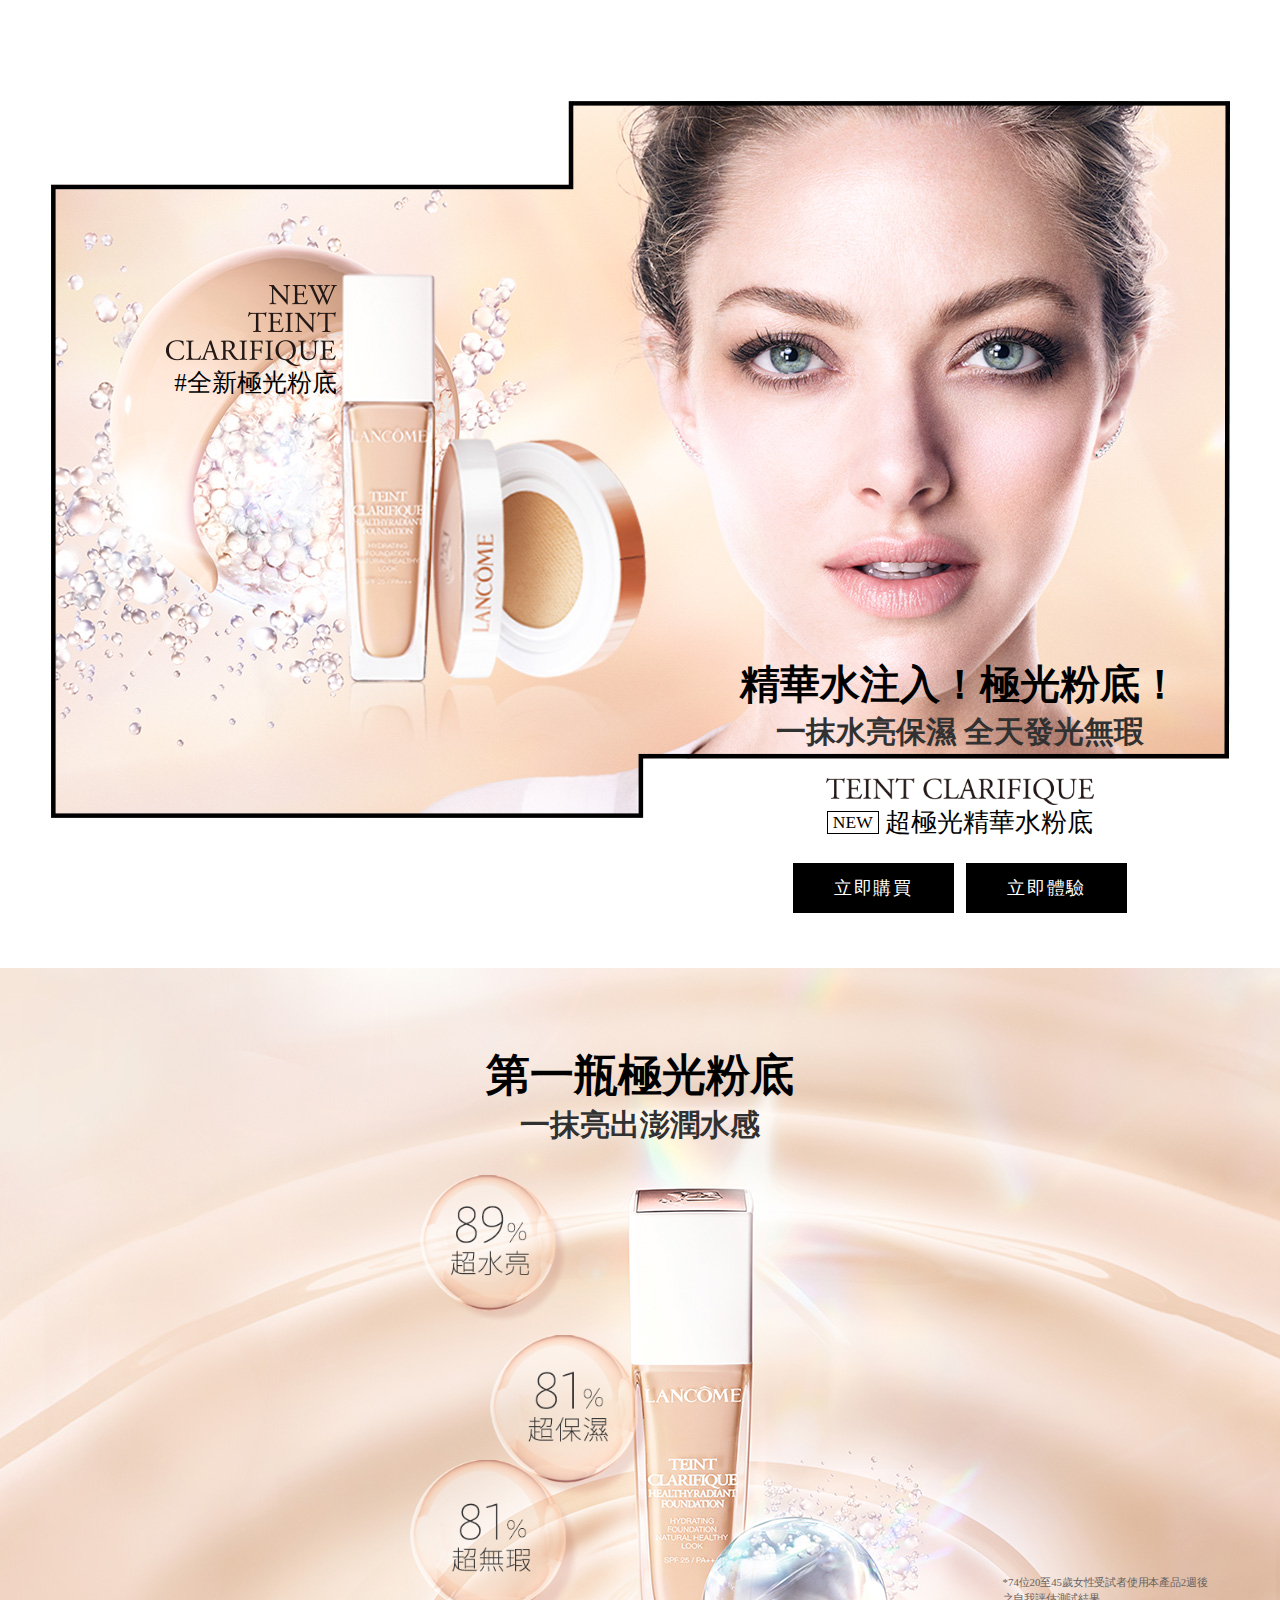
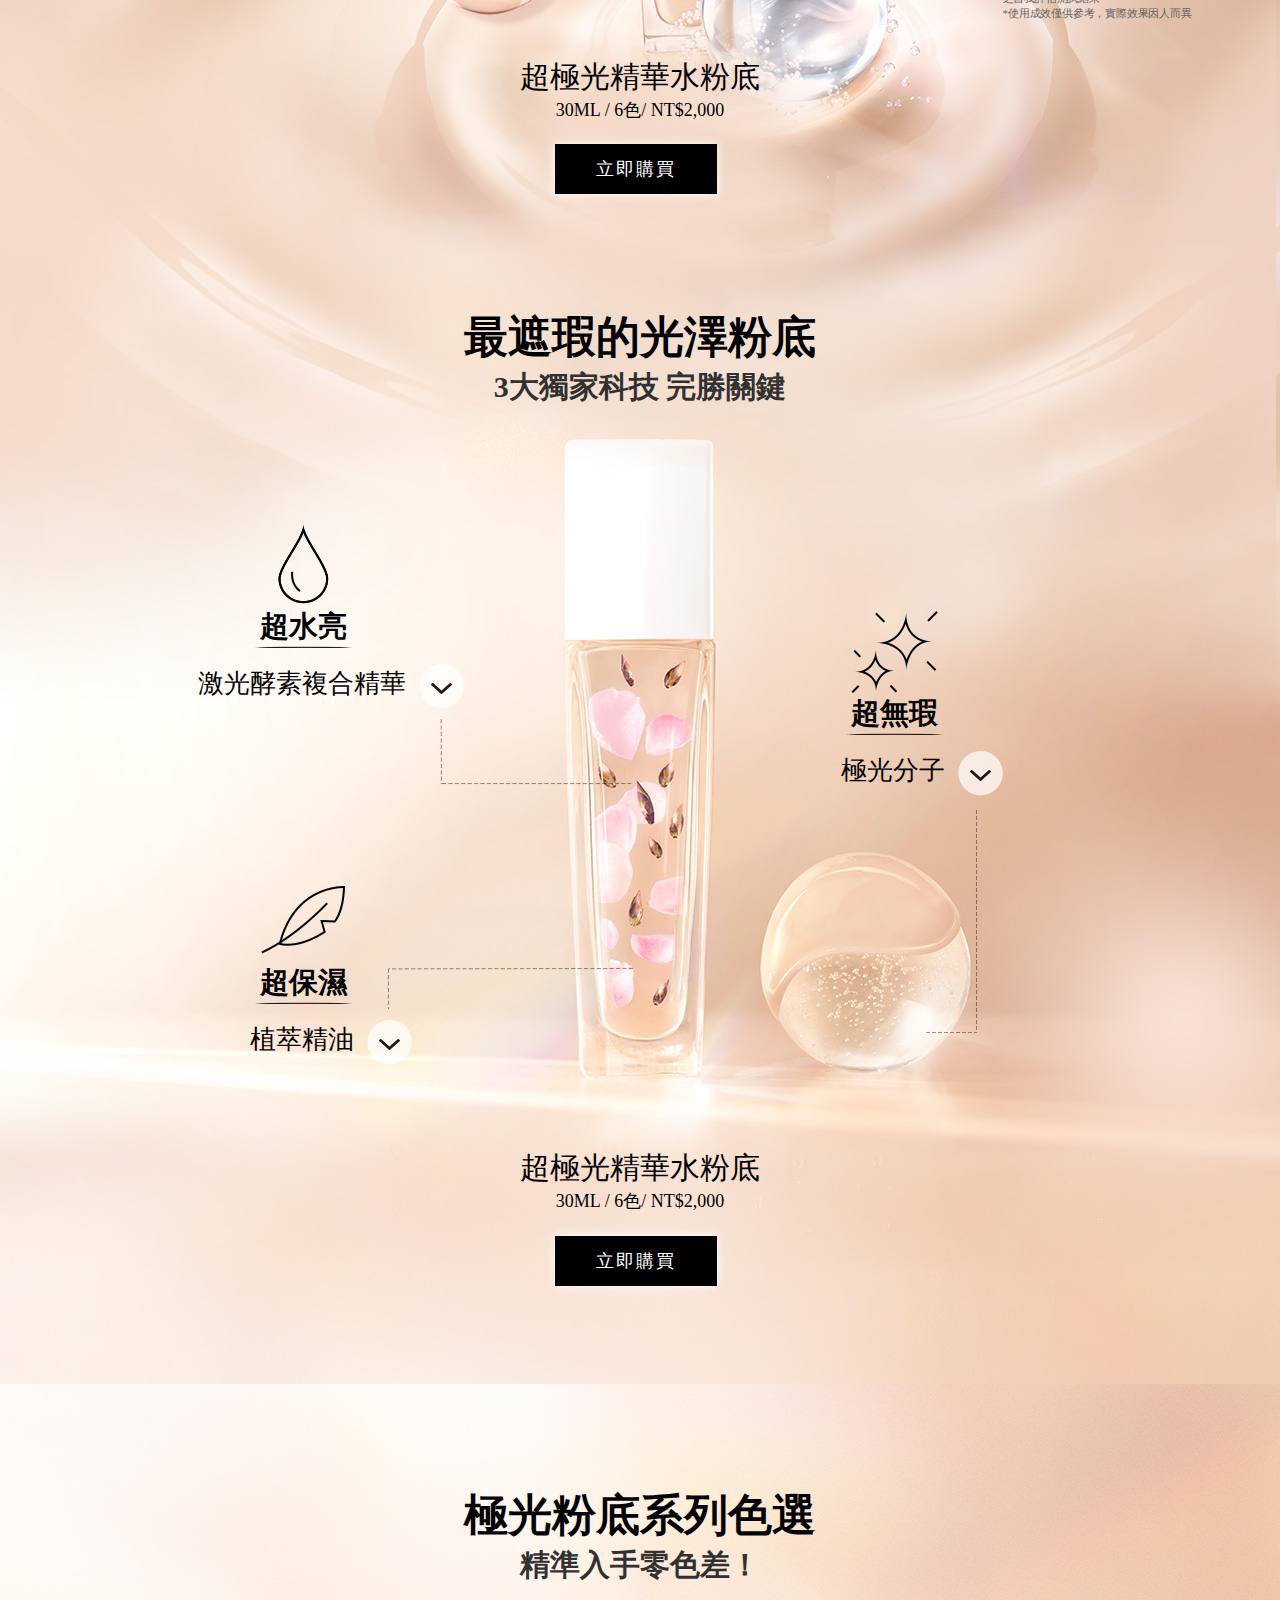
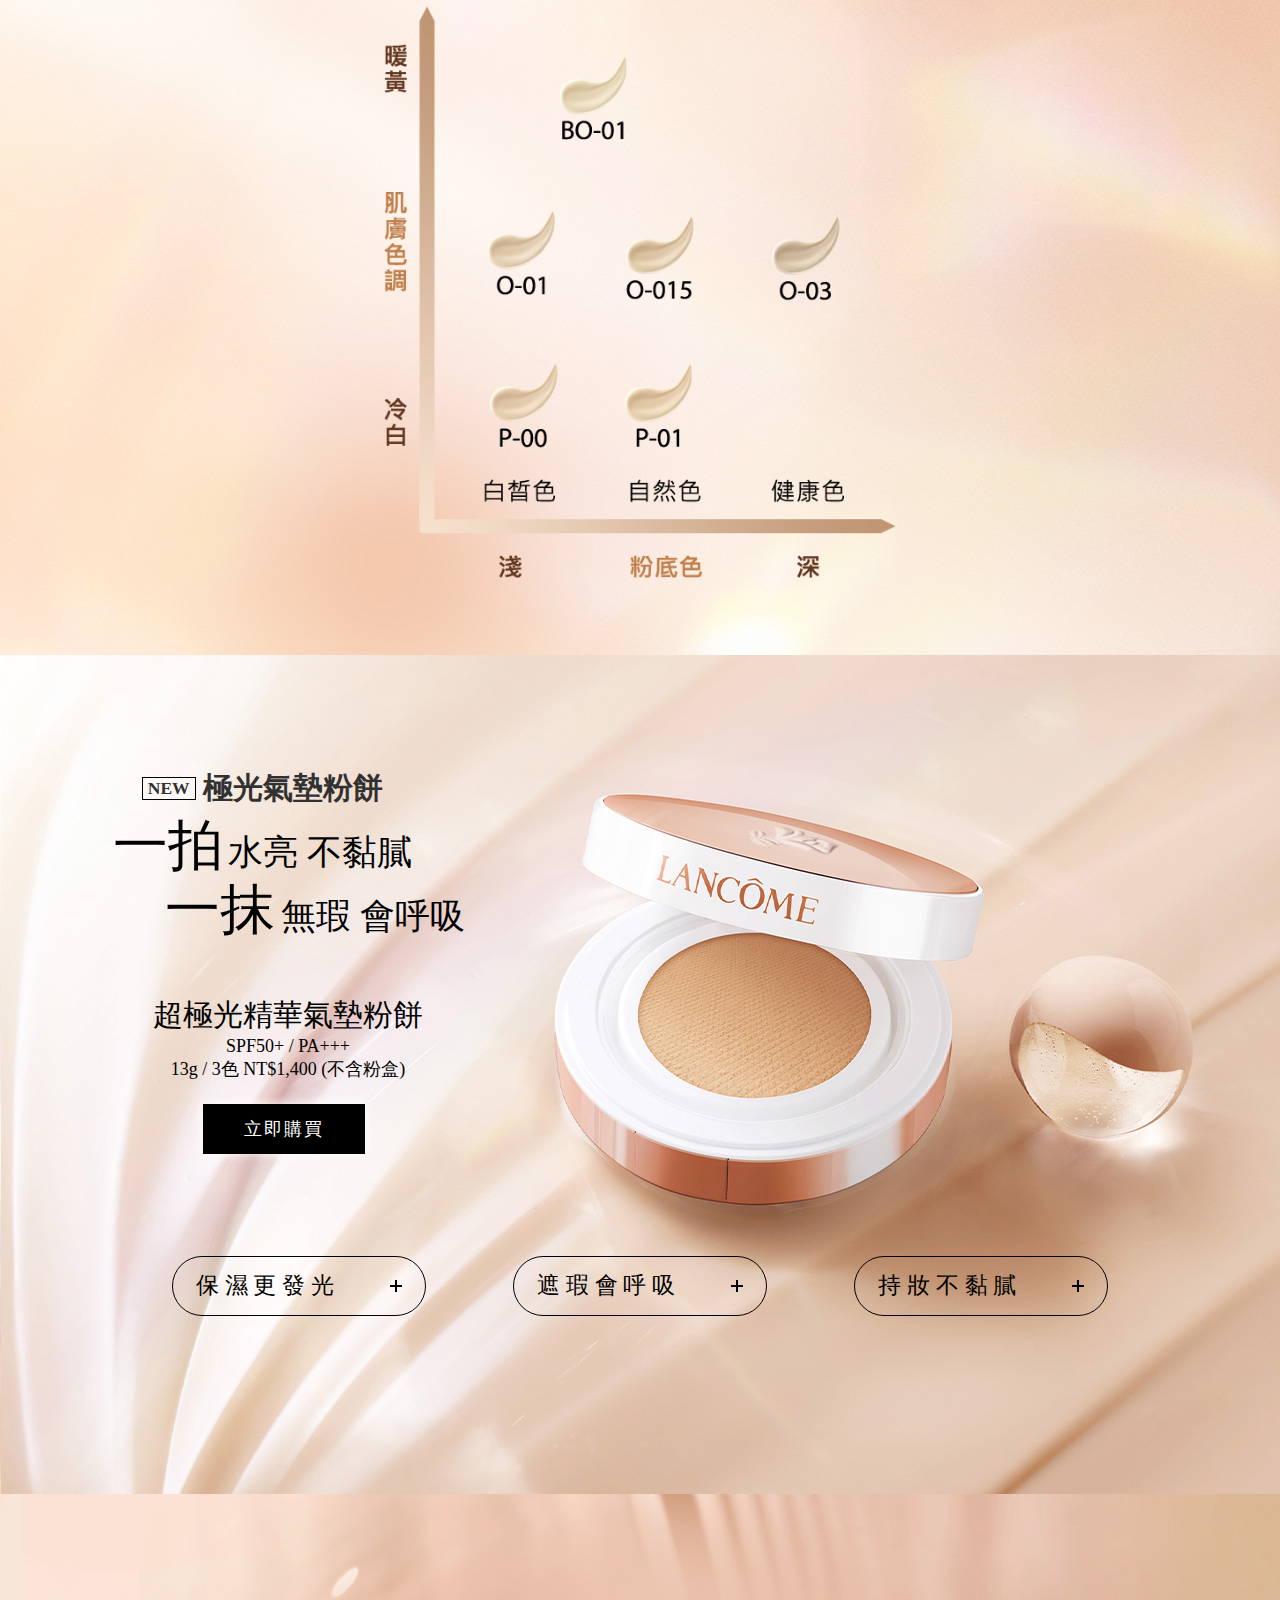
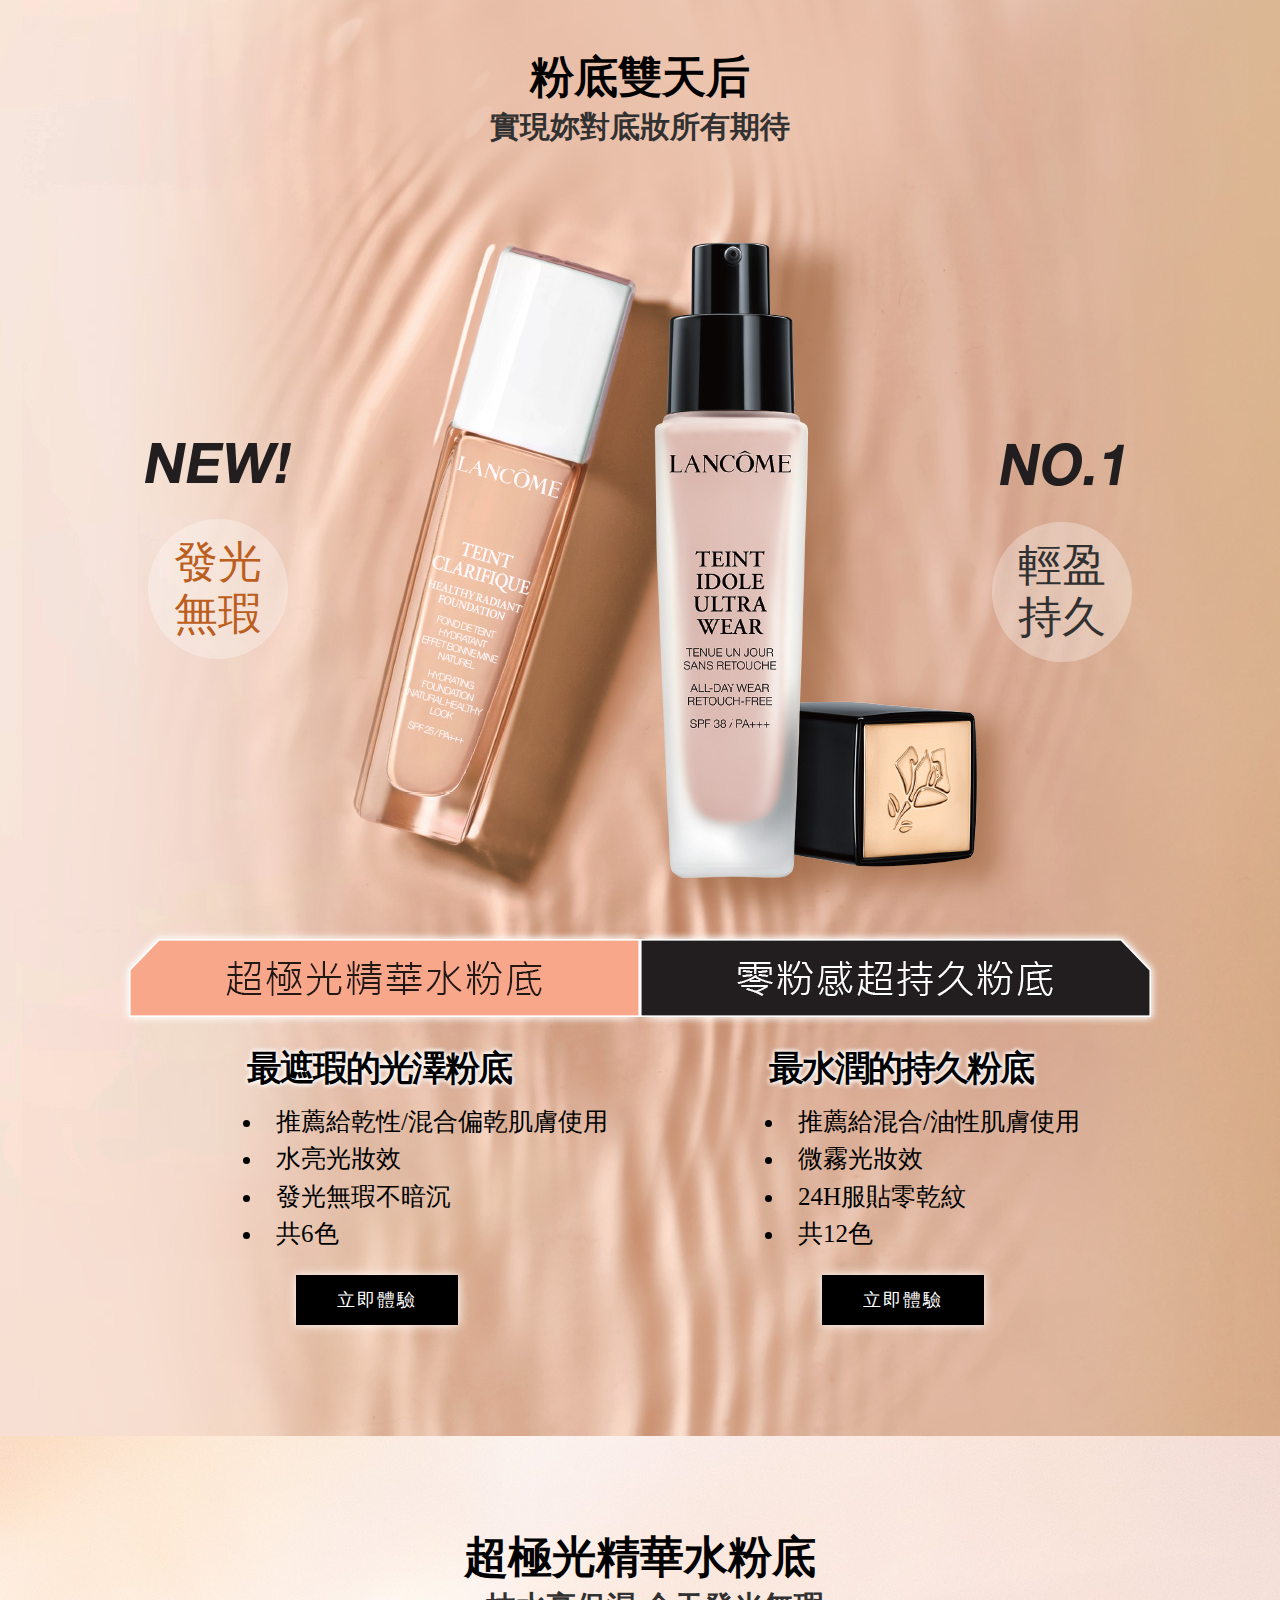
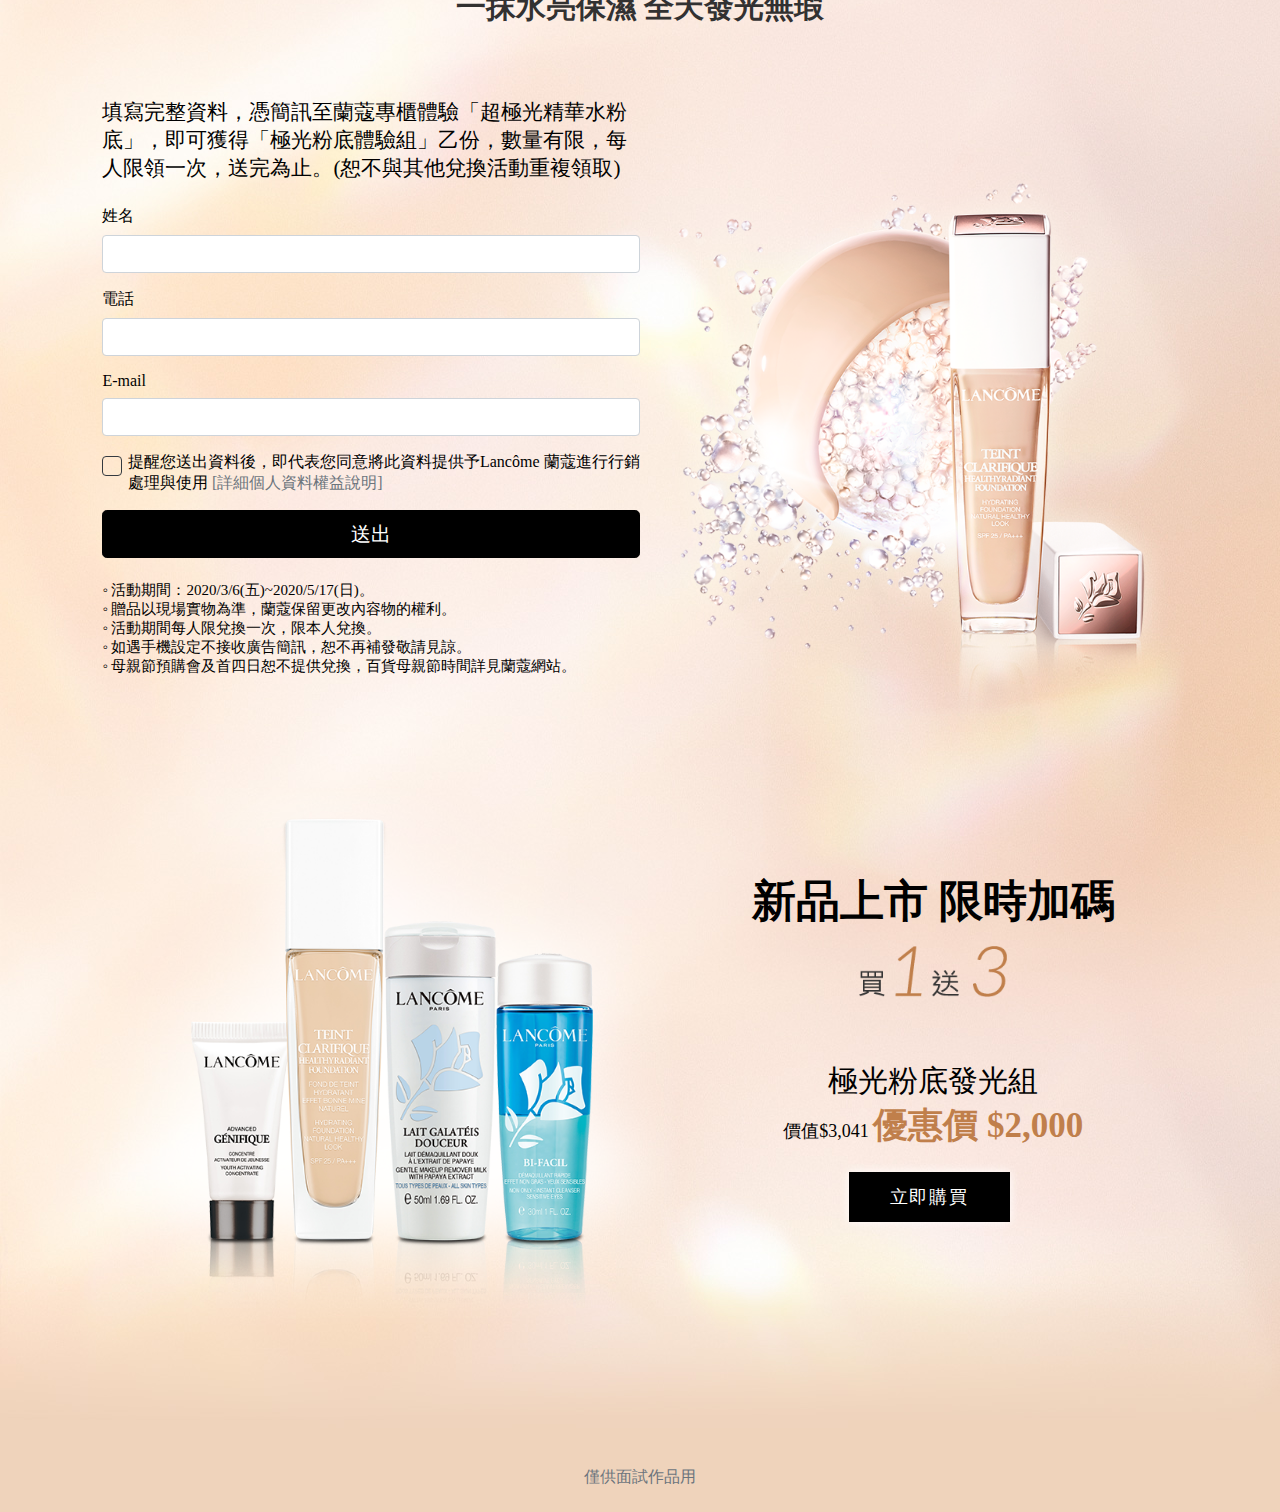
==== commit fa589b76: "Update 2020-11-11T04:23:25.960Z" ====
--- a/index.html
+++ b/index.html
@@ -30,7 +30,7 @@
               <p><span>NEW</span> 超極光精華水粉底</p>
               <div class="CLAFDT-btn-wrap">
                 <a
-                  href="$url('Product-Show','pid','A01819-LAC')$"
+                  href="#"
                   class="js_quickshoppopin ll-btn ll-btn--black js_o2oClone"
                   ><span class="CLAFDT-btn-buy">立即購買</span></a
                 >
@@ -51,7 +51,6 @@
           <div class="CLAFDT-content-tit">
             <h1>第一瓶極光粉底</h1>
             <h2>一抹亮出澎潤水感</h2>
-            <!-- <span><img src="images/section-2-typo.png" alt=""/></span> -->
           </div>
           <div class="note">
             <p>
@@ -71,7 +70,7 @@
             <p class="price">30ML / 6色/ NT$2,000</p>
             <div class="CLAFDT-btn-wrap">
               <a
-                href="$url('Product-Show','pid','A01819-LAC')$"
+                href="#"
                 class="js_quickshoppopin ll-btn ll-btn--black js_o2oClone"
                 ><span class="CLAFDT-btn-buy">立即購買</span></a
               >
@@ -158,7 +157,7 @@
             <p class="price">30ML / 6色/ NT$2,000</p>
             <div class="CLAFDT-btn-wrap">
               <a
-                href="$url('Product-Show','pid','A01819-LAC')$"
+                href="#"
                 class="js_quickshoppopin ll-btn ll-btn--black js_o2oClone"
                 ><span class="CLAFDT-btn-buy">立即購買</span></a
               >
@@ -202,7 +201,7 @@
             </p>
             <div class="CLAFDT-btn-wrap">
               <a
-                href="$url('Product-Show','pid','A01819-LAC')$"
+                href="#"
                 class="js_quickshoppopin ll-btn ll-btn--black js_o2oClone"
               >
                 <span class="CLAFDT-btn-buy">立即購買</span>
@@ -321,9 +320,8 @@
               <span class="CLAFDT-btn-try">立即體驗</span>
             </a>
             <a
-              href="$url('Product-Show','pid', 'A00961-LAC')$#coupon"
+              href="#"
               class=" ll-btn ll-btn--black CLA-btn-try-btn"
-              target="_blank"
             >
               <span class="CLAFDT-btn-try">立即體驗</span>
             </a>
@@ -350,21 +348,30 @@
                     <form class="mt-4" style="text-align: left;">
                       <div class="form-group">
                         <label for="name">姓名</label>
-                        <input type="text" class="form-control" id="name">
+                        <input type="text" class="form-control mt-2" id="name">
                       </div>
                       <div class="form-group">
                         <label for="tel">電話</label>
-                        <input type="tel" class="form-control" id="tel">
+                        <input type="tel" class="form-control mt-2" id="tel">
                       </div>
                       <div class="form-group">
                         <label for="email">E-mail</label>
-                        <input type="email" class="form-control" id="email" aria-describedby="emailHelp">
+                        <input type="email" class="form-control mt-2" id="email" aria-describedby="emailHelp">
                       </div>
-                      <div class="form-group form-check">
-                        <input type="checkbox" class="form-check-input" id="exampleCheck1">
-                        <label class="form-check-label" for="exampleCheck1">提醒您送出資料後，即代表您同意將此資料提供予Lancôme 蘭蔻進行行銷處理與使用<a href="http://www.lancome.com.tw/customer-service-security-policy.html" target="_blank">[詳細個人資料權益說明]</a></label>
+                      <div class="form-group form-check custom-control custom-checkbox">
+                        <input type="checkbox" class="form-check-input custom-control-input" id="check">
+                        <label class="form-check-label custom-control-label" for="check">
+                          提醒您送出資料後，即代表您同意將此資料提供予Lancôme 蘭蔻進行行銷處理與使用
+                          <a
+                            class="text-muted"
+                            href="http://www.lancome.com.tw/customer-service-security-policy.html"
+                            target="_blank"
+                          >
+                            [詳細個人資料權益說明]
+                          </a>
+                        </label>
                       </div>
-                      <button type="submit" class="btn btn-lg btn-block btn-dark">送出</button>
+                      <button type="submit" class="btn btn-lg btn-block btn-primary">送出</button>
                     </form>
                     <div class="note-wrap note">
                       <ul>
@@ -407,7 +414,7 @@
                 <p class="price">價值$3,041 <span>優惠價 $2,000</span></p>
                 <div class="CLAFDT-btn-wrap">
                   <a
-                    href="$url('Product-Show','pid','A01819-LAC')$"
+                    href="#"
                     class="js_quickshoppopizn ll-btn ll-btn--black js_o2oClone"
                     ><span class="CLAFDT-btn-buy">立即購買</span></a
                   >
@@ -417,63 +424,10 @@
           </div>
         </div>
       </div>
+      <footer class="py-4 text-muted">僅供面試作品用</footer>
     </div>
-
     <script src="https://code.jquery.com/jquery-3.2.1.min.js"></script>
     <script src="lib/jquery.isonscreen.min.js"></script>
-    <script type="text/javascript" src="js/common.js"></script>
-
-    <script>
-      $(function() {
-        // 載入頁面 加入gtm
-        dataLayer.push({
-          event: "campaign_pageview"
-        });
-        var pushAlready = false;
-        $("#otoo-event-submit-button").click(function() {
-          $(".response_box").on("DOMSubtreeModified", "span", function() {
-            if ($(".response_box span").text().length != 0) {
-              $(".response_box").addClass("active");
-              $("body").css("overflow-y", "hidden");
-              $(".response_box span").removeClass("hidden");
-              $(".response_box").off("DOMSubtreeModified", "span");
-              if ($(".response_box .error_close").length == 0) {
-                $(".response_box").append(
-                  '<a class="close_lightbox error_close" href="javascript:;" >X</a>'
-                );
-              }
-
-              // if (($('.response_box span').hasClass('error_message') != true) && (!pushAlready)) { //上線
-              if ($(".response_box span").hasClass("error_message") != true) {
-                //上線
-                console.log("報名成功");
-                // 如果報名成功，切換文字，firefox無法更換文字
-                $(".response_box span").text("資料已成功送出謝謝您的參與!");
-                //   $(".response_box span").append(
-                // '<div class="CLA-thanks-wrap"><img src="event-o2o-page/202003_CLA_Launch/images/thankyou-page.jpg?$staticlink$" ><a href="https://www.lancome.com.tw" target="_blank"></a><a href="$url('Search-ShowContent', 'fdid','online_valueset')$" target="_blank"></a></div>');
-                // $(".response_box span").append(
-                //   '<div class="CLA-thanks-wrap"><img src="event-o2o-page/202003_CLA_Launch/images/thankyou-page.jpg?$staticlink$" ><a href="$url('Product-Show','pid','A01819-LAC')$" target="_blank"></a><a href="https://www.lancome.com.tw/2020-cny?lid=carousel1" target="_blank"></a></div>'
-                // );
-
-                //if($('.response_box span').hasClass('error_message')) {  //測試用
-                //alert('campaign_leads_completed');
-                dataLayer.push({
-                  event: "campaign_leads_completed"
-                });
-                // pushAlready = true;
-              }
-            }
-          });
-        });
-
-        $(".response_box").on("click", ".close_lightbox", function() {
-          $("body").css("overflow-y", "auto");
-          $(".response_box").removeClass("active");
-          $(".close_lightbox").remove();
-          // $('.f_textinput').val(''); // 清除欄位值
-          $(".response_box span").addClass("hidden");
-        });
-      });
-    </script>
+    <script type="text/javascript" src="js/all.js"></script>
   </body>
 </html>
--- a/css/all.css
+++ b/css/all.css
@@ -40,10 +40,10 @@
 .form-control:focus {
   color: #495057;
   background-color: #fff;
-  border-color: #80bdff;
+  border-color: #404040;
   outline: 0;
-  -webkit-box-shadow: 0 0 0 0.2rem rgba(0, 123, 255, 0.25);
-          box-shadow: 0 0 0 0.2rem rgba(0, 123, 255, 0.25);
+  -webkit-box-shadow: 0 0 0 0.2rem rgba(0, 0, 0, 0.25);
+          box-shadow: 0 0 0 0.2rem rgba(0, 0, 0, 0.25);
 }
 
 .form-control::-webkit-input-placeholder {
@@ -512,6 +512,490 @@
   }
   .form-inline .custom-control-label {
     margin-bottom: 0;
+  }
+}
+
+.custom-control {
+  position: relative;
+  display: block;
+  min-height: 1.5rem;
+  padding-left: 1.6rem;
+}
+
+.custom-control-inline {
+  display: -webkit-inline-box;
+  display: -ms-inline-flexbox;
+  display: inline-flex;
+  margin-right: 1rem;
+}
+
+.custom-control-input {
+  position: absolute;
+  left: 0;
+  z-index: -1;
+  width: 1.1rem;
+  height: 1.3rem;
+  opacity: 0;
+}
+
+.custom-control-input:checked ~ .custom-control-label::before {
+  color: #fff;
+  border-color: #000;
+  background-color: #000;
+}
+
+.custom-control-input:focus ~ .custom-control-label::before {
+  -webkit-box-shadow: 0 0 0 0.2rem rgba(0, 0, 0, 0.25);
+          box-shadow: 0 0 0 0.2rem rgba(0, 0, 0, 0.25);
+}
+
+.custom-control-input:focus:not(:checked) ~ .custom-control-label::before {
+  border-color: #404040;
+}
+
+.custom-control-input:not(:disabled):active ~ .custom-control-label::before {
+  color: #fff;
+  background-color: #595959;
+  border-color: #595959;
+}
+
+.custom-control-input[disabled] ~ .custom-control-label, .custom-control-input:disabled ~ .custom-control-label {
+  color: #6c757d;
+}
+
+.custom-control-input[disabled] ~ .custom-control-label::before, .custom-control-input:disabled ~ .custom-control-label::before {
+  background-color: #e9ecef;
+}
+
+.custom-control-label {
+  position: relative;
+  margin-bottom: 0;
+  vertical-align: top;
+}
+
+.custom-control-label::before {
+  position: absolute;
+  top: 0.2rem;
+  left: -1.6rem;
+  display: block;
+  width: 1.1rem;
+  height: 1.1rem;
+  pointer-events: none;
+  content: "";
+  background-color: transparent;
+  border: #343a40 solid 1px;
+}
+
+.custom-control-label::after {
+  position: absolute;
+  top: 0.2rem;
+  left: -1.6rem;
+  display: block;
+  width: 1.1rem;
+  height: 1.1rem;
+  content: "";
+  background: no-repeat 50% / 50% 50%;
+}
+
+.custom-checkbox .custom-control-label::before {
+  border-radius: 0.25rem;
+}
+
+.custom-checkbox .custom-control-input:checked ~ .custom-control-label::after {
+  background-image: url("data:image/svg+xml,%3csvg xmlns='http://www.w3.org/2000/svg' width='8' height='8' viewBox='0 0 8 8'%3e%3cpath fill='%23fff' d='M6.564.75l-3.59 3.612-1.538-1.55L0 4.26l2.974 2.99L8 2.193z'/%3e%3c/svg%3e");
+}
+
+.custom-checkbox .custom-control-input:indeterminate ~ .custom-control-label::before {
+  border-color: #000;
+  background-color: #000;
+}
+
+.custom-checkbox .custom-control-input:indeterminate ~ .custom-control-label::after {
+  background-image: url("data:image/svg+xml,%3csvg xmlns='http://www.w3.org/2000/svg' width='4' height='4' viewBox='0 0 4 4'%3e%3cpath stroke='%23fff' d='M0 2h4'/%3e%3c/svg%3e");
+}
+
+.custom-checkbox .custom-control-input:disabled:checked ~ .custom-control-label::before {
+  background-color: rgba(0, 0, 0, 0.5);
+}
+
+.custom-checkbox .custom-control-input:disabled:indeterminate ~ .custom-control-label::before {
+  background-color: rgba(0, 0, 0, 0.5);
+}
+
+.custom-radio .custom-control-label::before {
+  border-radius: 50%;
+}
+
+.custom-radio .custom-control-input:checked ~ .custom-control-label::after {
+  background-image: url("data:image/svg+xml,%3csvg xmlns='http://www.w3.org/2000/svg' width='12' height='12' viewBox='-4 -4 8 8'%3e%3ccircle r='3' fill='%23fff'/%3e%3c/svg%3e");
+}
+
+.custom-radio .custom-control-input:disabled:checked ~ .custom-control-label::before {
+  background-color: rgba(0, 0, 0, 0.5);
+}
+
+.custom-switch {
+  padding-left: 2.425rem;
+}
+
+.custom-switch .custom-control-label::before {
+  left: -2.425rem;
+  width: 1.925rem;
+  pointer-events: all;
+  border-radius: 0.55rem;
+}
+
+.custom-switch .custom-control-label::after {
+  top: calc(0.2rem + 2px);
+  left: calc(-2.425rem + 2px);
+  width: calc(1.1rem - 4px);
+  height: calc(1.1rem - 4px);
+  background-color: #343a40;
+  border-radius: 0.55rem;
+  -webkit-transition: background-color 0.15s ease-in-out, border-color 0.15s ease-in-out, -webkit-transform 0.15s ease-in-out, -webkit-box-shadow 0.15s ease-in-out;
+  transition: background-color 0.15s ease-in-out, border-color 0.15s ease-in-out, -webkit-transform 0.15s ease-in-out, -webkit-box-shadow 0.15s ease-in-out;
+  -o-transition: transform 0.15s ease-in-out, background-color 0.15s ease-in-out, border-color 0.15s ease-in-out, box-shadow 0.15s ease-in-out;
+  transition: transform 0.15s ease-in-out, background-color 0.15s ease-in-out, border-color 0.15s ease-in-out, box-shadow 0.15s ease-in-out;
+  transition: transform 0.15s ease-in-out, background-color 0.15s ease-in-out, border-color 0.15s ease-in-out, box-shadow 0.15s ease-in-out, -webkit-transform 0.15s ease-in-out, -webkit-box-shadow 0.15s ease-in-out;
+}
+
+@media (prefers-reduced-motion: reduce) {
+  .custom-switch .custom-control-label::after {
+    -webkit-transition: none;
+    -o-transition: none;
+    transition: none;
+  }
+}
+
+.custom-switch .custom-control-input:checked ~ .custom-control-label::after {
+  background-color: transparent;
+  -webkit-transform: translateX(0.825rem);
+      -ms-transform: translateX(0.825rem);
+          transform: translateX(0.825rem);
+}
+
+.custom-switch .custom-control-input:disabled:checked ~ .custom-control-label::before {
+  background-color: rgba(0, 0, 0, 0.5);
+}
+
+.custom-select {
+  display: inline-block;
+  width: 100%;
+  height: calc(1.5em + 0.75rem + 2px);
+  padding: 0.375rem 1.75rem 0.375rem 0.75rem;
+  font-size: 1rem;
+  font-weight: 400;
+  line-height: 1.5;
+  color: #495057;
+  vertical-align: middle;
+  background: #fff url("data:image/svg+xml,%3csvg xmlns='http://www.w3.org/2000/svg' width='4' height='5' viewBox='0 0 4 5'%3e%3cpath fill='%23343a40' d='M2 0L0 2h4zm0 5L0 3h4z'/%3e%3c/svg%3e") no-repeat right 0.75rem center/8px 10px;
+  border: 1px solid #ced4da;
+  border-radius: 0.25rem;
+  -webkit-appearance: none;
+     -moz-appearance: none;
+          appearance: none;
+}
+
+.custom-select:focus {
+  border-color: #404040;
+  outline: 0;
+  -webkit-box-shadow: 0 0 0 0.2rem rgba(0, 0, 0, 0.25);
+          box-shadow: 0 0 0 0.2rem rgba(0, 0, 0, 0.25);
+}
+
+.custom-select:focus::-ms-value {
+  color: #495057;
+  background-color: #fff;
+}
+
+.custom-select[multiple], .custom-select[size]:not([size="1"]) {
+  height: auto;
+  padding-right: 0.75rem;
+  background-image: none;
+}
+
+.custom-select:disabled {
+  color: #6c757d;
+  background-color: #e9ecef;
+}
+
+.custom-select::-ms-expand {
+  display: none;
+}
+
+.custom-select:-moz-focusring {
+  color: transparent;
+  text-shadow: 0 0 0 #495057;
+}
+
+.custom-select-sm {
+  height: calc(1.5em + 0.5rem + 2px);
+  padding-top: 0.25rem;
+  padding-bottom: 0.25rem;
+  padding-left: 0.5rem;
+  font-size: 0.875rem;
+}
+
+.custom-select-lg {
+  height: calc(1.5em + 1rem + 2px);
+  padding-top: 0.5rem;
+  padding-bottom: 0.5rem;
+  padding-left: 1rem;
+  font-size: 1.25rem;
+}
+
+.custom-file {
+  position: relative;
+  display: inline-block;
+  width: 100%;
+  height: calc(1.5em + 0.75rem + 2px);
+  margin-bottom: 0;
+}
+
+.custom-file-input {
+  position: relative;
+  z-index: 2;
+  width: 100%;
+  height: calc(1.5em + 0.75rem + 2px);
+  margin: 0;
+  opacity: 0;
+}
+
+.custom-file-input:focus ~ .custom-file-label {
+  border-color: #404040;
+  -webkit-box-shadow: 0 0 0 0.2rem rgba(0, 0, 0, 0.25);
+          box-shadow: 0 0 0 0.2rem rgba(0, 0, 0, 0.25);
+}
+
+.custom-file-input[disabled] ~ .custom-file-label,
+.custom-file-input:disabled ~ .custom-file-label {
+  background-color: #e9ecef;
+}
+
+.custom-file-input:lang(en) ~ .custom-file-label::after {
+  content: "Browse";
+}
+
+.custom-file-input ~ .custom-file-label[data-browse]::after {
+  content: attr(data-browse);
+}
+
+.custom-file-label {
+  position: absolute;
+  top: 0;
+  right: 0;
+  left: 0;
+  z-index: 1;
+  height: calc(1.5em + 0.75rem + 2px);
+  padding: 0.375rem 0.75rem;
+  font-weight: 400;
+  line-height: 1.5;
+  color: #495057;
+  background-color: #fff;
+  border: 1px solid #ced4da;
+  border-radius: 0.25rem;
+}
+
+.custom-file-label::after {
+  position: absolute;
+  top: 0;
+  right: 0;
+  bottom: 0;
+  z-index: 3;
+  display: block;
+  height: calc(1.5em + 0.75rem);
+  padding: 0.375rem 0.75rem;
+  line-height: 1.5;
+  color: #495057;
+  content: "Browse";
+  background-color: #e9ecef;
+  border-left: inherit;
+  border-radius: 0 0.25rem 0.25rem 0;
+}
+
+.custom-range {
+  width: 100%;
+  height: 1.4rem;
+  padding: 0;
+  background-color: transparent;
+  -webkit-appearance: none;
+     -moz-appearance: none;
+          appearance: none;
+}
+
+.custom-range:focus {
+  outline: none;
+}
+
+.custom-range:focus::-webkit-slider-thumb {
+  -webkit-box-shadow: 0 0 0 1px #fff, 0 0 0 0.2rem rgba(0, 0, 0, 0.25);
+          box-shadow: 0 0 0 1px #fff, 0 0 0 0.2rem rgba(0, 0, 0, 0.25);
+}
+
+.custom-range:focus::-moz-range-thumb {
+  box-shadow: 0 0 0 1px #fff, 0 0 0 0.2rem rgba(0, 0, 0, 0.25);
+}
+
+.custom-range:focus::-ms-thumb {
+  box-shadow: 0 0 0 1px #fff, 0 0 0 0.2rem rgba(0, 0, 0, 0.25);
+}
+
+.custom-range::-moz-focus-outer {
+  border: 0;
+}
+
+.custom-range::-webkit-slider-thumb {
+  width: 1rem;
+  height: 1rem;
+  margin-top: -0.25rem;
+  background-color: #000;
+  border: 0;
+  border-radius: 1rem;
+  -webkit-transition: background-color 0.15s ease-in-out, border-color 0.15s ease-in-out, -webkit-box-shadow 0.15s ease-in-out;
+  transition: background-color 0.15s ease-in-out, border-color 0.15s ease-in-out, -webkit-box-shadow 0.15s ease-in-out;
+  transition: background-color 0.15s ease-in-out, border-color 0.15s ease-in-out, box-shadow 0.15s ease-in-out;
+  transition: background-color 0.15s ease-in-out, border-color 0.15s ease-in-out, box-shadow 0.15s ease-in-out, -webkit-box-shadow 0.15s ease-in-out;
+  -webkit-appearance: none;
+          appearance: none;
+}
+
+@media (prefers-reduced-motion: reduce) {
+  .custom-range::-webkit-slider-thumb {
+    -webkit-transition: none;
+    transition: none;
+  }
+}
+
+.custom-range::-webkit-slider-thumb:active {
+  background-color: #595959;
+}
+
+.custom-range::-webkit-slider-runnable-track {
+  width: 100%;
+  height: 0.5rem;
+  color: transparent;
+  cursor: pointer;
+  background-color: #dee2e6;
+  border-color: transparent;
+  border-radius: 1rem;
+}
+
+.custom-range::-moz-range-thumb {
+  width: 1rem;
+  height: 1rem;
+  background-color: #000;
+  border: 0;
+  border-radius: 1rem;
+  -moz-transition: background-color 0.15s ease-in-out, border-color 0.15s ease-in-out, box-shadow 0.15s ease-in-out;
+  transition: background-color 0.15s ease-in-out, border-color 0.15s ease-in-out, box-shadow 0.15s ease-in-out;
+  -moz-appearance: none;
+       appearance: none;
+}
+
+@media (prefers-reduced-motion: reduce) {
+  .custom-range::-moz-range-thumb {
+    -moz-transition: none;
+    transition: none;
+  }
+}
+
+.custom-range::-moz-range-thumb:active {
+  background-color: #595959;
+}
+
+.custom-range::-moz-range-track {
+  width: 100%;
+  height: 0.5rem;
+  color: transparent;
+  cursor: pointer;
+  background-color: #dee2e6;
+  border-color: transparent;
+  border-radius: 1rem;
+}
+
+.custom-range::-ms-thumb {
+  width: 1rem;
+  height: 1rem;
+  margin-top: 0;
+  margin-right: 0.2rem;
+  margin-left: 0.2rem;
+  background-color: #000;
+  border: 0;
+  border-radius: 1rem;
+  -ms-transition: background-color 0.15s ease-in-out, border-color 0.15s ease-in-out, box-shadow 0.15s ease-in-out;
+  transition: background-color 0.15s ease-in-out, border-color 0.15s ease-in-out, box-shadow 0.15s ease-in-out;
+  appearance: none;
+}
+
+@media (prefers-reduced-motion: reduce) {
+  .custom-range::-ms-thumb {
+    -ms-transition: none;
+    transition: none;
+  }
+}
+
+.custom-range::-ms-thumb:active {
+  background-color: #595959;
+}
+
+.custom-range::-ms-track {
+  width: 100%;
+  height: 0.5rem;
+  color: transparent;
+  cursor: pointer;
+  background-color: transparent;
+  border-color: transparent;
+  border-width: 0.5rem;
+}
+
+.custom-range::-ms-fill-lower {
+  background-color: #dee2e6;
+  border-radius: 1rem;
+}
+
+.custom-range::-ms-fill-upper {
+  margin-right: 15px;
+  background-color: #dee2e6;
+  border-radius: 1rem;
+}
+
+.custom-range:disabled::-webkit-slider-thumb {
+  background-color: #adb5bd;
+}
+
+.custom-range:disabled::-webkit-slider-runnable-track {
+  cursor: default;
+}
+
+.custom-range:disabled::-moz-range-thumb {
+  background-color: #adb5bd;
+}
+
+.custom-range:disabled::-moz-range-track {
+  cursor: default;
+}
+
+.custom-range:disabled::-ms-thumb {
+  background-color: #adb5bd;
+}
+
+.custom-control-label::before,
+.custom-file-label,
+.custom-select {
+  -webkit-transition: background-color 0.15s ease-in-out, border-color 0.15s ease-in-out, -webkit-box-shadow 0.15s ease-in-out;
+  transition: background-color 0.15s ease-in-out, border-color 0.15s ease-in-out, -webkit-box-shadow 0.15s ease-in-out;
+  -o-transition: background-color 0.15s ease-in-out, border-color 0.15s ease-in-out, box-shadow 0.15s ease-in-out;
+  transition: background-color 0.15s ease-in-out, border-color 0.15s ease-in-out, box-shadow 0.15s ease-in-out;
+  transition: background-color 0.15s ease-in-out, border-color 0.15s ease-in-out, box-shadow 0.15s ease-in-out, -webkit-box-shadow 0.15s ease-in-out;
+}
+
+@media (prefers-reduced-motion: reduce) {
+  .custom-control-label::before,
+  .custom-file-label,
+  .custom-select {
+    -webkit-transition: none;
+    -o-transition: none;
+    transition: none;
   }
 }
 
@@ -554,8 +1038,8 @@
 
 .btn:focus, .btn.focus {
   outline: 0;
-  -webkit-box-shadow: 0 0 0 0.2rem rgba(0, 123, 255, 0.25);
-          box-shadow: 0 0 0 0.2rem rgba(0, 123, 255, 0.25);
+  -webkit-box-shadow: 0 0 0 0.2rem rgba(0, 0, 0, 0.25);
+          box-shadow: 0 0 0 0.2rem rgba(0, 0, 0, 0.25);
 }
 
 .btn.disabled, .btn:disabled {
@@ -569,41 +1053,41 @@
 
 .btn-primary {
   color: #fff;
-  background-color: #007bff;
-  border-color: #007bff;
+  background-color: #000;
+  border-color: #000;
 }
 
 .btn-primary:hover {
   color: #fff;
-  background-color: #0069d9;
-  border-color: #0062cc;
+  background-color: black;
+  border-color: black;
 }
 
 .btn-primary:focus, .btn-primary.focus {
   color: #fff;
-  background-color: #0069d9;
-  border-color: #0062cc;
-  -webkit-box-shadow: 0 0 0 0.2rem rgba(38, 143, 255, 0.5);
-          box-shadow: 0 0 0 0.2rem rgba(38, 143, 255, 0.5);
+  background-color: black;
+  border-color: black;
+  -webkit-box-shadow: 0 0 0 0.2rem rgba(38, 38, 38, 0.5);
+          box-shadow: 0 0 0 0.2rem rgba(38, 38, 38, 0.5);
 }
 
 .btn-primary.disabled, .btn-primary:disabled {
   color: #fff;
-  background-color: #007bff;
-  border-color: #007bff;
+  background-color: #000;
+  border-color: #000;
 }
 
 .btn-primary:not(:disabled):not(.disabled):active, .btn-primary:not(:disabled):not(.disabled).active,
 .show > .btn-primary.dropdown-toggle {
   color: #fff;
-  background-color: #0062cc;
-  border-color: #005cbf;
+  background-color: black;
+  border-color: black;
 }
 
 .btn-primary:not(:disabled):not(.disabled):active:focus, .btn-primary:not(:disabled):not(.disabled).active:focus,
 .show > .btn-primary.dropdown-toggle:focus {
-  -webkit-box-shadow: 0 0 0 0.2rem rgba(38, 143, 255, 0.5);
-          box-shadow: 0 0 0 0.2rem rgba(38, 143, 255, 0.5);
+  -webkit-box-shadow: 0 0 0 0.2rem rgba(38, 38, 38, 0.5);
+          box-shadow: 0 0 0 0.2rem rgba(38, 38, 38, 0.5);
 }
 
 .btn-secondary {
@@ -880,37 +1364,37 @@
 }
 
 .btn-outline-primary {
-  color: #007bff;
-  border-color: #007bff;
+  color: #000;
+  border-color: #000;
 }
 
 .btn-outline-primary:hover {
   color: #fff;
-  background-color: #007bff;
-  border-color: #007bff;
+  background-color: #000;
+  border-color: #000;
 }
 
 .btn-outline-primary:focus, .btn-outline-primary.focus {
-  -webkit-box-shadow: 0 0 0 0.2rem rgba(0, 123, 255, 0.5);
-          box-shadow: 0 0 0 0.2rem rgba(0, 123, 255, 0.5);
+  -webkit-box-shadow: 0 0 0 0.2rem rgba(0, 0, 0, 0.5);
+          box-shadow: 0 0 0 0.2rem rgba(0, 0, 0, 0.5);
 }
 
 .btn-outline-primary.disabled, .btn-outline-primary:disabled {
-  color: #007bff;
+  color: #000;
   background-color: transparent;
 }
 
 .btn-outline-primary:not(:disabled):not(.disabled):active, .btn-outline-primary:not(:disabled):not(.disabled).active,
 .show > .btn-outline-primary.dropdown-toggle {
   color: #fff;
-  background-color: #007bff;
-  border-color: #007bff;
+  background-color: #000;
+  border-color: #000;
 }
 
 .btn-outline-primary:not(:disabled):not(.disabled):active:focus, .btn-outline-primary:not(:disabled):not(.disabled).active:focus,
 .show > .btn-outline-primary.dropdown-toggle:focus {
-  -webkit-box-shadow: 0 0 0 0.2rem rgba(0, 123, 255, 0.5);
-          box-shadow: 0 0 0 0.2rem rgba(0, 123, 255, 0.5);
+  -webkit-box-shadow: 0 0 0 0.2rem rgba(0, 0, 0, 0.5);
+          box-shadow: 0 0 0 0.2rem rgba(0, 0, 0, 0.5);
 }
 
 .btn-outline-secondary {
@@ -1153,12 +1637,12 @@
 
 .btn-link {
   font-weight: 400;
-  color: #007bff;
+  color: #000;
   text-decoration: none;
 }
 
 .btn-link:hover {
-  color: #0056b3;
+  color: black;
   text-decoration: underline;
 }
 
@@ -1227,13 +1711,13 @@
 }
 
 .bg-primary {
-  background-color: #007bff !important;
+  background-color: #000 !important;
 }
 
 a.bg-primary:hover, a.bg-primary:focus,
 button.bg-primary:hover,
 button.bg-primary:focus {
-  background-color: #0062cc !important;
+  background-color: black !important;
 }
 
 .bg-secondary {
@@ -1355,7 +1839,7 @@
 }
 
 .border-primary {
-  border-color: #007bff !important;
+  border-color: #000 !important;
 }
 
 .border-secondary {
@@ -4686,11 +5170,11 @@
 }
 
 .text-primary {
-  color: #007bff !important;
+  color: #000 !important;
 }
 
 a.text-primary:hover, a.text-primary:focus {
-  color: #0056b3 !important;
+  color: black !important;
 }
 
 .text-secondary {
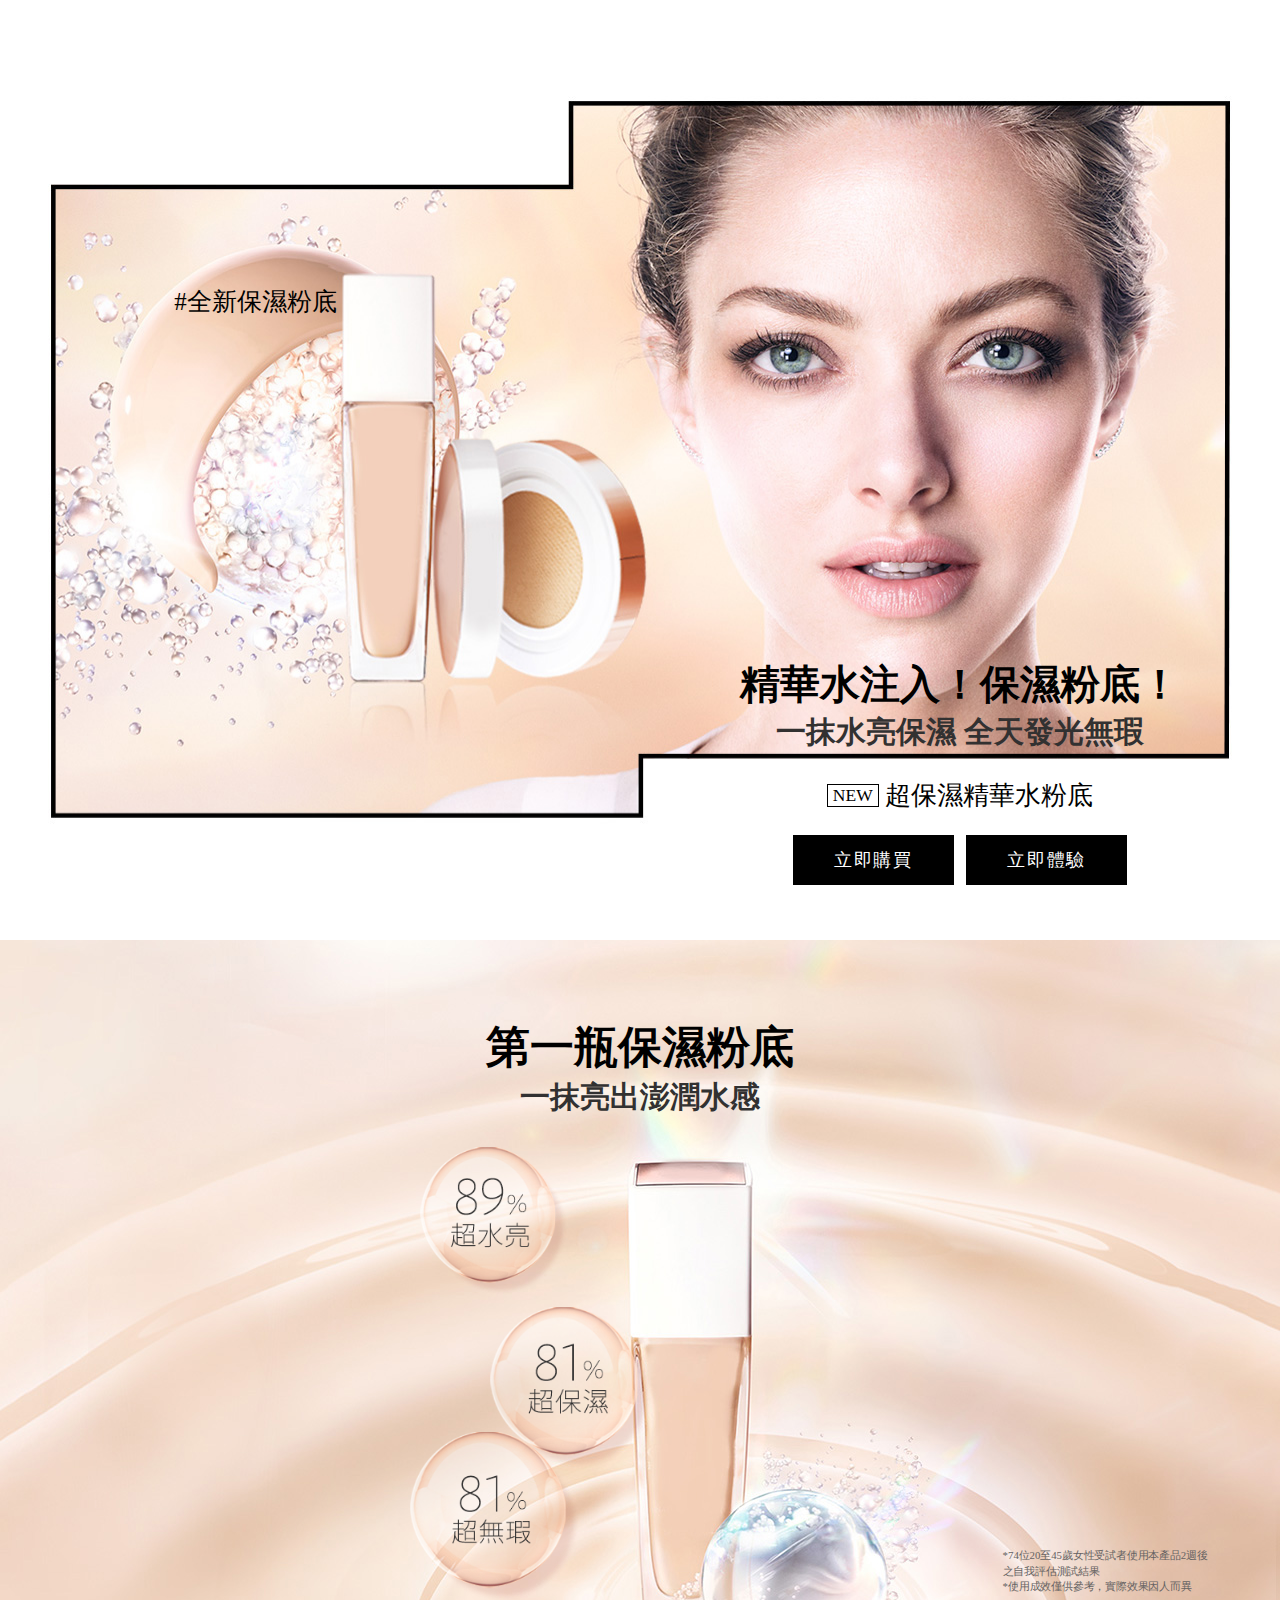
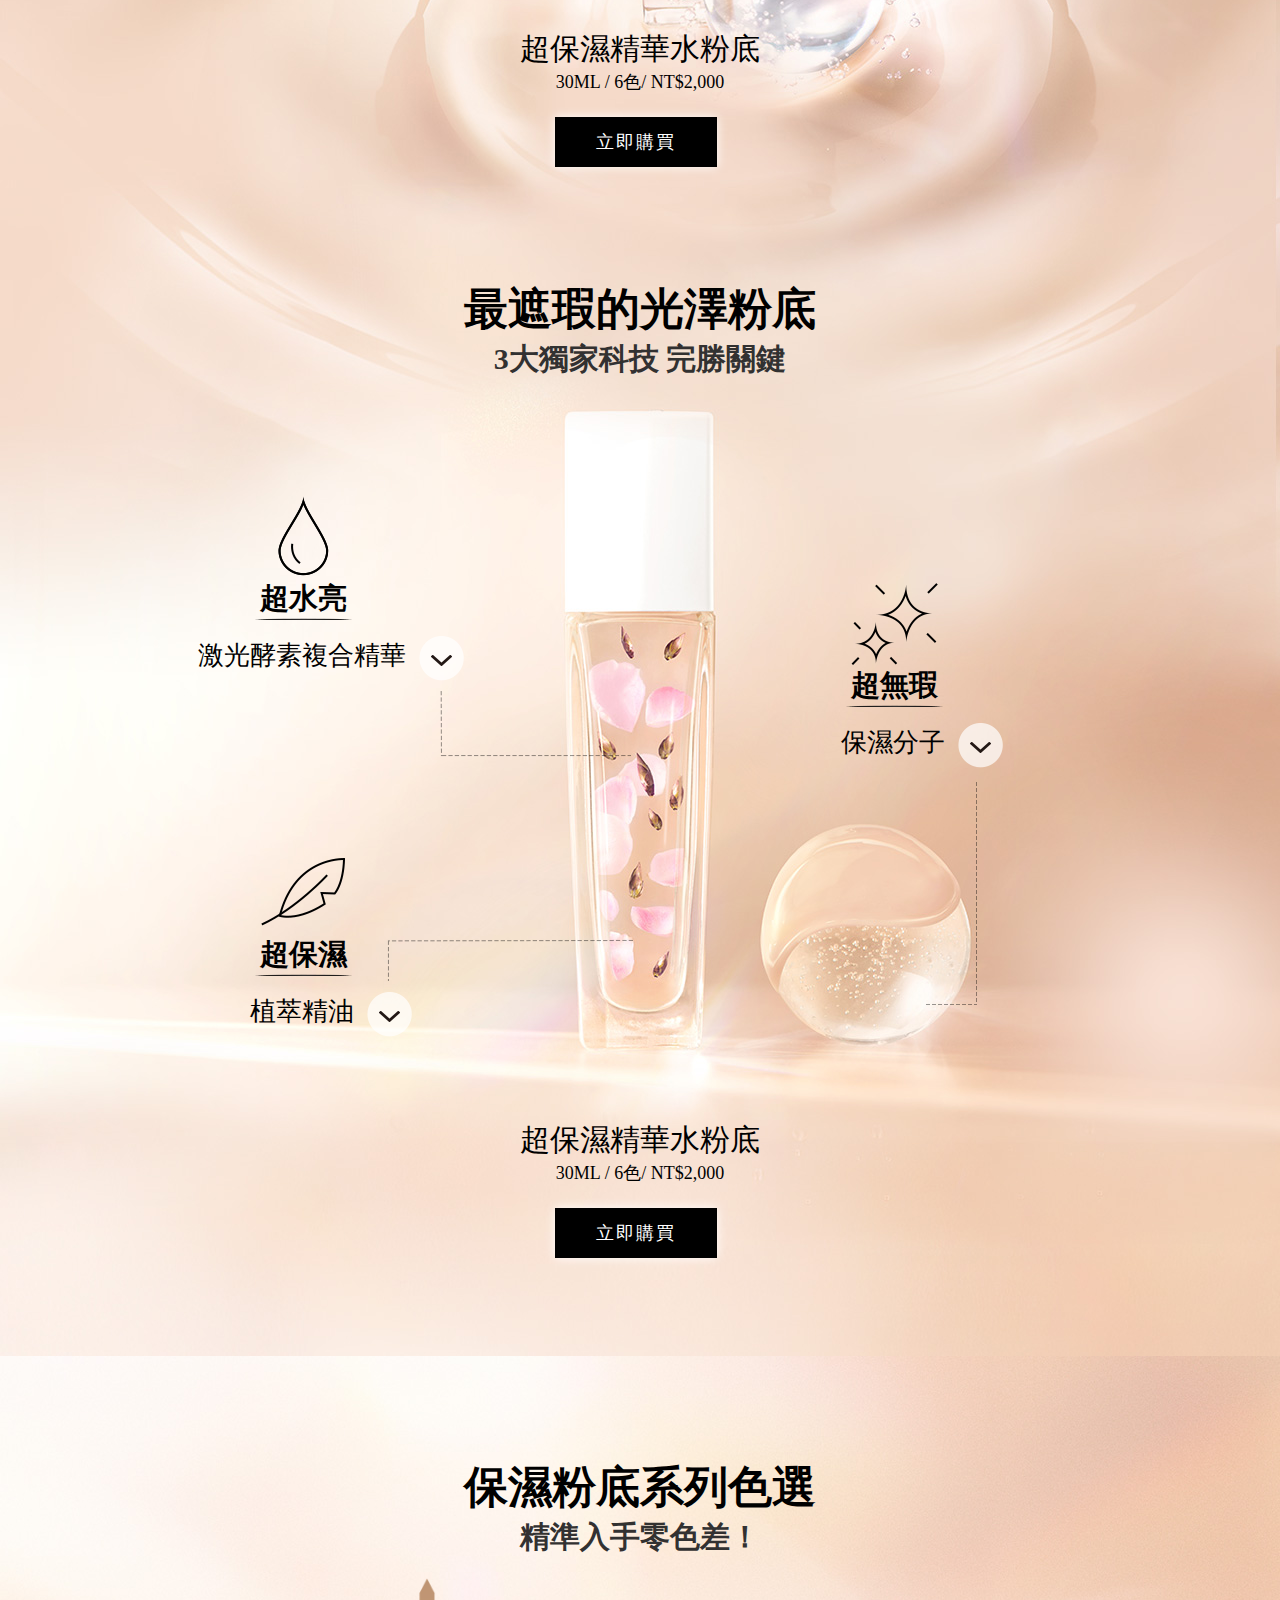
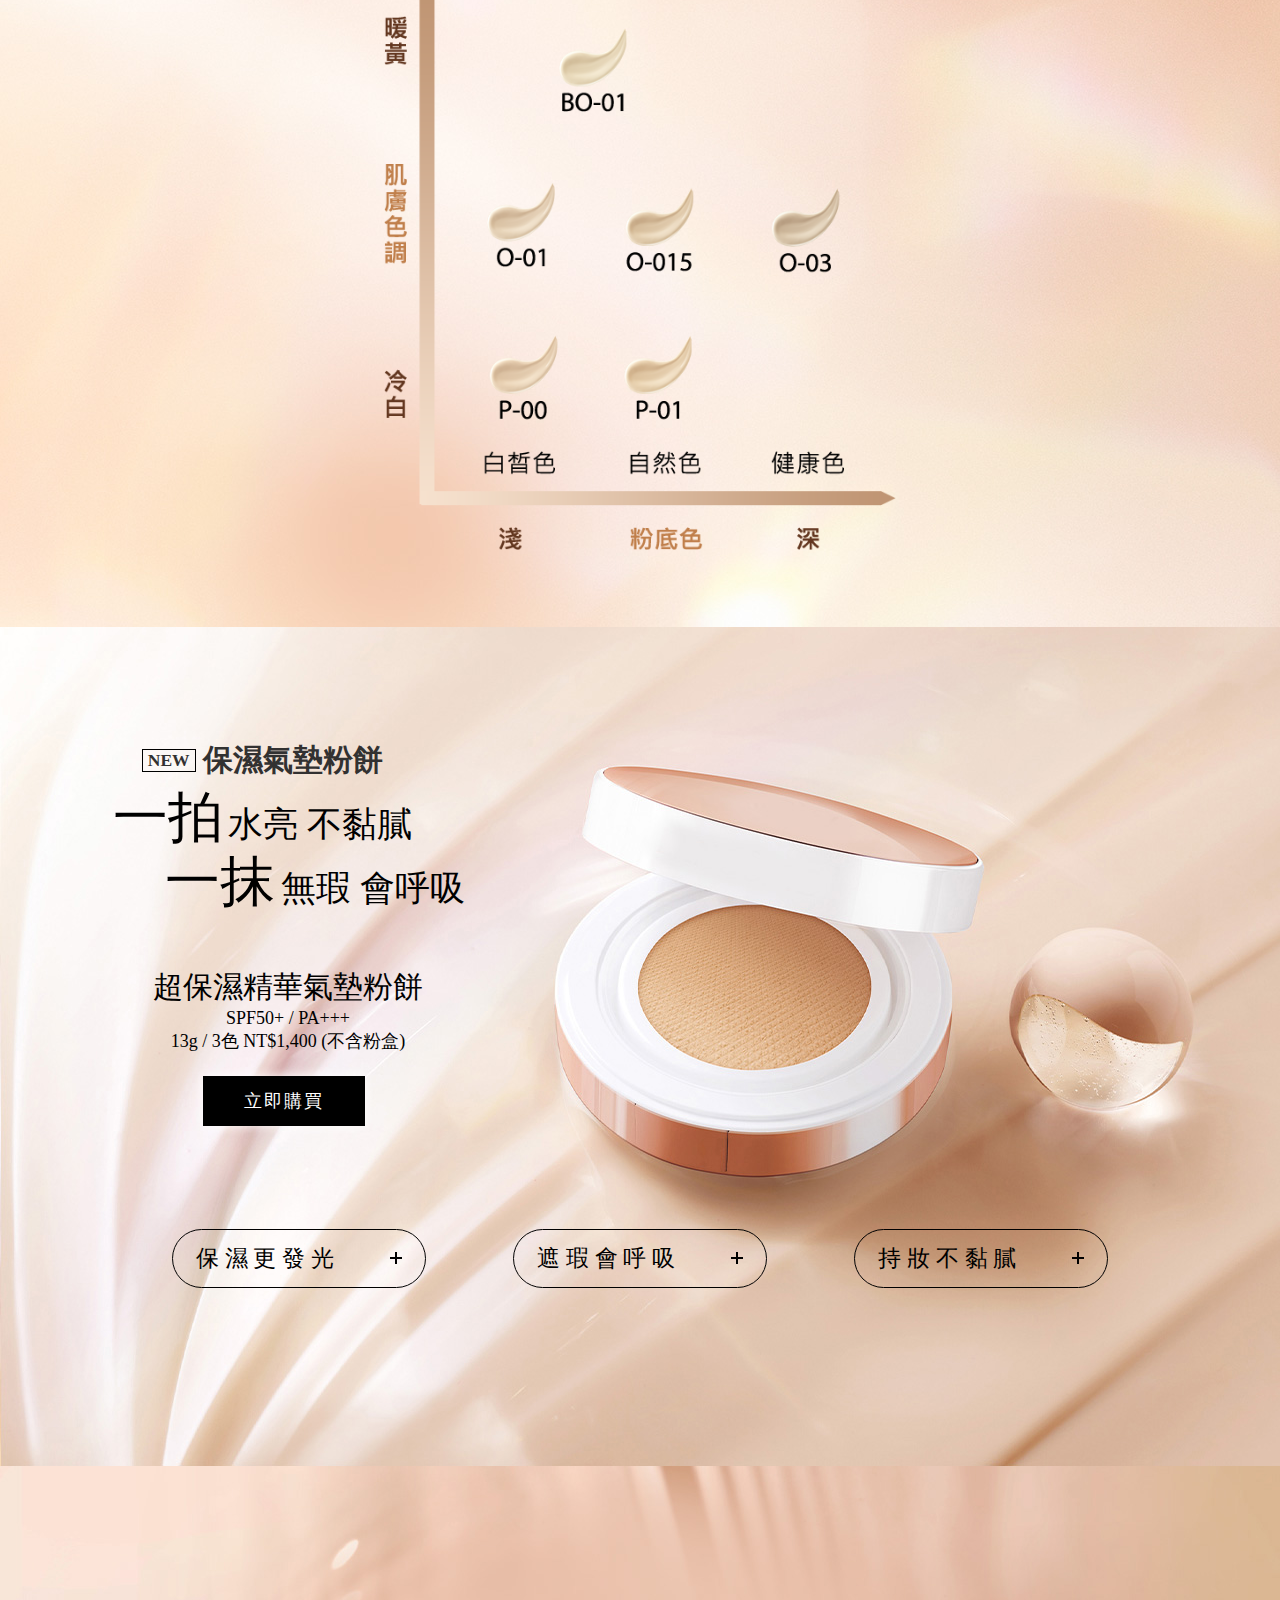
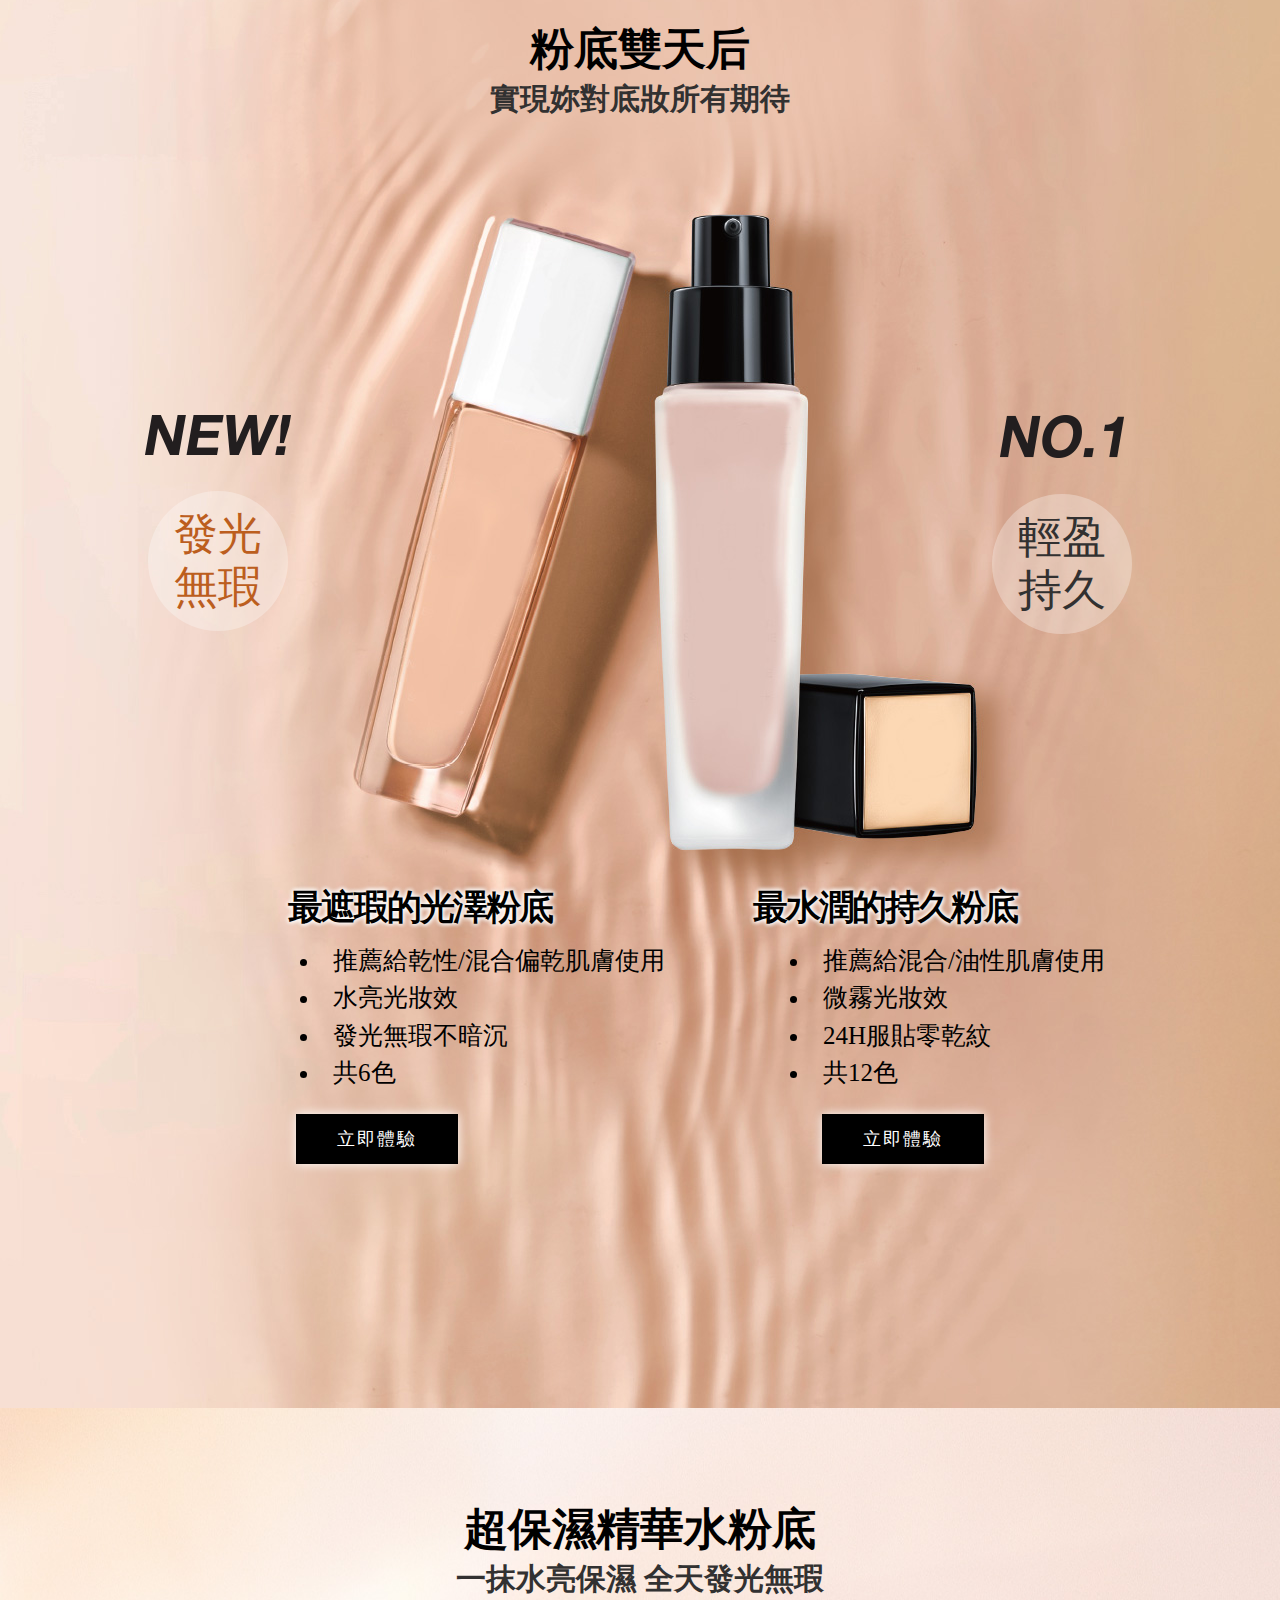
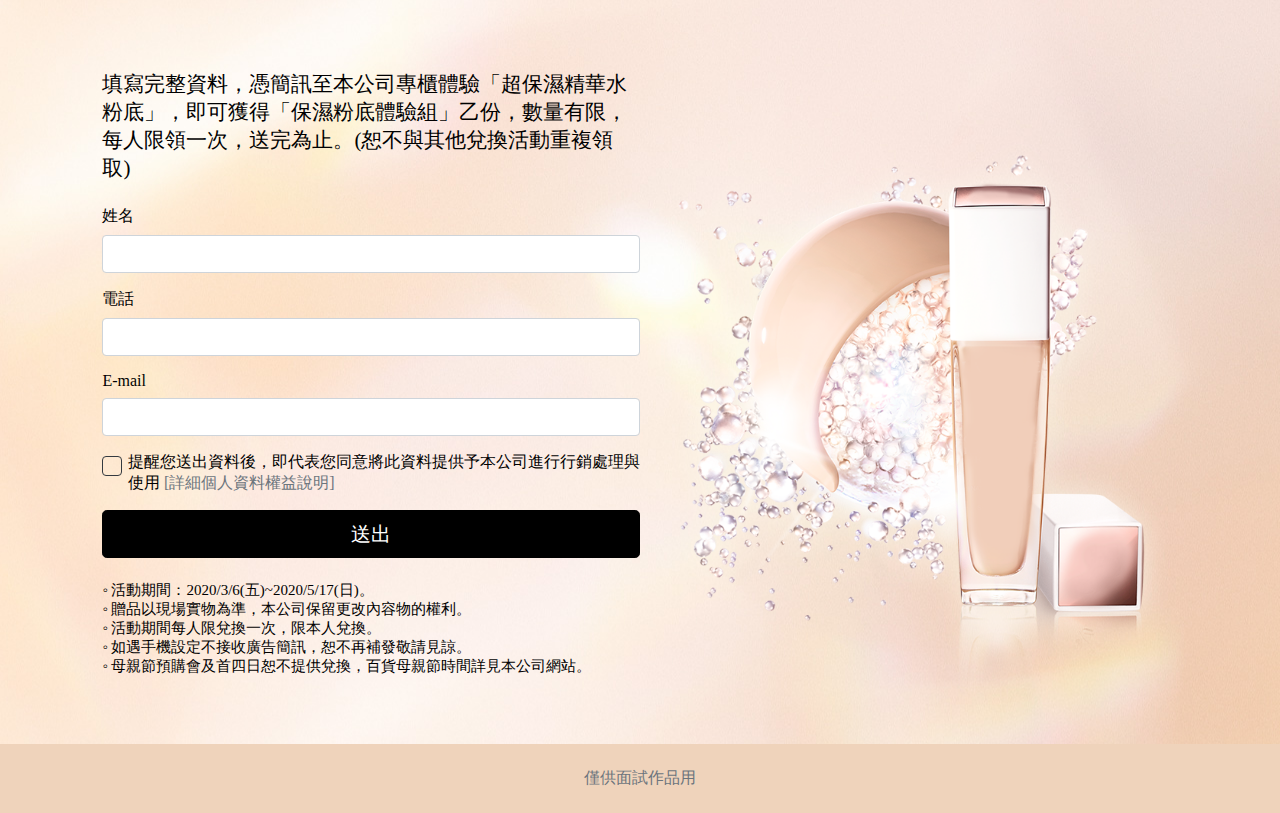
==== commit 5346aeed: "Update 2020-11-24T06:31:09.825Z" ====
--- a/index.html
+++ b/index.html
@@ -17,24 +17,21 @@
         ><span id="KV" class="adjust"></span>
         <div class="CLAFDT-content">
           <div class="CLAFDT-content-left pc">
-            <img src="images/NEW-TEINT-CLARIFIQUE.png" alt="" />
-            <p>#全新極光粉底</p>
+            <p>#全新保濕粉底</p>
           </div>
           <div class="CLAFDT-content-right animate">
             <div class="CLAFDT-content-right-tit">
-              <h1>精華水注入！極光粉底！</h1>
+              <h1>精華水注入！保濕粉底！</h1>
               <h2>一抹水亮保濕 全天發光無瑕</h2>
             </div>
             <div class="CLAFDT-content-right-txt">
-              <img src="images/TEINT-CLARIFIQUE.png" alt="" />
-              <p><span>NEW</span> 超極光精華水粉底</p>
+              <p><span>NEW</span> 超保濕精華水粉底</p>
               <div class="CLAFDT-btn-wrap">
                 <a
                   href="#"
-                  class="js_quickshoppopin ll-btn ll-btn--black js_o2oClone"
                   ><span class="CLAFDT-btn-buy">立即購買</span></a
                 >
-                <a href="#coupon" class=" ll-btn ll-btn--black CLA-btn-try-btn"
+                <a href="#coupon"
                   ><span class="CLAFDT-btn-try">立即體驗</span></a
                 >
               </div>
@@ -49,7 +46,7 @@
         </div>
         <div class="CLAFDT-content animate">
           <div class="CLAFDT-content-tit">
-            <h1>第一瓶極光粉底</h1>
+            <h1>第一瓶保濕粉底</h1>
             <h2>一抹亮出澎潤水感</h2>
           </div>
           <div class="note">
@@ -66,7 +63,7 @@
             <img src="images/bubble3.png" alt="" />
           </div>
           <div class="CLAFDT-btn-content">
-            <p class="name">超極光精華水粉底</p>
+            <p class="name">超保濕精華水粉底</p>
             <p class="price">30ML / 6色/ NT$2,000</p>
             <div class="CLAFDT-btn-wrap">
               <a
@@ -135,7 +132,7 @@
                   <img src="images/3-points-icon3.png" alt="" />
                   <p class="title">超無瑕</p>
                   <img src="images/3-points-line.png" alt="" />
-                  <p class="subtitle">極光分子</p>
+                  <p class="subtitle">保濕分子</p>
                 </div>
                 <div class="bottom-wrap">
                   <div class="bottom-wrap-item">
@@ -145,7 +142,7 @@
                   <div class="bottom-wrap-item">
                     <p>發光無瑕</p>
                     <p>
-                      創新「極光分子」不只能立即調節肌膚色澤，更可持續修飾肌膚表面瑕疵，讓肌膚有效反射光線，使上妝後的臉龐在遮瑕、潤色、明亮、細緻中取得完美平衡。
+                      創新「保濕分子」不只能立即調節肌膚色澤，更可持續修飾肌膚表面瑕疵，讓肌膚有效反射光線，使上妝後的臉龐在遮瑕、潤色、明亮、細緻中取得完美平衡。
                     </p>
                   </div>
                 </div>
@@ -153,7 +150,7 @@
             </div>
           </div>
           <div class="CLAFDT-btn-content">
-            <p class="name">超極光精華水粉底</p>
+            <p class="name">超保濕精華水粉底</p>
             <p class="price">30ML / 6色/ NT$2,000</p>
             <div class="CLAFDT-btn-wrap">
               <a
@@ -172,7 +169,7 @@
         </div>
         <div class="CLAFDT-content animate">
           <div class="CLAFDT-content-tit">
-            <h1>極光粉底系列色選</h1>
+            <h1>保濕粉底系列色選</h1>
             <h2>精準入手零色差！</h2>
           </div>
           <div class="FDT-color">
@@ -187,14 +184,14 @@
         </div>
         <div class="CLAFDT-content">
           <div class="CLAFDT-content-tit-wrap">
-            <h2><span>NEW</span> 極光氣墊粉餅</h2>
+            <h2><span>NEW</span> 保濕氣墊粉餅</h2>
             <div class="CLAFDT-content-tit">
               <h1 class="animate"><span>一拍</span>水亮 不黏膩</h1>
               <h1 class="animate"><span>一抹</span>無瑕 會呼吸</h1>
             </div>
           </div>
           <div class="CLAFDT-btn-content">
-            <p class="name">超極光精華氣墊粉餅</p>
+            <p class="name">超保濕精華氣墊粉餅</p>
             <p class="price">
               SPF50+ / PA+++ <br />
               13g / 3色 NT$1,400 (不含粉盒)
@@ -202,7 +199,6 @@
             <div class="CLAFDT-btn-wrap">
               <a
                 href="#"
-                class="js_quickshoppopin ll-btn ll-btn--black js_o2oClone"
               >
                 <span class="CLAFDT-btn-buy">立即購買</span>
               </a>
@@ -289,10 +285,6 @@
           </div>
           <div class="bottom-wrap">
             <div class="bottom-wrap-item animate">
-              <img
-                src="images/section-3-2-typo_01.png"
-                alt="超極光精華水粉底"
-              />
               <p class="animate">最遮瑕的光澤粉底</p>
               <ul>
                 <li>推薦給乾性/混合偏乾肌膚使用</li>
@@ -302,10 +294,6 @@
               </ul>
             </div>
             <div class="bottom-wrap-item animate">
-              <img
-                src="images/section-3-2-typo_02.png"
-                alt="零粉感超持久粉底"
-              />
               <p class="animate">最水潤的持久粉底</p>
               <ul>
                 <li>推薦給混合/油性肌膚使用</li>
@@ -316,12 +304,12 @@
             </div>
           </div>
           <div class="CLAFDT-btn-wrap">
-            <a href="#coupon" class=" ll-btn ll-btn--black CLA-btn-try-btn">
+            <a href="#coupon" class="CLA-btn-try-btn">
               <span class="CLAFDT-btn-try">立即體驗</span>
             </a>
             <a
               href="#"
-              class=" ll-btn ll-btn--black CLA-btn-try-btn"
+              class="CLA-btn-try-btn"
             >
               <span class="CLAFDT-btn-try">立即體驗</span>
             </a>
@@ -334,13 +322,13 @@
         <span id="COUPON" class="adjust"></span>
         <div class="CLAFDT-content">
           <div class="CLAFDT-content-tit  animate">
-            <h1>超極光精華水粉底</h1>
+            <h1>超保濕精華水粉底</h1>
             <h2>一抹水亮保濕 全天發光無瑕</h2>
           </div>
           <div class="bottom">
             <div class="CLAFDT-form">
               <p>
-                填寫完整資料，憑簡訊至蘭蔻專櫃體驗「超極光精華水粉底」，即可獲得「極光粉底體驗組」乙份，數量有限，每人限領一次，送完為止。(恕不與其他兌換活動重複領取)
+                填寫完整資料，憑簡訊至本公司專櫃體驗「超保濕精華水粉底」，即可獲得「保濕粉底體驗組」乙份，數量有限，每人限領一次，送完為止。(恕不與其他兌換活動重複領取)
               </p>
               <div class="eventpage_oto_wrapper o2o-complex" id="CLAFDT-form">
                 <div class="event_oto">
@@ -361,10 +349,10 @@
                       <div class="form-group form-check custom-control custom-checkbox">
                         <input type="checkbox" class="form-check-input custom-control-input" id="check">
                         <label class="form-check-label custom-control-label" for="check">
-                          提醒您送出資料後，即代表您同意將此資料提供予Lancôme 蘭蔻進行行銷處理與使用
+                          提醒您送出資料後，即代表您同意將此資料提供予本公司進行行銷處理與使用
                           <a
                             class="text-muted"
-                            href="http://www.lancome.com.tw/customer-service-security-policy.html"
+                            href="#"
                             target="_blank"
                           >
                             [詳細個人資料權益說明]
@@ -379,7 +367,7 @@
                           ◦ 活動期間：2020/3/6(五)~2020/5/17(日)。
                         </li>
                         <li>
-                          ◦ 贈品以現場實物為準，蘭蔻保留更改內容物的權利。
+                          ◦ 贈品以現場實物為準，本公司保留更改內容物的權利。
                         </li>
                         <li>◦ 活動期間每人限兌換一次，限本人兌換。</li>
                         <li>
@@ -387,7 +375,7 @@
                         </li>
                         <li>
                           ◦
-                          母親節預購會及首四日恕不提供兌換，百貨母親節時間詳見蘭蔻網站。
+                          母親節預購會及首四日恕不提供兌換，百貨母親節時間詳見本公司網站。
                         </li>
                       </ul>
                     </div>
@@ -398,28 +386,6 @@
             </div>
             <div class="CLAFDT-gift  animate">
               <img src="images/section-6-gift.png" alt="" />
-            </div>
-          </div>
-          <div class="bottom-new animate">
-            <div class="CLAFDT-content-left">
-              <img src="images/section-6-gift-2.png" alt="" />
-            </div>
-            <div class="CLAFDT-content-right">
-              <div class="CLAFDT-content-tit">
-                <h1>新品上市 限時加碼</h1>
-                <h2><img src="images/buy-1-ge-3.png" alt="" /></h2>
-              </div>
-              <div class="CLAFDT-btn-content">
-                <p class="name">極光粉底發光組</p>
-                <p class="price">價值$3,041 <span>優惠價 $2,000</span></p>
-                <div class="CLAFDT-btn-wrap">
-                  <a
-                    href="#"
-                    class="js_quickshoppopizn ll-btn ll-btn--black js_o2oClone"
-                    ><span class="CLAFDT-btn-buy">立即購買</span></a
-                  >
-                </div>
-              </div>
             </div>
           </div>
         </div>
